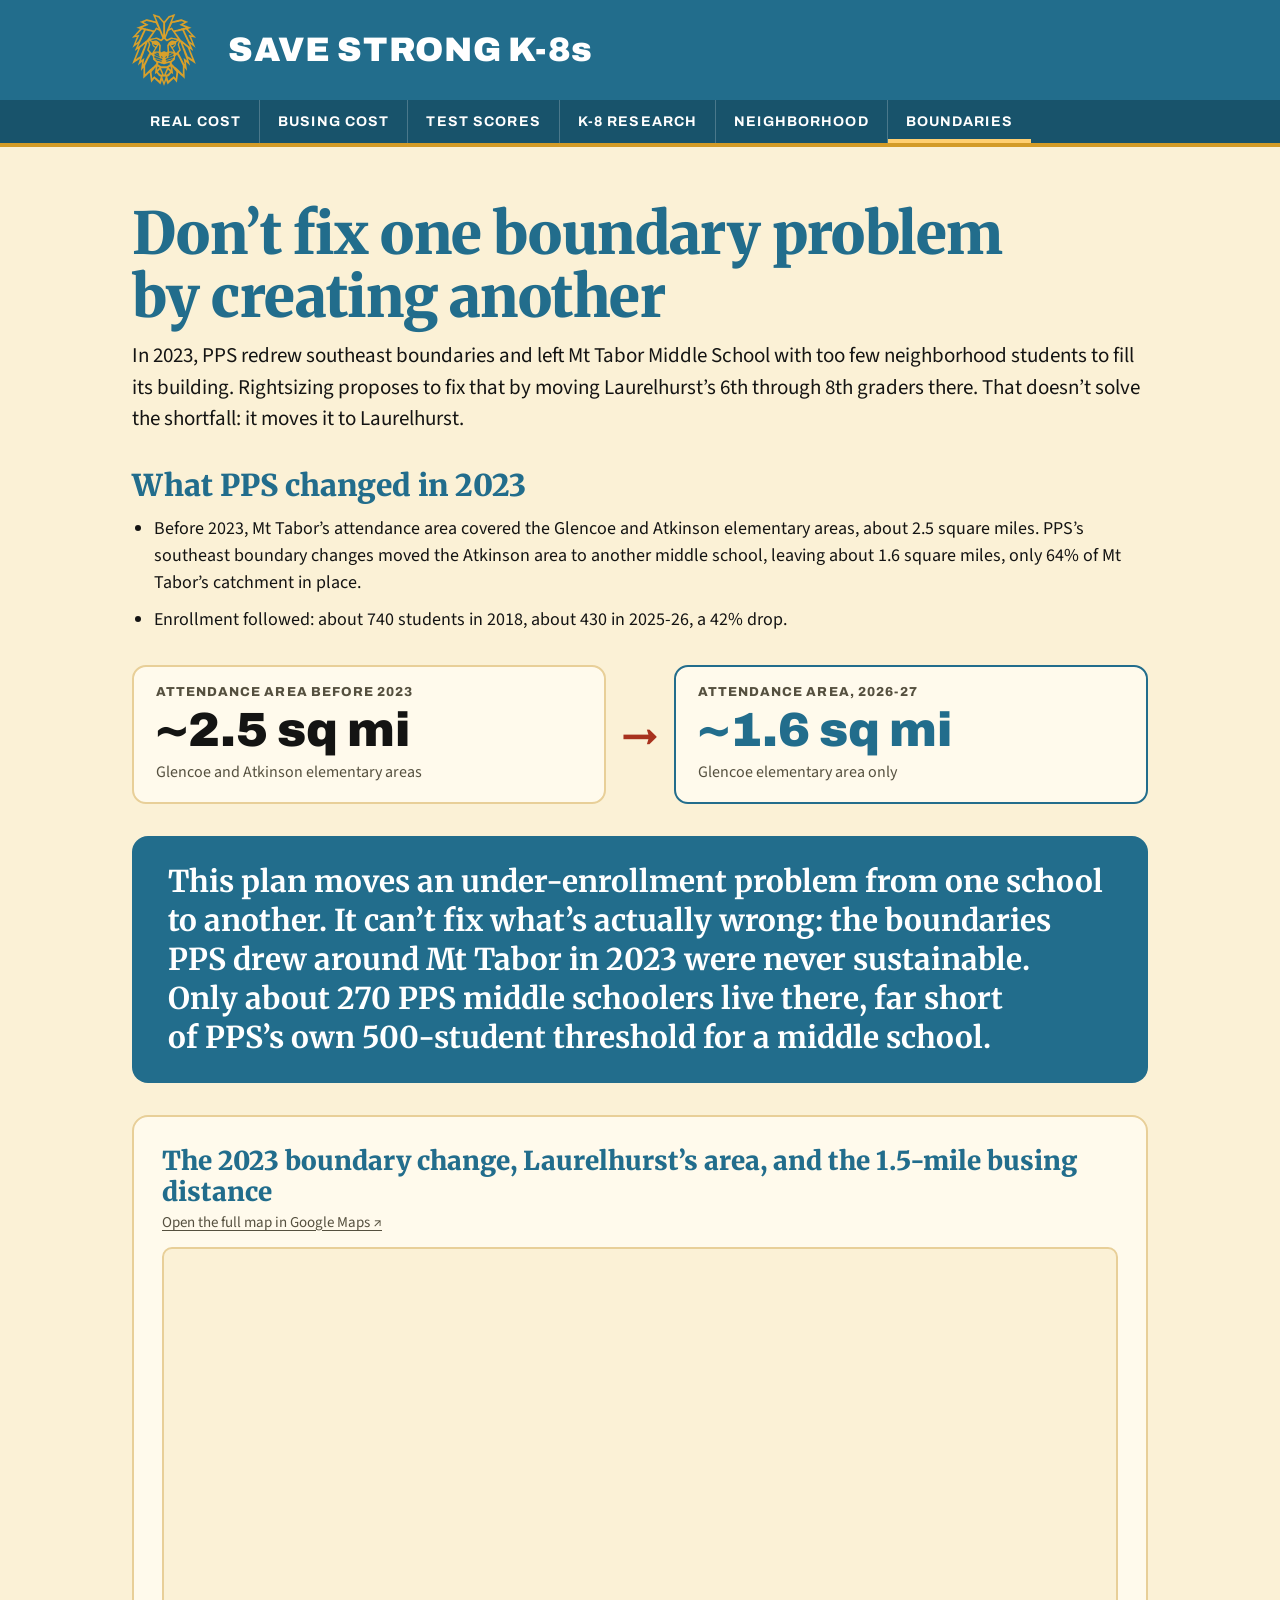
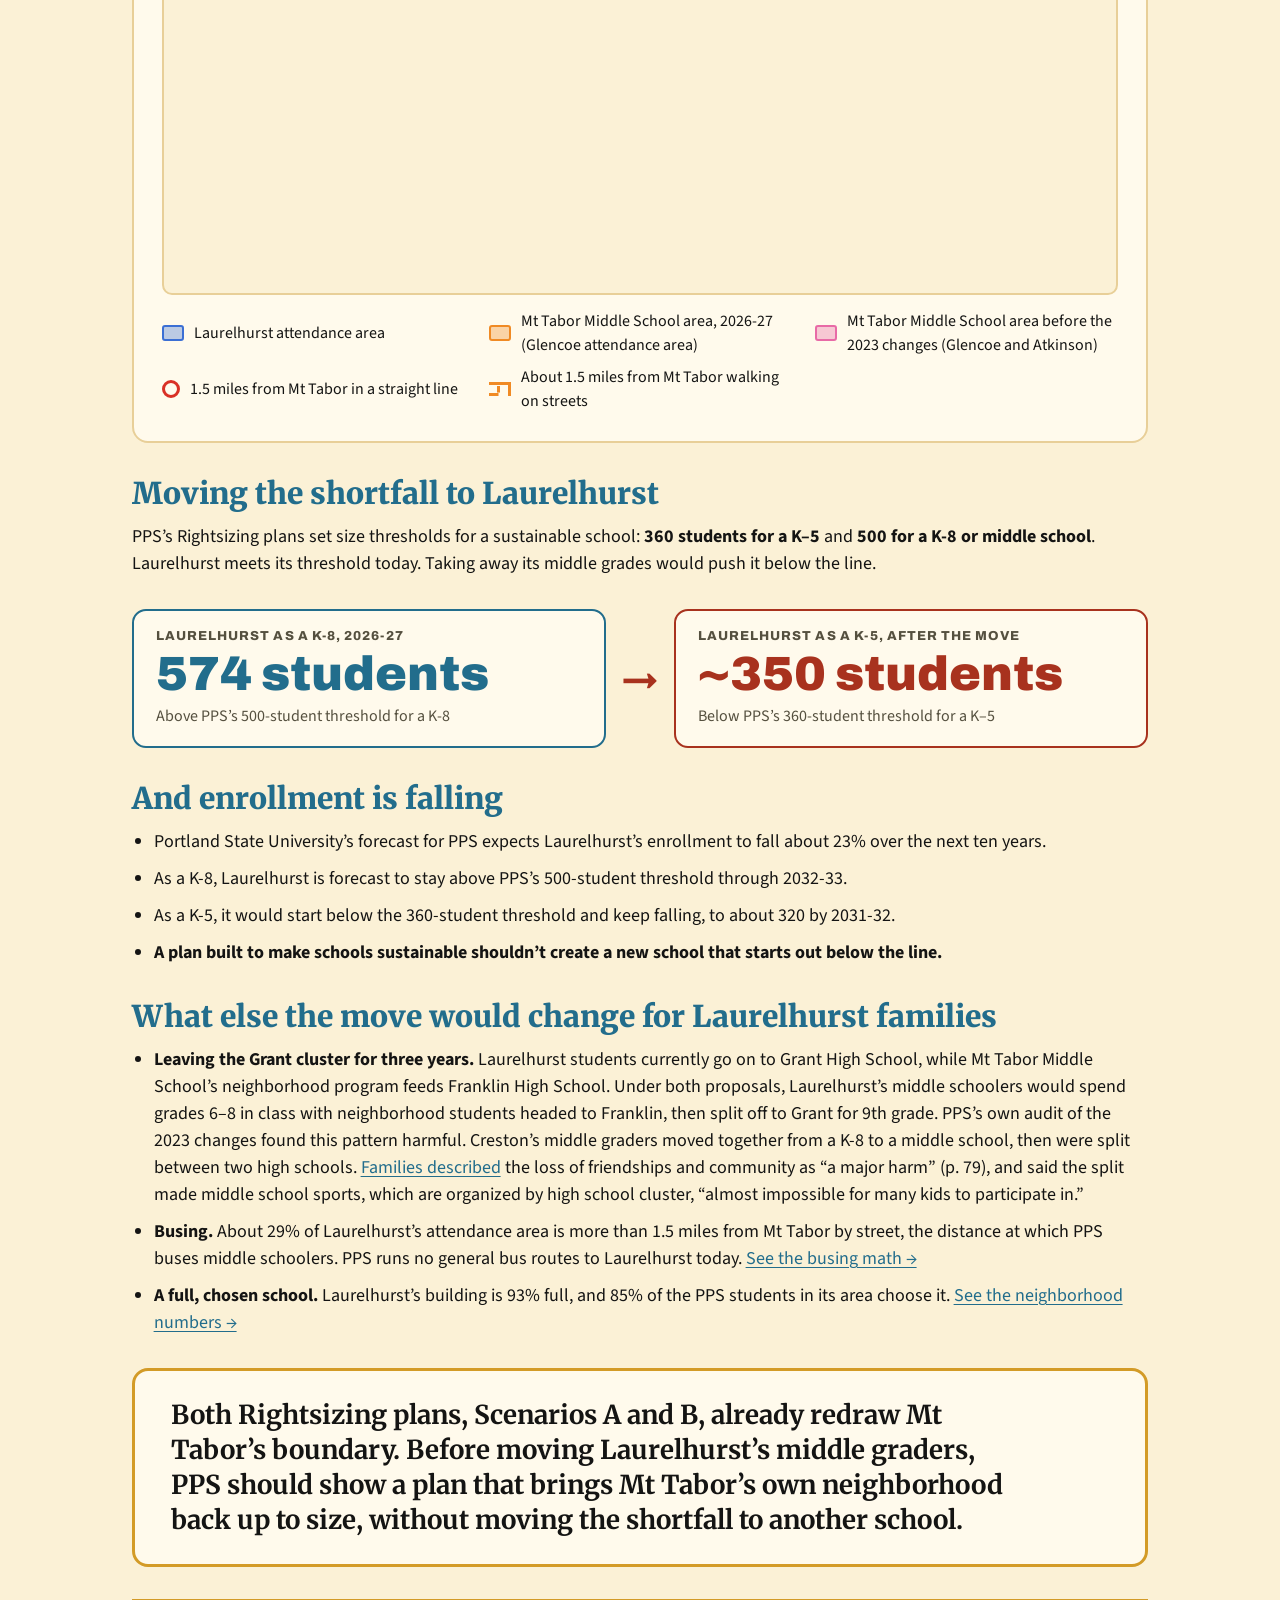
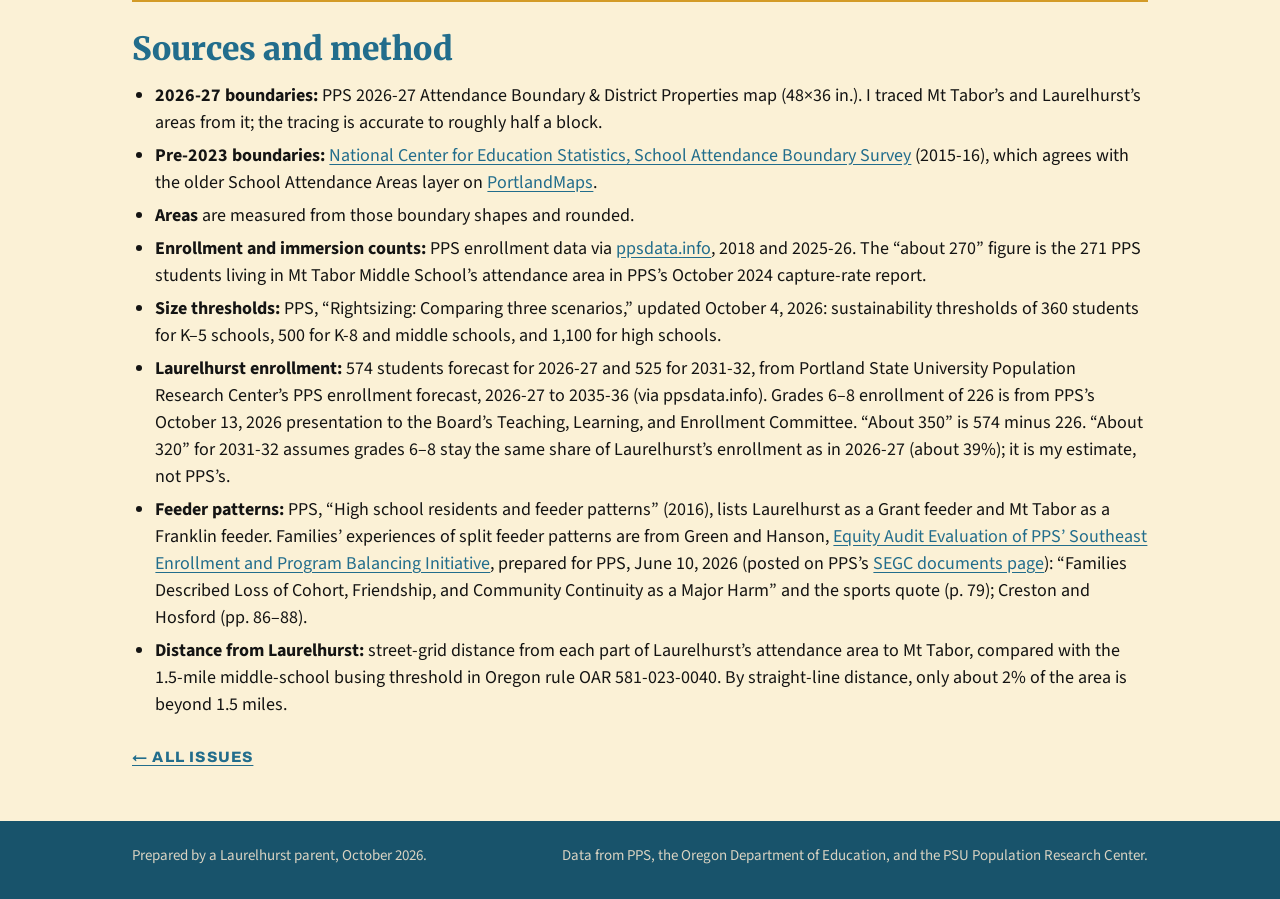
==== boundary.html @ bd966c31 "Reorderd nav/cards, fixed bus styles, k8 focused Nav didn't match the card order, changed both to be" ====
<!doctype html>
<html lang="en">
<head>
<meta charset="utf-8">
<meta name="viewport" content="width=device-width, initial-scale=1, viewport-fit=cover">
<title>Boundaries | Save Strong K-8s</title>
<meta name="claude:viewport-fit-sides" content="cover">
<meta name="description" content="PPS’s 2023 boundary changes left one middle school too small. Moving Laurelhurst’s middle grades would push Laurelhurst below PPS’s own size threshold instead.">
<meta property="og:title" content="Don’t fix one boundary problem by creating another">
<meta property="og:description" content="As a K-8, Laurelhurst meets PPS’s size threshold. As a K-5, it would fall below it on day one.">
<meta property="og:type" content="article">
<meta name="theme-color" content="#226d8c">
<link rel="icon" href="assets/lion.svg" type="image/svg+xml">
<link rel="preconnect" href="https://fonts.googleapis.com">
<link rel="preconnect" href="https://fonts.gstatic.com" crossorigin>
<link rel="stylesheet" href="https://fonts.googleapis.com/css2?family=Merriweather:wght@700;900&family=Archivo:wght@700;800;900&family=Source+Sans+3:ital,wght@0,400;0,600;0,700;1,400&display=swap">
<link rel="stylesheet" href="style.css">
</head>
<body>

<header class="masthead compact">
  <div class="wrap">
    <a href="./"><img class="lion" src="assets/lion.svg" alt="Laurelhurst lion, back to the home page" width="256" height="286"></a>
    <div class="titles">
      <p class="site-name"><a href="./">Save Strong <span class="nw">K-8<span class="lc">s</span></span></a></p>
      <p class="tagline">Successful neighborhood K-8s are worth more than just their price per student.</p>
    </div>
  </div>
</header>

<nav class="nav" aria-label="Key issues">
  <div class="wrap">
    <button class="nav-toggle" type="button" aria-expanded="false" aria-controls="nav-links">
      <span class="bars" aria-hidden="true"><span></span><span></span><span></span></span>
      Key issues
    </button>
    <ul id="nav-links">
      <li><a href="cost.html">Real cost</a></li>
      <li><a href="busing.html">Busing cost</a></li>
      <li><a href="scores.html">Test scores</a></li>
      <li><a href="research.html">K-8 research</a></li>
      <li><a href="neighborhood.html">Neighborhood</a></li>
      <li><a href="boundary.html" aria-current="page">Boundaries</a></li>
      <li class="nav-extra nav-extra-first"><a href="./#programs">Programs</a></li>
      <li class="nav-extra"><a href="./#voices">In their own words</a></li>
      <li class="nav-extra"><a href="./#sign">Add your name</a></li>
    </ul>
  </div>
</nav>

<main class="wrap article">
  <div class="lede">
    <h1>Don’t fix one boundary problem by creating another</h1>
    <p>In 2023, PPS redrew southeast boundaries and left Mt Tabor Middle School with too few neighborhood students to fill its building. Rightsizing proposes to fix that by moving Laurelhurst’s 6th through 8th graders there. That doesn’t solve the shortfall: it moves it to Laurelhurst.</p>
  </div>

  <section class="points" aria-labelledby="y2023-h">
    <h2 id="y2023-h">What PPS changed in 2023</h2>
    <ul>
      <li>Before 2023, Mt Tabor’s attendance area covered the Glencoe and Atkinson elementary areas, about 2.5 square miles. PPS’s southeast boundary changes moved the Atkinson area to another middle school, leaving about 1.6 square miles, only 64% of Mt Tabor’s catchment in place.</li>
      <li>Enrollment followed: about 740 students in 2018, about 430 in 2025-26, a 42% drop.</li>
    </ul>
  </section>

  <section class="compare-strip" aria-label="Mt Tabor Middle School’s attendance area before and after the 2023 boundary change">
    <div class="cs-item">
      <span class="cs-label">Attendance area before 2023</span>
      <span class="cs-num">~2.5 sq mi</span>
      <span class="cs-note">Glencoe and Atkinson elementary areas</span>
    </div>
    <div class="cs-arrow" aria-hidden="true">→</div>
    <div class="cs-item now">
      <span class="cs-label">Attendance area, 2026-27</span>
      <span class="cs-num">~1.6 sq mi</span>
      <span class="cs-note">Glencoe elementary area only</span>
    </div>
  </section>

  <section class="callout">
    <p>This plan moves an under-enrollment problem from one school to another. It can’t fix what’s actually wrong: the boundaries PPS drew around Mt Tabor in 2023 were never sustainable. Only about 270 PPS middle schoolers live there, far short of PPS’s own 500-student threshold for a middle school.</p>
  </section>

  <figure class="chart map-figure">
    <figcaption>
      <span class="chart-title">The 2023 boundary change, Laurelhurst’s area, and the 1.5-mile busing distance</span>
      <a class="src" href="https://www.google.com/maps/d/viewer?mid=1nFESiGaha_3EtF3at_b5tqLNyVWnlS8&ll=45.51488490633247%2C-122.61780241483198&z=14">Open the full map in Google Maps ↗</a>
    </figcaption>
    <div class="map-frame" style="height:clamp(420px, 72vh, 760px)">
      <iframe src="https://www.google.com/maps/d/embed?mid=1nFESiGaha_3EtF3at_b5tqLNyVWnlS8&ll=45.51488490633247%2C-122.61780241483198&z=14" width="100%" height="100%" style="border:0;width:100%;height:100%" title="Map of Mt Tabor Middle School’s attendance area before and after 2023, and Laurelhurst’s attendance area" loading="lazy" referrerpolicy="no-referrer-when-downgrade" allowfullscreen></iframe>
    </div>
    <ul class="map-key">
      <li><span class="mk area" style="--c:#3b6fd4"></span>Laurelhurst attendance area</li>
      <li><span class="mk area" style="--c:#f08a24"></span>Mt Tabor Middle School area, 2026-27 (Glencoe attendance area)</li>
      <li><span class="mk area" style="--c:#e86aa6"></span>Mt Tabor Middle School area before the 2023 changes (Glencoe and Atkinson)</li>
      <li><span class="mk ring" style="--c:#d93025"></span>1.5 miles from Mt Tabor in a straight line</li>
      <li><span class="mk steps" style="--c:#f08a24"></span>About 1.5 miles from Mt Tabor walking on streets</li>
    </ul>
  </figure>

  <section class="points" aria-labelledby="pass-h">
    <h2 id="pass-h">Moving the shortfall to Laurelhurst</h2>
    <p class="points-lede">PPS’s Rightsizing plans set size thresholds for a sustainable school: <strong>360 students for a K–5</strong> and <strong>500 for a K-8 or middle school</strong>. Laurelhurst meets its threshold today. Taking away its middle grades would push it below the line.</p>
  </section>

  <section class="compare-strip" aria-label="Laurelhurst’s enrollment against PPS’s size thresholds, as a K-8 and as a K-5">
    <div class="cs-item now">
      <span class="cs-label">Laurelhurst as a K-8, 2026-27</span>
      <span class="cs-num">574 students</span>
      <span class="cs-note">Above PPS’s 500-student threshold for a K-8</span>
    </div>
    <div class="cs-arrow" aria-hidden="true">→</div>
    <div class="cs-item below">
      <span class="cs-label">Laurelhurst as a K-5, after the move</span>
      <span class="cs-num">~350 students</span>
      <span class="cs-note">Below PPS’s 360-student threshold for a K–5</span>
    </div>
  </section>

  <section class="points" aria-labelledby="ahead-h">
    <h2 id="ahead-h">And enrollment is falling</h2>
    <ul>
      <li>Portland State University’s forecast for PPS expects Laurelhurst’s enrollment to fall about 23% over the next ten years.</li>
      <li>As a K-8, Laurelhurst is forecast to stay above PPS’s 500-student threshold through 2032-33.</li>
      <li>As a K-5, it would start below the 360-student threshold and keep falling, to about 320 by 2031-32.</li>
      <li><strong>A plan built to make schools sustainable shouldn’t create a new school that starts out below the line.</strong></li>
    </ul>
  </section>

  <section class="points" aria-labelledby="lh-h">
    <h2 id="lh-h">What else the move would change for Laurelhurst families</h2>
    <ul>
      <li><strong>Leaving the Grant cluster for three years.</strong> Laurelhurst students currently go on to Grant High School, while Mt Tabor Middle School’s neighborhood program feeds Franklin High School. Under both proposals, Laurelhurst’s middle schoolers would spend grades 6–8 in class with neighborhood students headed to Franklin, then split off to Grant for 9th grade. PPS’s own audit of the 2023 changes found this pattern harmful. Creston’s middle graders moved together from a K-8 to a middle school, then were split between two high schools. <a href="https://drive.google.com/file/d/1gcq_2z1sc6yj90PJCsUc9yqrLfAVWxSz/view">Families described</a> the loss of friendships and community as “a major harm” (p. 79), and said the split made middle school sports, which are organized by high school cluster, “almost impossible for many kids to participate in.”</li>
      <li><strong>Busing.</strong> About 29% of Laurelhurst’s attendance area is more than 1.5 miles from Mt Tabor by street, the distance at which PPS buses middle schoolers. PPS runs no general bus routes to Laurelhurst today. <a href="busing.html">See the busing math →</a></li>
      <li><strong>A full, chosen school.</strong> Laurelhurst’s building is 93% full, and 85% of the PPS students in its area choose it. <a href="neighborhood.html">See the neighborhood numbers →</a></li>
    </ul>
  </section>

  <section class="ask" aria-label="What I’m asking">
    <p>Both Rightsizing plans, Scenarios A and B, already redraw Mt Tabor’s boundary. Before moving Laurelhurst’s middle graders, PPS should show a plan that brings Mt Tabor’s own neighborhood back up to size, without moving the shortfall to another school.</p>
  </section>

  <section class="methods" aria-labelledby="methods">
    <h2 id="methods">Sources and method</h2>
    <ul>
      <li><strong>2026-27 boundaries:</strong> PPS 2026-27 Attendance Boundary &amp; District Properties map (48×36 in.). I traced Mt Tabor’s and Laurelhurst’s areas from it; the tracing is accurate to roughly half a block.</li>
      <li><strong>Pre-2023 boundaries:</strong> <a href="https://nces.ed.gov/programs/edge/SABS">National Center for Education Statistics, School Attendance Boundary Survey</a> (2015-16), which agrees with the older School Attendance Areas layer on <a href="https://www.portlandmaps.com">PortlandMaps</a>.</li>
      <li><strong>Areas</strong> are measured from those boundary shapes and rounded.</li>
      <li><strong>Enrollment and immersion counts:</strong> PPS enrollment data via <a href="https://ppsdata.info">ppsdata.info</a>, 2018 and 2025-26. The “about 270” figure is the 271 PPS students living in Mt Tabor Middle School’s attendance area in PPS’s October 2024 capture-rate report.</li>
      <li><strong>Size thresholds:</strong> PPS, “Rightsizing: Comparing three scenarios,” updated October 4, 2026: sustainability thresholds of 360 students for K–5 schools, 500 for K-8 and middle schools, and 1,100 for high schools.</li>
      <li><strong>Laurelhurst enrollment:</strong> 574 students forecast for 2026-27 and 525 for 2031-32, from Portland State University Population Research Center’s PPS enrollment forecast, 2026-27 to 2035-36 (via ppsdata.info). Grades 6–8 enrollment of 226 is from PPS’s October 13, 2026 presentation to the Board’s Teaching, Learning, and Enrollment Committee. “About 350” is 574 minus 226. “About 320” for 2031-32 assumes grades 6–8 stay the same share of Laurelhurst’s enrollment as in 2026-27 (about 39%); it is my estimate, not PPS’s.</li>
      <li><strong>Feeder patterns:</strong> PPS, “High school residents and feeder patterns” (2016), lists Laurelhurst as a Grant feeder and Mt Tabor as a Franklin feeder. Families’ experiences of split feeder patterns are from Green and Hanson, <a href="https://drive.google.com/file/d/1gcq_2z1sc6yj90PJCsUc9yqrLfAVWxSz/view">Equity Audit Evaluation of PPS’ Southeast Enrollment and Program Balancing Initiative</a>, prepared for PPS, June 10, 2026 (posted on PPS’s <a href="https://www.pps.net/about/portland-public-schools-information/rightsize/segc-documents">SEGC documents page</a>): “Families Described Loss of Cohort, Friendship, and Community Continuity as a Major Harm” and the sports quote (p. 79); Creston and Hosford (pp. 86–88).</li>
      <li><strong>Distance from Laurelhurst:</strong> street-grid distance from each part of Laurelhurst’s attendance area to Mt Tabor, compared with the 1.5-mile middle-school busing threshold in Oregon rule OAR 581-023-0040. By straight-line distance, only about 2% of the area is beyond 1.5 miles.</li>
    </ul>
  </section>

  <a class="back" href="./">← All issues</a>
</main>

<footer class="site-footer">
  <div class="wrap">
    <span>Prepared by a Laurelhurst parent, October 2026.</span>
    <span>Data from PPS, the Oregon Department of Education, and the PSU Population Research Center.</span>
  </div>
</footer>

<script src="site.js"></script>
</body>
</html>
---- style.css ----
/* Save Laurelhurst K-8
   Layout: blue masthead band + sticky nav strip, then content on a washed-marigold page.
   One deliberate light look (campaign colors), so no dark variant. */
:root {
  --page: #fbf1d6;        /* washed-out marigold background */
  --paper: #fffaec;       /* lifted surface for cards and boxes */
  --blue: #226d8c;        /* masthead, headlines */
  --blue-deep: #18536b;   /* nav strip */
  --blue-soft: #d3e6ee;   /* Laurelhurst highlight in tables */
  --gold: #d39b27;        /* rules, borders, lion */
  --gold-soft: #e8cf98;   /* hairlines */
  --gold-bright: #ffcf70; /* numbers on dark */
  --red: #a8321e;         /* math operators, calls to action */
  --ink: #141413;
  --ring: #8b8370;        /* expected-score circles */
  --muted: #55503f;
  --on-dark: #ffffff;
  --on-dark-muted: #d9d3c2;

  --display: "Merriweather", Georgia, "Times New Roman", serif;
  --label: "Archivo", "Arial Narrow", Arial, sans-serif;
  --body: "Source Sans 3", "Segoe UI", Helvetica, Arial, sans-serif;

  --max: 1080px;
  --gutter-l: max(16px, env(safe-area-inset-left, 0px));
  --gutter-r: max(16px, env(safe-area-inset-right, 0px));
  color-scheme: light;
}

* { box-sizing: border-box; }
html { -webkit-text-size-adjust: 100%; }
body {
  margin: 0;
  background: var(--page);
  color: var(--ink);
  font-family: var(--body);
  font-size: 18px;
  line-height: 1.5;
}
img { max-width: 100%; }
[hidden] { display: none !important; }
a { color: var(--blue); text-underline-offset: 3px; }
a:hover { color: var(--red); }
:focus-visible { outline: 3px solid var(--gold); outline-offset: 2px; }

.wrap {
  max-width: var(--max);
  margin: 0 auto;
  padding-left: var(--gutter-l);
  padding-right: var(--gutter-r);
}
@media (min-width: 720px) {
  .wrap { padding-left: max(32px, env(safe-area-inset-left, 0px)); padding-right: max(32px, env(safe-area-inset-right, 0px)); }
}

/* ---------- Masthead ---------- */
.masthead { background: var(--blue); color: var(--on-dark); }
.masthead .wrap {
  display: flex;
  align-items: center;
  gap: clamp(16px, 3vw, 32px);
  padding-block: clamp(18px, 3.5vw, 36px);
}
.masthead .lion { flex: 0 0 auto; width: clamp(64px, 11vw, 120px); height: auto; display: block; }
.masthead .titles { min-width: 0; display: flex; flex-direction: column; gap: 6px; }
.site-name {
  margin: 0;
  font-family: var(--label);
  font-weight: 900;
  font-size: clamp(26px, 5.4vw, 52px);
  line-height: 1;
  letter-spacing: 0.02em;
  text-transform: uppercase;
}
.site-name a { color: inherit; text-decoration: none; }
.tagline {
  margin: 0;
  font-family: var(--display);
  font-weight: 700;
  font-size: clamp(16px, 2.3vw, 24px);
  line-height: 1.3;
  max-width: 34em;
  text-wrap: balance;
}
.masthead.compact .wrap { padding-block: 14px; }
.masthead.compact .lion { width: clamp(44px, 6vw, 64px); }
.masthead.compact .site-name { font-size: clamp(22px, 3.6vw, 34px); }
.masthead.compact .tagline { display: none; }

/* ---------- Nav strip ---------- */
.nav {
  position: sticky;
  top: env(safe-area-inset-top, 0px);
  z-index: 10;
  background: var(--blue-deep);
  border-bottom: 4px solid var(--gold);
}
.nav .wrap { display: flex; align-items: stretch; }
.nav-toggle {
  display: none;
  align-items: center;
  gap: 10px;
  background: none;
  border: 0;
  color: var(--on-dark);
  font: 700 15px/1 var(--label);
  letter-spacing: 0.1em;
  text-transform: uppercase;
  padding: 14px 0;
  cursor: pointer;
}
.nav-toggle .bars { display: inline-flex; flex-direction: column; gap: 4px; }
.nav-toggle .bars span { display: block; width: 22px; height: 2px; background: currentColor; border-radius: 1px; }
.nav ul { list-style: none; margin: 0; padding: 0; display: flex; flex-wrap: wrap; width: 100%; }
.nav li { display: flex; }
.nav li + li { border-left: 1px solid rgba(255, 255, 255, 0.22); }
.nav a {
  display: flex;
  align-items: center;
  padding: 14px clamp(10px, 1.6vw, 18px);
  color: var(--on-dark);
  text-decoration: none;
  font: 700 14px/1.1 var(--label);
  letter-spacing: 0.08em;
  text-transform: uppercase;
  transition: background-color 0.15s ease, color 0.15s ease;
}
.nav a:hover, .nav a:focus-visible { background: var(--gold); color: var(--ink); }
.nav a[aria-current="page"] { box-shadow: inset 0 -4px 0 var(--gold-bright); }
.nav a[aria-current="page"]:hover { box-shadow: none; }

.nav li.nav-extra { display: none; }
@media (max-width: 860px) {
  .nav .wrap { flex-direction: column; }
  .nav-toggle { display: inline-flex; }
  .nav ul { display: none; flex-direction: column; padding-bottom: 8px; }
  .nav.open ul { display: flex; }
  .nav li + li { border-left: 0; border-top: 1px solid rgba(255, 255, 255, 0.18); }
  .nav a { width: 100%; padding: 14px 8px; font-size: 15px; }
}
@media (prefers-reduced-motion: reduce) { .nav a { transition: none; } }

/* ---------- Front page ---------- */
.intro { padding-block: clamp(28px, 5vw, 48px) 8px; }
.intro p { margin: 0; max-width: 40em; font-size: clamp(18px, 2vw, 21px); }
.intro p + p { margin-top: 12px; }

.cards {
  display: grid;
  grid-template-columns: repeat(3, minmax(0, 1fr));
  gap: 20px;
  padding-block: 24px clamp(40px, 6vw, 72px);
  margin: 0 auto;
  list-style: none;
}
@media (max-width: 960px) { .cards { grid-template-columns: repeat(2, minmax(0, 1fr)); } }
@media (max-width: 600px) { .cards { grid-template-columns: minmax(0, 1fr); } }

.card {
  position: relative;
  display: flex;
  flex-direction: column;
  gap: 10px;
  background: var(--paper);
  border: 2px solid var(--gold-soft);
  border-top: 6px solid var(--gold);
  border-radius: 10px;
  padding: 20px 22px 22px;
  min-width: 0;
  transition: transform 0.15s ease, border-color 0.15s ease, box-shadow 0.15s ease;
}
.card.live:hover { transform: translateY(-3px); border-color: var(--gold); box-shadow: 0 10px 24px rgba(90, 64, 10, 0.14); }
@media (prefers-reduced-motion: reduce) { .card { transition: none; } .card.live:hover { transform: none; } }
.card h2 {
  margin: 0;
  font-family: var(--display);
  font-weight: 900;
  font-size: 21px;
  line-height: 1.25;
  color: var(--blue);
  text-wrap: balance;
}
.card h2 a { color: inherit; text-decoration: none; }
.card h2 a::after { content: ""; position: absolute; inset: 0; border-radius: 10px; } /* whole card clickable */
.card .stat {
  font-family: var(--label);
  font-weight: 900;
  font-size: clamp(34px, 4vw, 42px);
  line-height: 1;
  letter-spacing: -0.01em;
  font-variant-numeric: tabular-nums;
}
.card p { margin: 0; font-size: 17px; line-height: 1.45; color: var(--muted); }
.card .more {
  margin-top: auto;
  padding-top: 6px;
  font: 800 14px/1 var(--label);
  letter-spacing: 0.08em;
  text-transform: uppercase;
  color: var(--red);
}
.card.soon { border-top-color: var(--gold-soft); }
.card.soon .more { color: var(--muted); }

/* ---------- Article pages ---------- */
.article { padding-block: clamp(28px, 5vw, 56px); display: flex; flex-direction: column; gap: clamp(24px, 3vw, 32px); }
.article h1 {
  margin: 0;
  font-family: var(--display);
  font-weight: 900;
  font-size: clamp(30px, 5.6vw, 58px);
  line-height: 1.08;
  letter-spacing: -0.01em;
  color: var(--blue);
  text-wrap: wrap;
  max-width: 90%;
}
.src { font-size: 15px; line-height: 1.4; color: var(--muted); }
a.src:hover { color: var(--red); }

/* the math, step by step */
.steps { list-style: none; margin: 0; padding: 0; border-top: 3px solid var(--gold); }
.steps li {
  display: grid;
  grid-template-columns: 48px minmax(0, 300px) minmax(0, 1fr);
  align-items: center;
  column-gap: 20px;
  padding: 16px 0;
  border-bottom: 2px solid var(--gold-soft);
}
.steps .op { font: 800 36px/1 var(--label); color: var(--red); text-align: center; }
.steps .num {
  font: 900 clamp(34px, 4.6vw, 52px)/1 var(--label);
  letter-spacing: -0.01em;
  color: var(--ink);
  font-variant-numeric: tabular-nums;
  text-decoration: underline;
  text-decoration-color: var(--gold);
  text-decoration-thickness: 3px;
  text-underline-offset: 8px;
}
a.num:hover { color: var(--red); }
.steps .what { display: flex; flex-direction: column; gap: 4px; min-width: 0; }
.steps .label { font-size: 20px; line-height: 1.3; font-weight: 600; }
@media (max-width: 700px) {
  .steps li { grid-template-columns: 36px minmax(0, 1fr); row-gap: 8px; }
  .steps .op { font-size: 30px; }
  .steps .what { grid-column: 2; }
  .steps .label { font-size: 19px; }
}

.answer {
  background: var(--ink);
  color: var(--on-dark);
  border-radius: 16px;
  padding: clamp(20px, 3vw, 30px) clamp(18px, 3vw, 36px);
  display: flex;
  flex-direction: column;
  gap: 10px;
}
.answer p { margin: 0; font-size: 20px; line-height: 1.4; }
.answer .big {
  font: 900 clamp(34px, 6vw, 62px)/1.05 var(--label);
  color: var(--gold-bright);
  text-decoration: none;
  font-variant-numeric: tabular-nums;
}
.answer .big:hover { color: var(--on-dark); }
.answer strong { font-size: 21px; }
.answer .src, .answer a.src { color: var(--on-dark-muted); }
.answer a.src:hover { color: var(--gold-bright); }

.factcheck {
  background: var(--paper);
  border: 4px solid var(--gold);
  border-radius: 16px;
  padding: clamp(18px, 3vw, 26px) clamp(16px, 3vw, 36px);
  display: flex;
  flex-direction: column;
  gap: 12px;
}
.eyebrow { font: 800 16px/1 var(--label); letter-spacing: 0.12em; text-transform: uppercase; color: var(--blue); }
.factcheck .claim { margin: 0; font-size: clamp(21px, 2.8vw, 28px); line-height: 1.32; font-weight: 700; }
.factcheck .claim a { color: var(--blue); }
.factcheck .claim + .claim { padding-top: 4px; }
.factcheck .hl { color: var(--blue); }
.factcheck .kicker { font: 900 clamp(24px, 3.4vw, 32px)/1.2 var(--label); color: var(--red); }

/* cost range strip, drawn to one scale: $9,113 (left edge) to $13,290 (right edge) */
.range { display: flex; flex-direction: column; gap: 10px; padding-top: 4px; }
.legend { list-style: none; margin: 0; padding: 0; display: flex; flex-wrap: wrap; gap: 8px 24px; font-size: 17px; }
.legend li { display: flex; align-items: center; gap: 10px; }
.legend .tick { display: inline-block; width: 6px; height: 22px; border-radius: 3px; flex: 0 0 auto; }
.legend .lh { color: var(--blue); font-weight: 700; }
.legend .avg { font-weight: 700; }
.legend .mt { color: var(--muted); font-style: italic; }
.range-labels { position: relative; height: 44px; margin: 0 3px -8px; }
.rl { position: absolute; bottom: 0; font: 700 15px/1.2 var(--body); white-space: nowrap; font-variant-numeric: tabular-nums; }
.rl.lh { color: var(--blue); text-align: right; padding-right: 8px; border-right: 2px solid var(--blue); }
.rl.avg { color: var(--ink); padding-left: 8px; border-left: 2px solid var(--ink); }
@media (max-width: 480px) {
  .range-labels { height: 58px; }
  .rl { font-size: 13px; }
  .rl.lh { right: auto !important; left: calc(21.8% - 1px); text-align: left; padding: 0 0 36px 8px; border-right: 0; border-left: 2px solid var(--blue); }
  .rl.lh br { display: none; }
}
.track { position: relative; height: 44px; margin: 0 3px; }
.track .bar { position: absolute; left: 0; right: 0; top: 15px; height: 14px; border-radius: 7px; background: #f1dca6; }
.track .mark { position: absolute; top: 4px; width: 6px; height: 36px; margin-left: -3px; border-radius: 3px; }
.track .mark.mt { top: 10px; height: 24px; }
.c-lh { background: var(--blue); }
.c-avg { background: var(--ink); }
.c-mt { background: var(--muted); }
.ends { display: flex; justify-content: space-between; gap: 16px; font-size: 15px; line-height: 1.25; color: var(--muted); }
.ends span:last-child { text-align: right; }

.question { background: var(--ink); border-radius: 16px; padding: clamp(22px, 3.4vw, 32px) clamp(18px, 3vw, 36px); }
.question p {
  margin: 0;
  font: 900 clamp(24px, 3.6vw, 38px)/1.28 var(--display);
  color: var(--gold-bright);
  text-wrap: balance;
}
.question a { color: var(--on-dark); text-decoration-color: var(--gold); }
.question a:hover { color: var(--gold-bright); }
.question sup { font-size: 0.5em; }
.footnote a { color: inherit; }

.closer { display: flex; flex-direction: column; align-items: center; gap: 18px; text-align: center; padding-block: 8px; }
.closer .line { font: 900 clamp(32px, 5.6vw, 58px)/1.05 var(--display); letter-spacing: -0.015em; text-wrap: balance; }
.badge {
  display: inline-flex;
  flex-wrap: wrap;
  justify-content: center;
  gap: 0 0.35em;
  background: var(--red);
  color: var(--on-dark);
  font: 900 clamp(24px, 4vw, 38px)/1.05 var(--label);
  letter-spacing: 0.04em;
  text-transform: uppercase;
  padding: 14px 28px;
  border-radius: 12px;
}

.footnote { border-top: 1px solid var(--gold-soft); padding-top: 12px; font-size: 15px; line-height: 1.45; color: var(--muted); margin: 0; }

/* methods */
.methods { border-top: 3px solid var(--gold); padding-top: clamp(20px, 3vw, 28px); display: flex; flex-direction: column; gap: 14px; }
.methods h2 { margin: 0; font: 900 clamp(24px, 3.2vw, 32px)/1.2 var(--display); color: var(--blue); }
.methods h3 { margin: 12px 0 0; font: 800 15px/1.2 var(--label); letter-spacing: 0.1em; text-transform: uppercase; color: var(--ink); }
.methods p, .methods li { max-width: 42em; font-size: 18px; }
.methods p { margin: 0; }
.methods ul, .methods ol { margin: 0; padding-left: 1.3em; display: flex; flex-direction: column; gap: 6px; }
.methods ol.sources li { font-size: 16px; }

.back { font: 800 15px/1 var(--label); letter-spacing: 0.08em; text-transform: uppercase; }

/* ---------- Cost page ---------- */
:root { --t1: #a8321e; --t2: #226d8c; --t3: #3d7a3f; --ms: #c9bd9b; }
.lede { display: flex; flex-direction: column; gap: 12px; }
.subhead { margin: 0; font: 800 clamp(17px, 2vw, 20px)/1.3 var(--label); letter-spacing: 0.06em; text-transform: uppercase; color: var(--red); }
.lede p:not(.subhead) { margin: 0; max-width: 40em; font-size: clamp(18px, 2vw, 21px); }

.chart { margin: 0; background: var(--paper); border: 2px solid var(--gold-soft); border-radius: 16px; padding: clamp(16px, 3vw, 28px); display: flex; flex-direction: column; gap: 14px; min-width: 0; }
.chart figcaption { display: flex; flex-direction: column; gap: 4px; }
.chart-title { font: 900 clamp(20px, 2.6vw, 26px)/1.2 var(--display); color: var(--blue); }
.chart-key { list-style: none; margin: 0; padding: 0; display: flex; flex-wrap: wrap; gap: 6px 18px; font-size: 15px; }
.chart-key li { display: flex; align-items: center; gap: 8px; }
.sw { width: 14px; height: 14px; border-radius: 3px; flex: 0 0 auto; }
.sw.lh { background: var(--gold); } .sw.msch { background: var(--t3); } .sw.pk8 { background: var(--t2); } .sw.hi { background: var(--t3); } .sw.mid { background: var(--t2); } .sw.lo { background: var(--t1); } .sw.t1 { background: var(--t1); } .sw.t2 { background: var(--t2); } .sw.t3 { background: var(--t3); } .sw.ms { background: var(--ms); }
.sw.avg { width: 0; height: 16px; border-radius: 0; border-left: 3px dashed var(--ink); }
.bars-scroll { overflow-x: auto; }
.bar-list { list-style: none; margin: 0; padding: 0; min-width: 300px; }
.bar-row { display: grid; grid-template-columns: minmax(96px, 190px) minmax(0, 1fr); align-items: center; column-gap: 12px; }
.bar-name { font-size: 15px; line-height: 1.1; text-align: right; color: var(--ink); }
.bar-row.ms .bar-name { color: var(--muted); }
.bar-row.lh .bar-name { font-weight: 800; font-size: 17px; }
.bar-area { position: relative; display: block; width: calc(100% - 4.4em); padding-block: 3px; }
.bar-area::before { content: ""; position: absolute; top: 0; bottom: 0; left: var(--avg, 79.55%); border-left: 2px dashed var(--ink); z-index: 1; } /* $8,750 on a $0–$11,000 scale */
.bar-fill { position: relative; display: block; height: 18px; border-radius: 0 3px 3px 0; }
.bar-row.t1 .bar-fill { background: var(--t1); } .bar-row.t2 .bar-fill { background: var(--t2); }
.bar-row.t3 .bar-fill { background: var(--t3); } .bar-row.ms .bar-fill { background: var(--ms); }
.bar-row.k8 .bar-fill { background: var(--t2); }
.bar-row.hi .bar-fill { background: var(--t3); } .bar-row.mid .bar-fill { background: var(--t2); } .bar-row.lo .bar-fill { background: var(--t1); }
.bar-list.no-avg .bar-area::before { display: none; }
.bar-row.lh .bar-fill { background: var(--gold); }

.bar-val { position: absolute; left: 100%; top: 50%; transform: translateY(-50%); margin-left: 4px; padding: 0 3px; z-index: 2; background: var(--paper); font-size: 14px; white-space: nowrap; color: var(--muted); font-variant-numeric: tabular-nums; }
.bar-row.lh .bar-val { font-weight: 800; color: var(--ink); }
@media (max-width: 520px) { .bar-name .suffix { display: none; } .bar-row { grid-template-columns: 104px minmax(0, 1fr); column-gap: 8px; } .bar-name { font-size: 13px; } .bar-row.lh .bar-name { font-size: 14px; } .bar-val { font-size: 12px; } }

.callout { background: var(--blue); color: var(--on-dark); border-radius: 16px; padding: clamp(18px, 3vw, 26px) clamp(18px, 3vw, 36px); }
.callout p { margin: 0; font: 700 clamp(22px, 3vw, 30px)/1.3 var(--display); text-wrap: balance; }
.callout strong { color: var(--gold-bright); font-family: var(--label); font-weight: 900; }

.tiers { display: flex; flex-direction: column; gap: 16px; }
.tiers h2 { margin: 0; font: 900 clamp(22px, 3vw, 30px)/1.2 var(--display); color: var(--blue); text-wrap: balance; }
.tier-list { list-style: none; margin: 0; padding: 0; display: flex; flex-direction: column; gap: 14px; }
.tier { background: var(--paper); border: 2px solid var(--gold-soft); border-left: 10px solid var(--ms); border-radius: 12px; padding: 16px clamp(16px, 2.6vw, 24px); display: flex; flex-direction: column; gap: 10px; min-width: 0; }
.tier.t1 { border-left-color: var(--t1); } .tier.t2 { border-left-color: var(--t2); } .tier.t3 { border-left-color: var(--t3); }
.tier.ref { background: transparent; }
.tier-head { display: flex; flex-wrap: wrap; justify-content: space-between; align-items: baseline; gap: 4px 16px; }
.tier-name { font: 900 20px/1.2 var(--label); }
.tier-avg { font: 900 clamp(26px, 3.4vw, 32px)/1 var(--label); font-variant-numeric: tabular-nums; display: inline-flex; align-items: baseline; gap: 8px; }
.tier-avg small { font: 600 14px/1 var(--body); color: var(--muted); }
.tier-schools { margin: 0; font-size: 17px; line-height: 1.45; }
.tier-facts { margin: 0; display: flex; flex-wrap: wrap; gap: 6px 32px; }
.tier-facts div { display: flex; flex-direction: column; gap: 2px; }
.tier-facts dt { font: 700 13px/1.2 var(--label); letter-spacing: 0.08em; text-transform: uppercase; color: var(--muted); }
.tier-facts dd { margin: 0; font-size: 18px; font-variant-numeric: tabular-nums; }
.tier-plan { margin: 0; padding-top: 10px; border-top: 1px solid var(--gold-soft); font-size: 17px; line-height: 1.45; }
.tier-plan span { font: 800 14px/1 var(--label); letter-spacing: 0.08em; text-transform: uppercase; color: var(--red); margin-right: 4px; }

.tiers-lede { margin: 0; max-width: 42em; font-size: 18px; }

/* tabs */
.sr-only { position: absolute; width: 1px; height: 1px; overflow: hidden; clip: rect(0 0 0 0); white-space: nowrap; }
.tabs { display: flex; flex-direction: column; min-width: 0; }
.tab-bar { display: flex; gap: 4px; overflow-x: auto; border-bottom: 4px solid var(--gold); scrollbar-width: none; }
.tab-bar button {
  flex: 0 0 auto;
  border: 2px solid var(--gold-soft);
  border-bottom: 0;
  border-radius: 10px 10px 0 0;
  background: transparent;
  color: var(--blue-deep);
  font: 800 15px/1.1 var(--label);
  letter-spacing: 0.06em;
  text-transform: uppercase;
  padding: 13px clamp(12px, 2vw, 20px);
  cursor: pointer;
  transition: background-color 0.15s ease, color 0.15s ease;
}
.tab-bar button:hover { background: var(--gold-soft); color: var(--ink); }
.tab-bar button[aria-selected="true"] { background: var(--gold); border-color: var(--gold); color: var(--ink); }
@media (prefers-reduced-motion: reduce) { .tab-bar button { transition: none; } }
.tab-panel { padding-top: clamp(18px, 3vw, 26px); display: flex; flex-direction: column; gap: 16px; min-width: 0; }
.panel-lede { margin: 0; max-width: 40em; font: 700 clamp(20px, 2.6vw, 26px)/1.35 var(--display); color: var(--ink); text-wrap: pretty; }
.panel-lede strong { color: var(--blue); font-family: var(--label); font-weight: 900; }
.panel-notes { margin: 0; padding-left: 1.2em; display: flex; flex-direction: column; gap: 6px; max-width: 46em; font-size: 16px; color: var(--muted); }
.panel-notes strong { color: var(--ink); }
@media (max-width: 520px) { .tab-bar button { font-size: 13px; letter-spacing: 0.04em; padding: 11px 10px; } }

/* comparison table */
.table-scroll { overflow-x: auto; }
.compare { width: 100%; min-width: 520px; border-collapse: collapse; background: var(--paper); border: 2px solid var(--gold-soft); border-radius: 12px; font-variant-numeric: tabular-nums; }
.compare th, .compare td { padding: 12px 16px; text-align: right; border-bottom: 1px solid var(--gold-soft); }
.compare thead th { font: 800 14px/1.2 var(--label); letter-spacing: 0.06em; text-transform: uppercase; color: var(--blue-deep); vertical-align: bottom; }
.compare thead small { display: block; margin-top: 3px; font: 600 13px/1.2 var(--body); letter-spacing: 0; text-transform: none; color: var(--muted); }
.compare tbody th, .compare tfoot th { text-align: left; font-weight: 600; font-size: 17px; }
.compare td { font: 800 20px/1.1 var(--label); }
.compare tr.lh th, .compare tr.lh td { background: var(--blue-soft); color: var(--ink); }
.compare tr.lh th { font-weight: 800; }
.compare tfoot th, .compare tfoot td { border-bottom: 0; border-top: 3px solid var(--ink); color: var(--red); }
.compare tfoot td { font-size: 22px; font-weight: 900; }

/* paired bars (Laurelhurst vs. a comparison) */
.pair-list { list-style: none; margin: 0; padding: 0; display: flex; flex-direction: column; gap: 14px; }
.pair { display: grid; grid-template-columns: minmax(150px, 230px) minmax(0, 1fr); column-gap: 16px; align-items: center; padding-bottom: 14px; border-bottom: 1px solid var(--gold-soft); }
.pair:last-child { border-bottom: 0; padding-bottom: 0; }
.pair-name { font-weight: 700; font-size: 17px; line-height: 1.25; display: flex; flex-direction: column; gap: 2px; }
.pair-name small { font-weight: 400; font-size: 14px; color: var(--muted); }
.pair-bars { display: flex; flex-direction: column; gap: 4px; min-width: 0; }
.pair-row { display: grid; grid-template-columns: 112px minmax(0, 1fr); align-items: center; column-gap: 18px; }
.pair-who { font: 700 13px/1 var(--label); letter-spacing: 0.04em; text-transform: uppercase; color: var(--muted); }
.pair-row .bar-area::before { display: none; }
.pair-row.lh .bar-fill { background: var(--gold); height: 22px; }
.pair-row.pps .bar-fill { background: var(--t2); }
.pair-row.msch .bar-fill { background: var(--t3); }
.pair-row.lh .bar-val { font-weight: 800; color: var(--ink); font-size: 16px; }
@media (max-width: 600px) { .pair { grid-template-columns: minmax(0, 1fr); row-gap: 8px; } .pair-row { grid-template-columns: 100px minmax(0, 1fr); } }

/* slope chart */
.slope-wrap { max-width: 520px; }
.slope { width: 100%; height: auto; display: block; overflow: visible; }
.slope-axis { stroke: var(--gold-soft); stroke-width: 2; }
.slope-head { fill: var(--muted); font: 700 15px var(--label); letter-spacing: 0.06em; text-transform: uppercase; }
.slope-line { stroke-width: 5; stroke-linecap: round; }
.slope-line.pps { stroke: var(--t3); }
.slope-line.lh { stroke: var(--gold); stroke-width: 7; }
.slope-dot.pps { fill: var(--t3); }
.slope-dot.lh { fill: var(--gold); }
.slope-val { fill: var(--muted); font: 800 20px var(--label); }
.slope-val.lhv { fill: var(--ink); font-size: 24px; }
.slope-lab { fill: var(--muted); font: 600 15px var(--body); }
.slope-lab.lhl { fill: var(--ink); font-weight: 800; }

/* boundary page */
.compare-strip { display: flex; align-items: stretch; gap: 16px; flex-wrap: wrap; }
.cs-item { flex: 1 1 220px; background: var(--paper); border: 2px solid var(--gold-soft); border-radius: 14px; padding: 18px 22px; display: flex; flex-direction: column; gap: 6px; }
.cs-item.now { border-color: var(--blue); }
.cs-label { font: 800 13px/1.2 var(--label); letter-spacing: 0.08em; text-transform: uppercase; color: var(--muted); }
.cs-num { font: 900 clamp(34px, 5vw, 48px)/1 var(--label); font-variant-numeric: tabular-nums; }
.cs-item.now .cs-num { color: var(--blue); }
.cs-item.below { border-color: var(--red); }
.cs-item.below .cs-num { color: var(--red); }
.points-lede { margin: 0; max-width: 44em; font-size: 18px; }
.cs-note { font-size: 16px; color: var(--muted); }
.cs-arrow { align-self: center; font: 900 36px/1 var(--label); color: var(--red); }
@media (max-width: 560px) { .cs-arrow { transform: rotate(90deg); margin: -4px auto; } }
.map-frame { position: relative; width: 100%; max-width: 100%; height: clamp(420px, 72vh, 760px); border-radius: 10px; overflow: hidden; border: 2px solid var(--gold-soft); background: var(--page); }
.map-frame iframe { position: absolute; inset: 0; width: 100%; height: 100%; border: 0; }
@media (max-width: 600px) { .map-frame { height: 70vh; min-height: 420px; } }
.points { display: flex; flex-direction: column; gap: 12px; }
.points h2 { margin: 0; font: 900 clamp(22px, 3vw, 30px)/1.2 var(--display); color: var(--blue); }
.points ul { margin: 0; padding-left: 1.2em; display: flex; flex-direction: column; gap: 10px; max-width: 44em; }
.points li { font-size: 18px; }

.map-key { list-style: none; margin: 0; padding: 0; display: grid; grid-template-columns: repeat(auto-fit, minmax(260px, 1fr)); gap: 8px 24px; font-size: 16px; }
.map-key li { display: flex; align-items: center; gap: 10px; min-width: 0; }
.mk { flex: 0 0 auto; width: 22px; height: 16px; }
.mk.area { background: color-mix(in srgb, var(--c) 35%, transparent); border: 2px solid var(--c); border-radius: 3px; }
.mk.ring { border: 3px solid var(--c); border-radius: 50%; width: 18px; height: 18px; }
.mk.steps { height: 14px; border-top: 3px solid var(--c); border-right: 3px solid var(--c); background: linear-gradient(var(--c), var(--c)) 0 100% / 50% 3px no-repeat, linear-gradient(var(--c), var(--c)) 50% 40% / 3px 60% no-repeat; }

/* test scores */
.tp-list { list-style: none; margin: 0; padding: 0; display: flex; flex-direction: column; gap: 14px; }
.tp { display: grid; grid-template-columns: minmax(150px, 210px) minmax(0, 1fr); column-gap: 16px; align-items: center; padding-bottom: 14px; border-bottom: 1px solid var(--gold-soft); }
.tp:last-child { border-bottom: 0; padding-bottom: 0; }
.tp:first-child { border-bottom-width: 2px; }
.tp-cols { display: grid; grid-template-columns: repeat(2, minmax(0, 1fr)); gap: 16px; min-width: 0; }
.tp-col { display: flex; flex-direction: column; gap: 4px; min-width: 0; }
.tp-subj { font: 800 14px/1.2 var(--label); letter-spacing: 0.08em; text-transform: uppercase; color: var(--blue-deep); }
.tp-head { display: grid; grid-template-columns: minmax(150px, 210px) minmax(0, 1fr); column-gap: 16px; padding-bottom: 8px; border-bottom: 2px solid var(--gold); }
.tp-head .tp-cols .tp-subj { padding-left: 118px; }
.tp-inline { display: none; }
@media (max-width: 760px) { .tp-head { grid-template-columns: minmax(0, 1fr); } .tp-head > span:first-child { display: none; } }
@media (max-width: 520px) { .tp-head { display: none; } .tp-inline { display: block; } }
.tp .pair-row { grid-template-columns: 100px minmax(0, 1fr); column-gap: 18px; }
.tp .pair-row.lh .bar-fill { height: 18px; }
@media (max-width: 760px) { .tp { grid-template-columns: minmax(0, 1fr); row-gap: 8px; } }
@media (max-width: 520px) { .tp-cols { grid-template-columns: minmax(0, 1fr); } }
.bar-row.msr .bar-fill { background: var(--t3); }
.exp-chart .bar-area { overflow: visible; }
.exp-tick { position: absolute; top: 0; bottom: 0; width: 3px; margin-left: -1.5px; background: var(--ink); border-radius: 1px; z-index: 3; }
.sw.tick { width: 3px; height: 18px; border-radius: 1px; background: var(--ink); }
.dv { font-style: normal; font-weight: 800; margin-left: 4px; }
.dv.pos { color: var(--t3); }
.dv.neg { color: var(--t1); }
.exp-chart .bar-row.lh .bar-fill { background: var(--gold); }
.bar-val.free { left: auto; transform: translateY(-50%); margin-left: 0; padding-left: 4px; }
.exp-chart .bar-row.lh .bar-val { font-weight: 800; color: var(--ink); }

/* scatter */
.sc-wrap { max-width: 720px; }
.scatter { width: 100%; height: auto; display: block; overflow: visible; }
.sc-grid { stroke: var(--gold-soft); stroke-width: 1; }
.sc-axis { stroke: var(--muted); stroke-width: 1.5; }
.sc-tick { fill: var(--muted); font: 600 11px var(--body); }
.sc-axislab { fill: var(--muted); font: 700 12px var(--body); }
.sc-ylab { margin: 0; font-size: 14px; color: var(--muted); }
.sc-fit { stroke: var(--ink); stroke-width: 2; stroke-dasharray: 6 5; }
.sc-fitlab { fill: var(--ink); font: 700 12px var(--body); }
.sc-dot { stroke: var(--paper); stroke-width: 1.5; }
.sc-dot.k8 { fill: var(--t2); } .sc-dot.ms { fill: var(--t3); } .sc-dot.lh { fill: var(--gold); stroke: var(--ink); stroke-width: 2; }
.sc-gap { stroke: var(--gold); stroke-width: 3; }
.sc-lhlab { fill: var(--ink); font: 800 14px var(--label); }
.sc-lhsub { fill: var(--muted); font: 600 11px var(--body); }
.sw.dot { border-radius: 50%; }
.sw.fitline { width: 22px; height: 0; border-top: 2px dashed var(--ink); border-radius: 0; }

/* research page */
.studies { display: grid; grid-template-columns: repeat(2, minmax(0, 1fr)); gap: 18px; }
@media (max-width: 820px) { .studies { grid-template-columns: minmax(0, 1fr); } }
.study.short { border-top-color: var(--gold); }
.study { background: var(--paper); border: 2px solid var(--gold-soft); border-top: 6px solid var(--blue); border-radius: 12px; padding: 18px 22px 20px; display: flex; flex-direction: column; gap: 10px; min-width: 0; }
.study-org { font: 900 14px/1.2 var(--label); letter-spacing: 0.1em; text-transform: uppercase; color: var(--red); }
.study h3 { margin: 0; font: 900 20px/1.3 var(--display); color: var(--blue); text-wrap: balance; }
.study-cite { margin: 0; font-size: 14px; line-height: 1.4; color: var(--muted); }
.study ul { margin: 0; padding-left: 1.1em; display: flex; flex-direction: column; gap: 8px; font-size: 17px; line-height: 1.45; }
.study .src { margin-top: auto; padding-top: 6px; }

/* "why Laurelhurst works" band */
.why { background: var(--blue-deep); color: var(--on-dark); border-top: 4px solid var(--gold); }
.why .wrap { padding-block: clamp(32px, 5vw, 56px); display: flex; flex-direction: column; gap: 20px; }
.why h2 { margin: 0; font: 900 clamp(26px, 3.6vw, 38px)/1.15 var(--display); color: var(--on-dark); text-wrap: balance; }
.why .why-cards { padding: 0; padding-left: 0; padding-right: 0; }
.why-card { background: var(--blue); border: 2px solid rgba(255, 255, 255, 0.18); border-top: 6px solid var(--gold); color: var(--on-dark); }
.why-card .why-label { font: 900 13px/1 var(--label); letter-spacing: 0.12em; text-transform: uppercase; color: var(--gold-bright); }
.why-card h3 { margin: 0; font: 900 21px/1.25 var(--display); color: var(--on-dark); text-wrap: balance; }
.why-card .stat { color: var(--gold-bright); }
.why-card p { color: var(--on-dark-muted); }
.why-card .more { color: var(--gold-bright); }

/* positives in the phone menu */
@media (max-width: 860px) {
  .nav.open li.nav-extra { display: flex; }
  .nav li.nav-extra-first { border-top: 5px solid var(--gold); margin-top: 8px; }
  .nav-extra a { color: var(--gold-bright); }
  .nav li.nav-extra + li.nav-extra { border-top-color: rgba(255, 255, 255, 0.14); }
}

.ask { background: var(--paper); border: 3px solid var(--gold); border-radius: 16px; padding: clamp(18px, 3vw, 26px) clamp(18px, 3vw, 36px); }
.ask p { margin: 0; font: 700 clamp(20px, 2.6vw, 26px)/1.35 var(--display); color: var(--ink); text-wrap: balance; }

/* dumbbell chart (grades 6–8 reading vs. expected) */
.db-wrap { overflow-x: auto; }
.db-wrap svg { display: block; }
.db-row:hover .bgr { fill: #f6ead0 !important; }
.db-row.me:hover .bgr { fill: var(--blue-soft) !important; }
.db-key svg { flex: 0 0 auto; }

/* ---------- Footer ---------- */
.site-footer { background: var(--blue-deep); color: var(--on-dark-muted); }
.site-footer .wrap { padding-block: 24px 32px; display: flex; flex-wrap: wrap; justify-content: space-between; gap: 8px 24px; font-size: 15px; }
.site-footer a { color: var(--on-dark); }
.site-footer a:hover { color: var(--gold-bright); }

@media print {
  .nav, .site-footer { display: none; }
  body { background: #fff; }
  .card, .factcheck { break-inside: avoid; }
}

/* K-8 plan table (home page) */
.k8-plan { margin-top: 8px; margin-bottom: 40px; }
.k8-plan h2 { font: 900 clamp(24px, 3.2vw, 32px)/1.2 var(--display); color: var(--blue-deep); margin: 0 0 10px; }
.k8-table { min-width: 0; }
.k8-table th.plan { text-align: left; }
.k8-table td.plan { text-align: left; font: 600 17px/1.3 var(--body); }
.k8-table tr.meets td:nth-child(3) { color: var(--blue-deep); }
.k8-table tr.kept th, .k8-table tr.kept td { color: var(--muted); }
.k8-table tr.kept td.plan { font-weight: 700; color: var(--ink); }
.k8-table tbody tr:nth-child(3) th, .k8-table tbody tr:nth-child(3) td { border-bottom: 3px solid var(--ink); }
.k8-plan .footnote { margin-top: 12px; }
@media (max-width: 480px) {
  .k8-table th, .k8-table td { padding: 9px 7px; }
  .k8-table thead th { font-size: 12px; letter-spacing: 0.03em; }
  .k8-table thead small { font-size: 11px; }
  .k8-table tbody th, .k8-table td.plan { font-size: 14px; }
  .k8-table td { font-size: 17px; }
}
.k8-plan .table-scroll { margin-top: 16px; }
.nw { white-space: nowrap; }
.lc { text-transform: lowercase; }
.k8-table td.k5.below { color: var(--red); }
.k8-table td.k5.na { color: var(--muted); font-weight: 600; }
.k8-table td sup { font-size: 0.6em; margin-left: 1px; }
.k8-table th sup { font-size: 0.65em; margin-left: 2px; }
.k8-plan .footnote + .footnote { border-top: 0; margin-top: 8px; padding-top: 0; }
.footnote sup { font-size: 0.75em; }
/* page notes at the bottom of the home page */
.page-notes { padding-top: 28px; padding-bottom: 8px; }
.page-notes .footnote { border-top: 0; padding-top: 0; margin: 0 0 8px; }
.page-notes .footnote:first-child { border-top: 1px solid var(--gold-soft); padding-top: 12px; }
.intro sup { font-size: 0.7em; }
/* footnote links */
.fn-ref a { text-decoration: none; color: var(--blue); font-weight: 700; padding: 0 1px; }
.fn-ref a:hover { text-decoration: underline; }
.page-notes .fn-back { display: inline-block; min-width: 1.4em; font-weight: 800; color: var(--blue); text-decoration: none; }
.page-notes .fn-back:hover, .page-notes .fn-up:hover { text-decoration: underline; }
.page-notes .fn-up { color: var(--blue); text-decoration: none; font-weight: 700; }
.page-notes .footnote:target { background: var(--gold-soft); border-radius: 4px; }
[id^="fn"], [id^="ref"] { scroll-margin-top: 80px; }
/* body text spans the full content width, matching the charts, tables, and cards */
.intro p, .lede p:not(.subhead), .panel-lede, .panel-notes, .tiers-lede, .points-lede, .points ul, .methods p, .methods li { max-width: none; }
.article h1.h1-wide { text-wrap: wrap; }
/* home page: Laurelhurst-specific cards get a blue frame */
.card.card-lh { border-color: var(--blue-soft); border-top-color: var(--blue); }
.card.card-lh.live:hover { border-color: var(--blue); }
/* test scores by group: other converted K-8s */
:root { --bc: #3d7a3f; --ss: #7b5ea7; --vn: #b0457d; }
.sw.bc { background: var(--bc); } .sw.ss { background: var(--ss); } .sw.vn { background: var(--vn); }
.pair-row.bc .bar-fill { background: var(--bc); }
.pair-row.ss .bar-fill { background: var(--ss); }
.pair-row.vn .bar-fill { background: var(--vn); }
.tp .pair-row { grid-template-columns: 124px minmax(0, 1fr); column-gap: 12px; }
.tp-head .tp-cols .tp-subj { padding-left: 136px; }
.pair-row.supp .bar-note { font-size: 13px; font-style: italic; color: var(--muted); }
.tp-col { gap: 3px; }
.pair-row.supp .bar-area { display: flex; align-items: center; min-height: 0; height: 24px; }
.pair-row.supp .bar-note { line-height: 1; }
/* test scores by group: bold the highest score in each column, whichever school it is */
.tp .pair-row.lh .bar-val { font-weight: 400; font-size: 14px; color: var(--muted); }
.tp .pair-row.top .bar-val { font-weight: 800; font-size: 16px; color: var(--ink); }
.tp .pair-row.top .pair-who { color: var(--ink); font-weight: 800; }
/* poverty charts: the four converted K-8s from the student group tab */
.sc-dot.bc { fill: var(--bc); } .sc-dot.ss { fill: var(--ss); } .sc-dot.vn { fill: var(--vn); }
.sc-dot.vn[r="8"] { stroke: var(--ink); stroke-width: 2; }
.sc-gap.vn { stroke: var(--vn); }
/* cost bars: bold the other converted K-8s */
.bar-row.hl .bar-name { font-weight: 800; }
/* thicker, easier-to-see average line on the bar charts */
.bar-area::before { border-left-width: 3px; margin-left: -1px; }
/* cost table: average rows as quieter reference lines */
.compare tr.avg th, .compare tr.avg td { color: var(--muted); }
/* busing page: dark boxes match the blue used elsewhere */
.answer, .question { background: var(--blue); }
/* busing page: plain step numbers, blue operators, 3px fact-check border, busing mark on the range */
.steps .num { text-decoration: none; }
.steps .op { color: var(--blue); }
.factcheck { border-width: 3px; }
.answer .big:hover { color: var(--gold-bright); }
.c-bus { background: var(--paper); border: 2px solid var(--blue); box-sizing: border-box; }
.range-below { position: relative; height: 40px; margin: -4px 3px 0; }
.rl.bus { top: 0; bottom: auto; color: var(--blue); padding-left: 8px; border-left: 2px dashed var(--blue); }
.bigq { padding-block: 16px 20px; }
.closer .line { color: var(--blue); }
.steps li:first-child { padding-top: calc(clamp(18px, 3vw, 26px) - 2px); }
@media (max-width: 700px) { .steps li:first-child { padding-top: 18px; } }
/* busing fact check: same box as the research study cards */
.factcheck { border: 2px solid var(--gold-soft); border-top: 6px solid var(--blue); border-radius: 12px; padding: 18px 22px 20px; }
.factcheck .eyebrow { font: 900 14px/1.2 var(--label); letter-spacing: 0.1em; color: var(--red); }
.factcheck .claim { font: 900 20px/1.3 var(--display); color: var(--ink); text-wrap: pretty; }
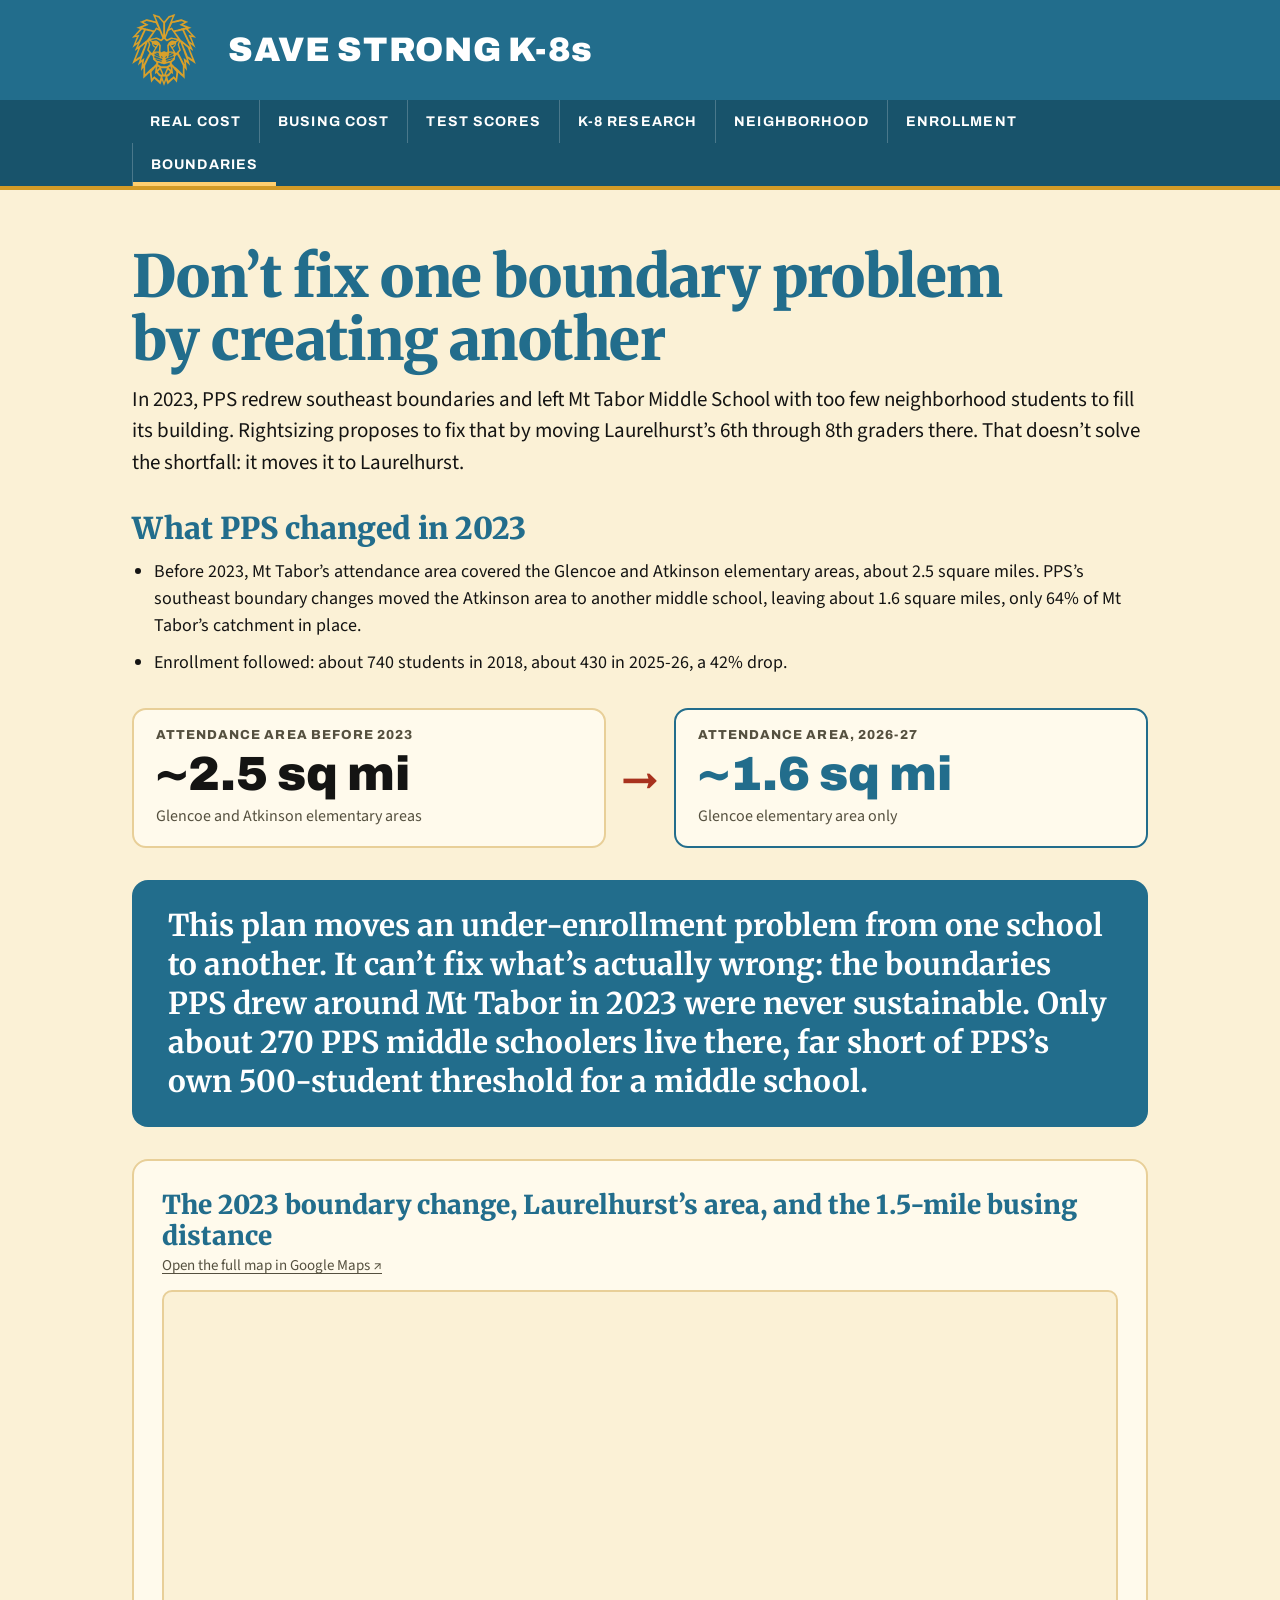
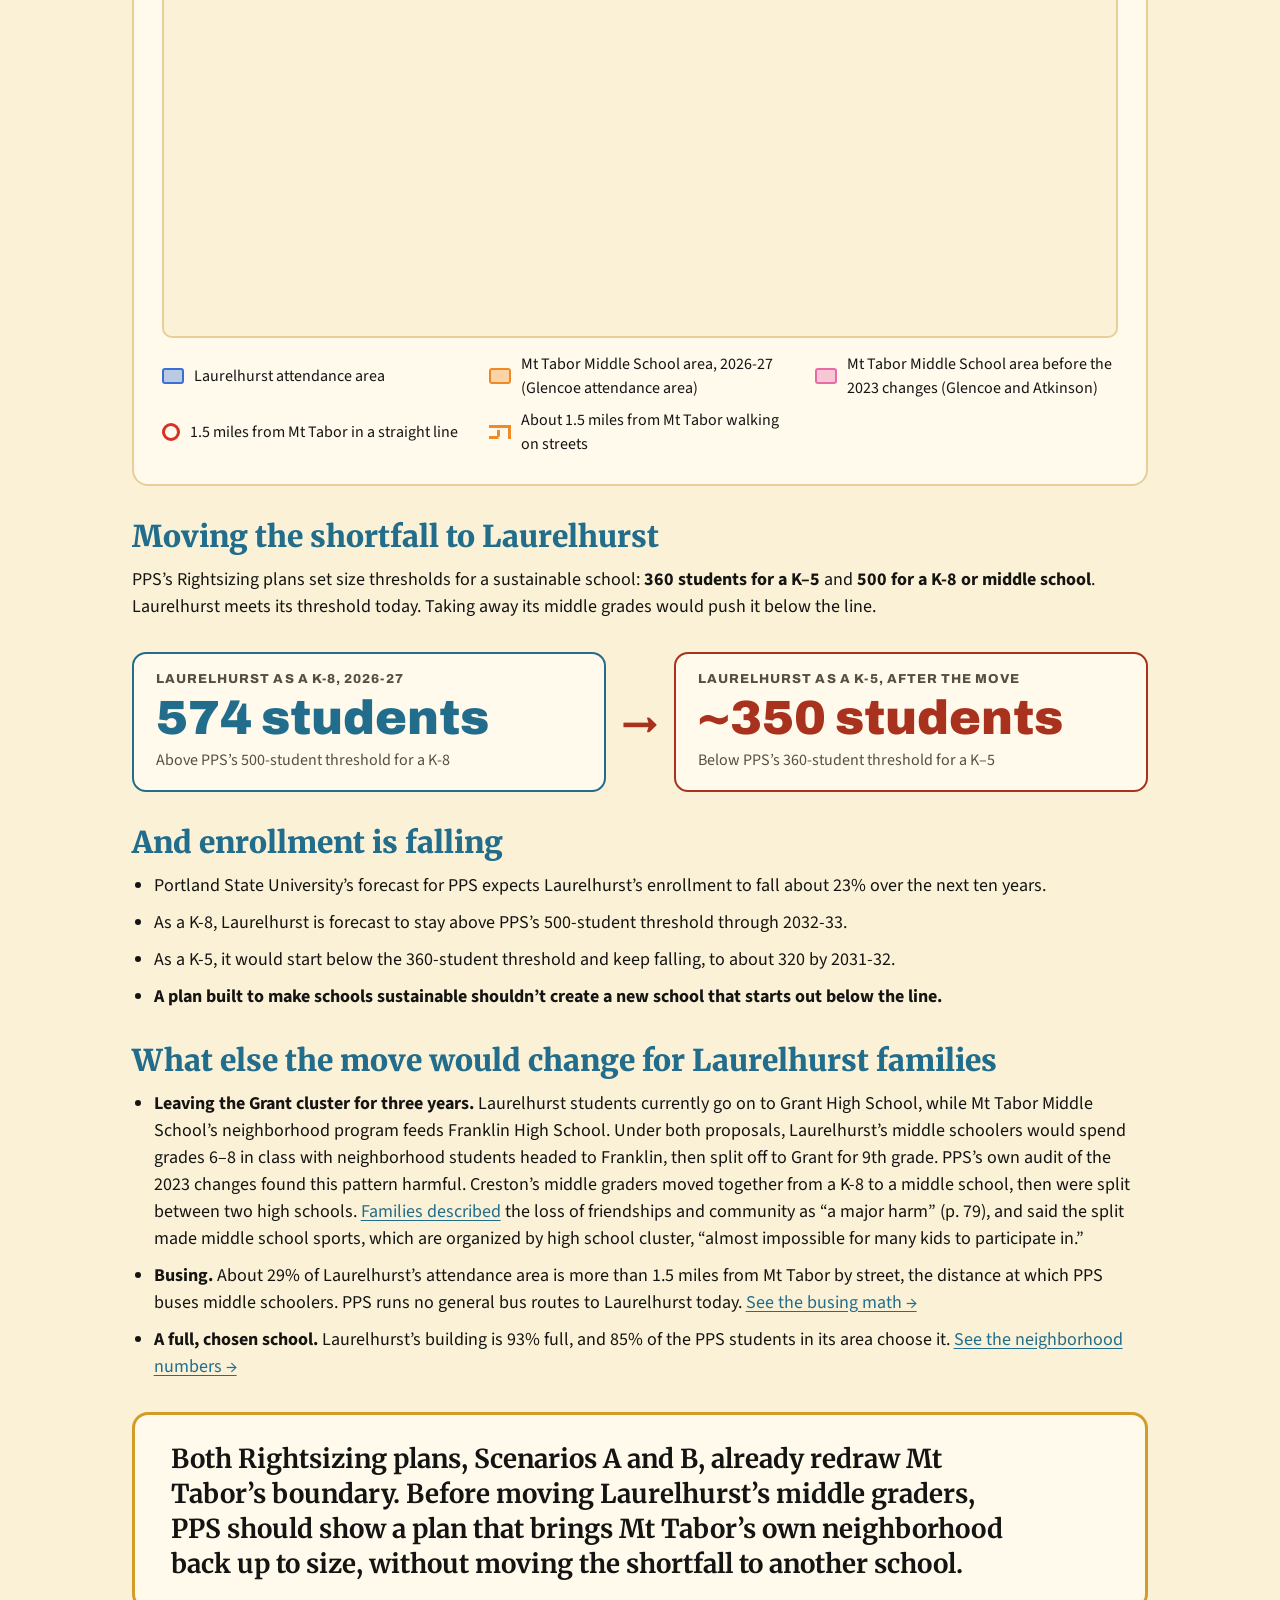
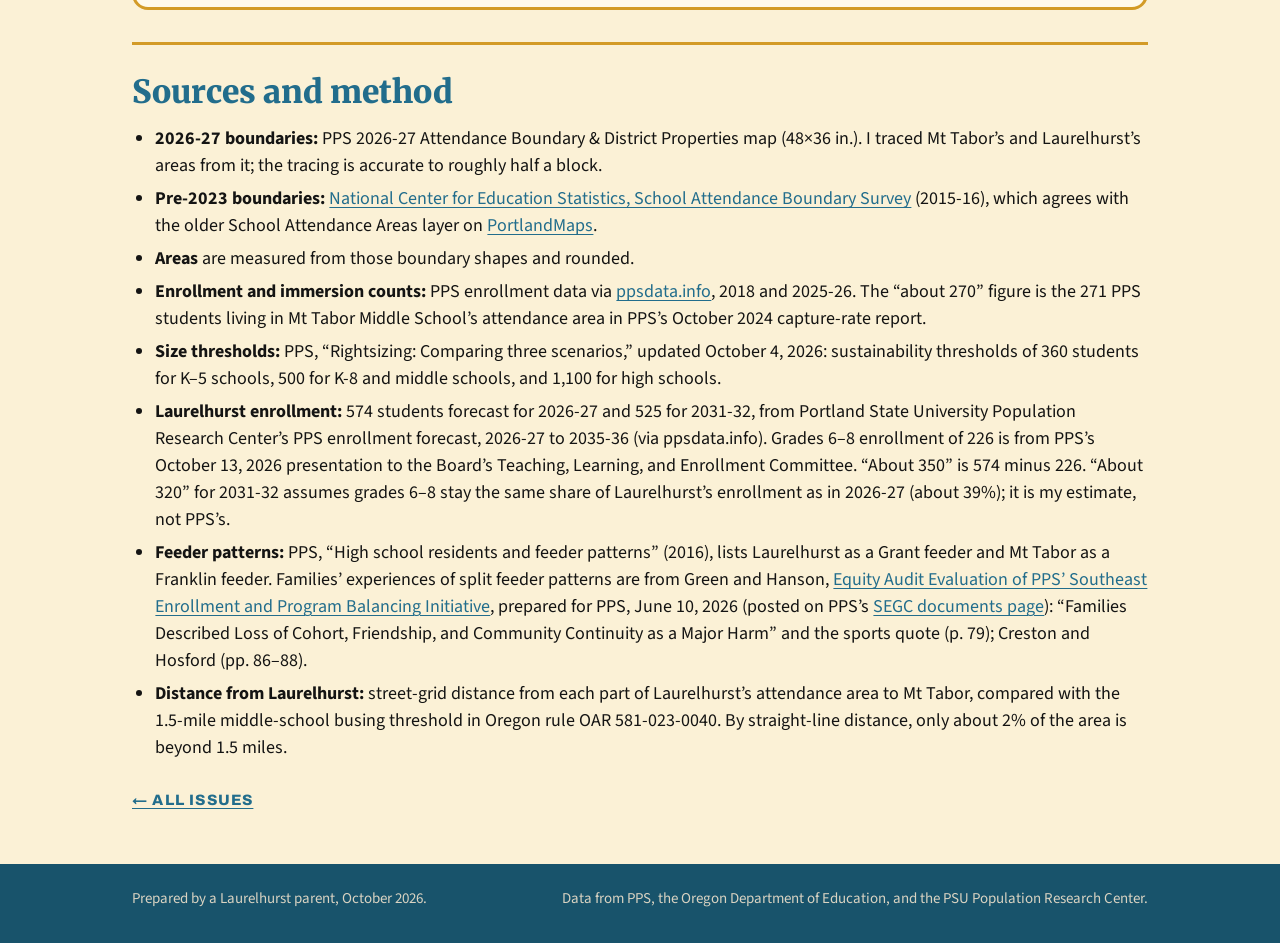
==== commit 5a96041f: "Adds a new card for Enrollment, using pop data Looks at how the Laurelhurst population demographics " ====
--- a/boundary.html
+++ b/boundary.html
@@ -40,6 +40,7 @@
       <li><a href="scores.html">Test scores</a></li>
       <li><a href="research.html">K-8 research</a></li>
       <li><a href="neighborhood.html">Neighborhood</a></li>
+      <li><a href="population.html">Enrollment</a></li>
       <li><a href="boundary.html" aria-current="page">Boundaries</a></li>
       <li class="nav-extra nav-extra-first"><a href="./#programs">Programs</a></li>
       <li class="nav-extra"><a href="./#voices">In their own words</a></li>
--- a/style.css
+++ b/style.css
@@ -437,7 +437,7 @@
 .tab-panel { padding-top: clamp(18px, 3vw, 26px); display: flex; flex-direction: column; gap: 16px; min-width: 0; }
 .panel-lede { margin: 0; max-width: 40em; font: 700 clamp(20px, 2.6vw, 26px)/1.35 var(--display); color: var(--ink); text-wrap: pretty; }
 .panel-lede strong { color: var(--blue); font-family: var(--label); font-weight: 900; }
-.panel-notes { margin: 0; padding-left: 1.2em; display: flex; flex-direction: column; gap: 6px; max-width: 46em; font-size: 16px; color: var(--muted); }
+.panel-notes { margin: 0; padding-left: 1.2em; display: flex; flex-direction: column; gap: 6px; max-width: 46em; font-size: 17px; color: var(--muted); }
 .panel-notes strong { color: var(--ink); }
 @media (max-width: 520px) { .tab-bar button { font-size: 13px; letter-spacing: 0.04em; padding: 11px 10px; } }
 
@@ -617,6 +617,7 @@
 .k8-plan h2 { font: 900 clamp(24px, 3.2vw, 32px)/1.2 var(--display); color: var(--blue-deep); margin: 0 0 10px; }
 .k8-table { min-width: 0; }
 .k8-table th.plan { text-align: left; }
+.k8-table tr.table-title th { text-align: left; font: 900 clamp(18px, 2.2vw, 22px)/1.2 var(--display); letter-spacing: 0; text-transform: none; color: var(--blue); padding-top: 16px; padding-bottom: 12px; border-bottom: 4px solid var(--gold); }
 .k8-table td.plan { text-align: left; font: 600 17px/1.3 var(--body); }
 .k8-table tr.meets td:nth-child(3) { color: var(--blue-deep); }
 .k8-table tr.kept th, .k8-table tr.kept td { color: var(--muted); }
@@ -627,6 +628,7 @@
   .k8-table th, .k8-table td { padding: 9px 7px; }
   .k8-table thead th { font-size: 12px; letter-spacing: 0.03em; }
   .k8-table thead small { font-size: 11px; }
+  .k8-table tr.table-title th { font-size: 17px; letter-spacing: 0; }
   .k8-table tbody th, .k8-table td.plan { font-size: 14px; }
   .k8-table td { font-size: 17px; }
 }
@@ -702,3 +704,34 @@
 .factcheck { border: 2px solid var(--gold-soft); border-top: 6px solid var(--blue); border-radius: 12px; padding: 18px 22px 20px; }
 .factcheck .eyebrow { font: 900 14px/1.2 var(--label); letter-spacing: 0.1em; color: var(--red); }
 .factcheck .claim { font: 900 20px/1.3 var(--display); color: var(--ink); text-wrap: pretty; }
+
+/* rounded corners on the comparison tables, to match the charts and cards */
+.compare { border-collapse: separate; border-spacing: 0; border-radius: 16px; overflow: hidden; }
+.compare > :last-child > tr:last-child > th, .compare > :last-child > tr:last-child > td { border-bottom: 0; }
+.compare tbody:has(+ tfoot) > tr:last-child > th, .compare tbody:has(+ tfoot) > tr:last-child > td { border-bottom: 0; }
+/* breathing room above the column titles when they sit at the top of the box */
+.compare:not(.k8-table) thead th { padding-top: 20px; }
+/* population page: census line chart (uses the scatter chart styles) */
+.sc-wrap.sc-wide { max-width: none; }
+.scatter .ln { fill: none; stroke-width: 3; stroke-linejoin: round; stroke-linecap: round; }
+.scatter .ln.lh { stroke: var(--gold); }
+.scatter .ln.pdx { stroke: var(--t2); stroke-width: 2; }
+.scatter .sc-fn { font-size: 9px; font-weight: 800; fill: var(--blue); }
+.scatter .sc-end { font-size: 13px; }
+/* population page: enrollment forecast chart */
+.scatter .fc-zone { fill: var(--gold-soft); opacity: 0.25; }
+.scatter .ln.fc { stroke-dasharray: 7 6; opacity: 0.5; }
+.scatter .sc-dot.fc { stroke: var(--paper); opacity: 0.55; }
+.sw.fc { opacity: 0.55; }
+.scatter .fc-range { stroke: var(--gold); stroke-width: 6; stroke-linecap: round; opacity: 0.35; }
+/* callouts: fill the full width of the box instead of balancing lines */
+.callout p { text-wrap: wrap; max-width: none; }
+/* tabs laid out like an article page (Boundaries): same spacing between blocks */
+.tab-panel.tab-article { gap: clamp(24px, 3vw, 32px); }
+.scatter .ln.sr { stroke: var(--t3); stroke-width: 2; }
+.scatter .ln.old { stroke-dasharray: 7 5; }
+.scatter rect.sc-dot.sq.lh { fill: var(--gold); stroke: var(--ink); stroke-width: 2; }
+.scatter rect.sc-dot.sq.k8 { fill: var(--t2); stroke: var(--paper); stroke-width: 1.5; }
+.cs-num .cs-unit { font-size: 0.6em; }
+/* three-box strips stack before they can wrap unevenly */
+@media (max-width: 820px) { .compare-strip.cs-three { flex-direction: column; } .cs-three .cs-item { flex-basis: auto; } .cs-three .cs-arrow { transform: rotate(90deg); margin: -4px auto; } }
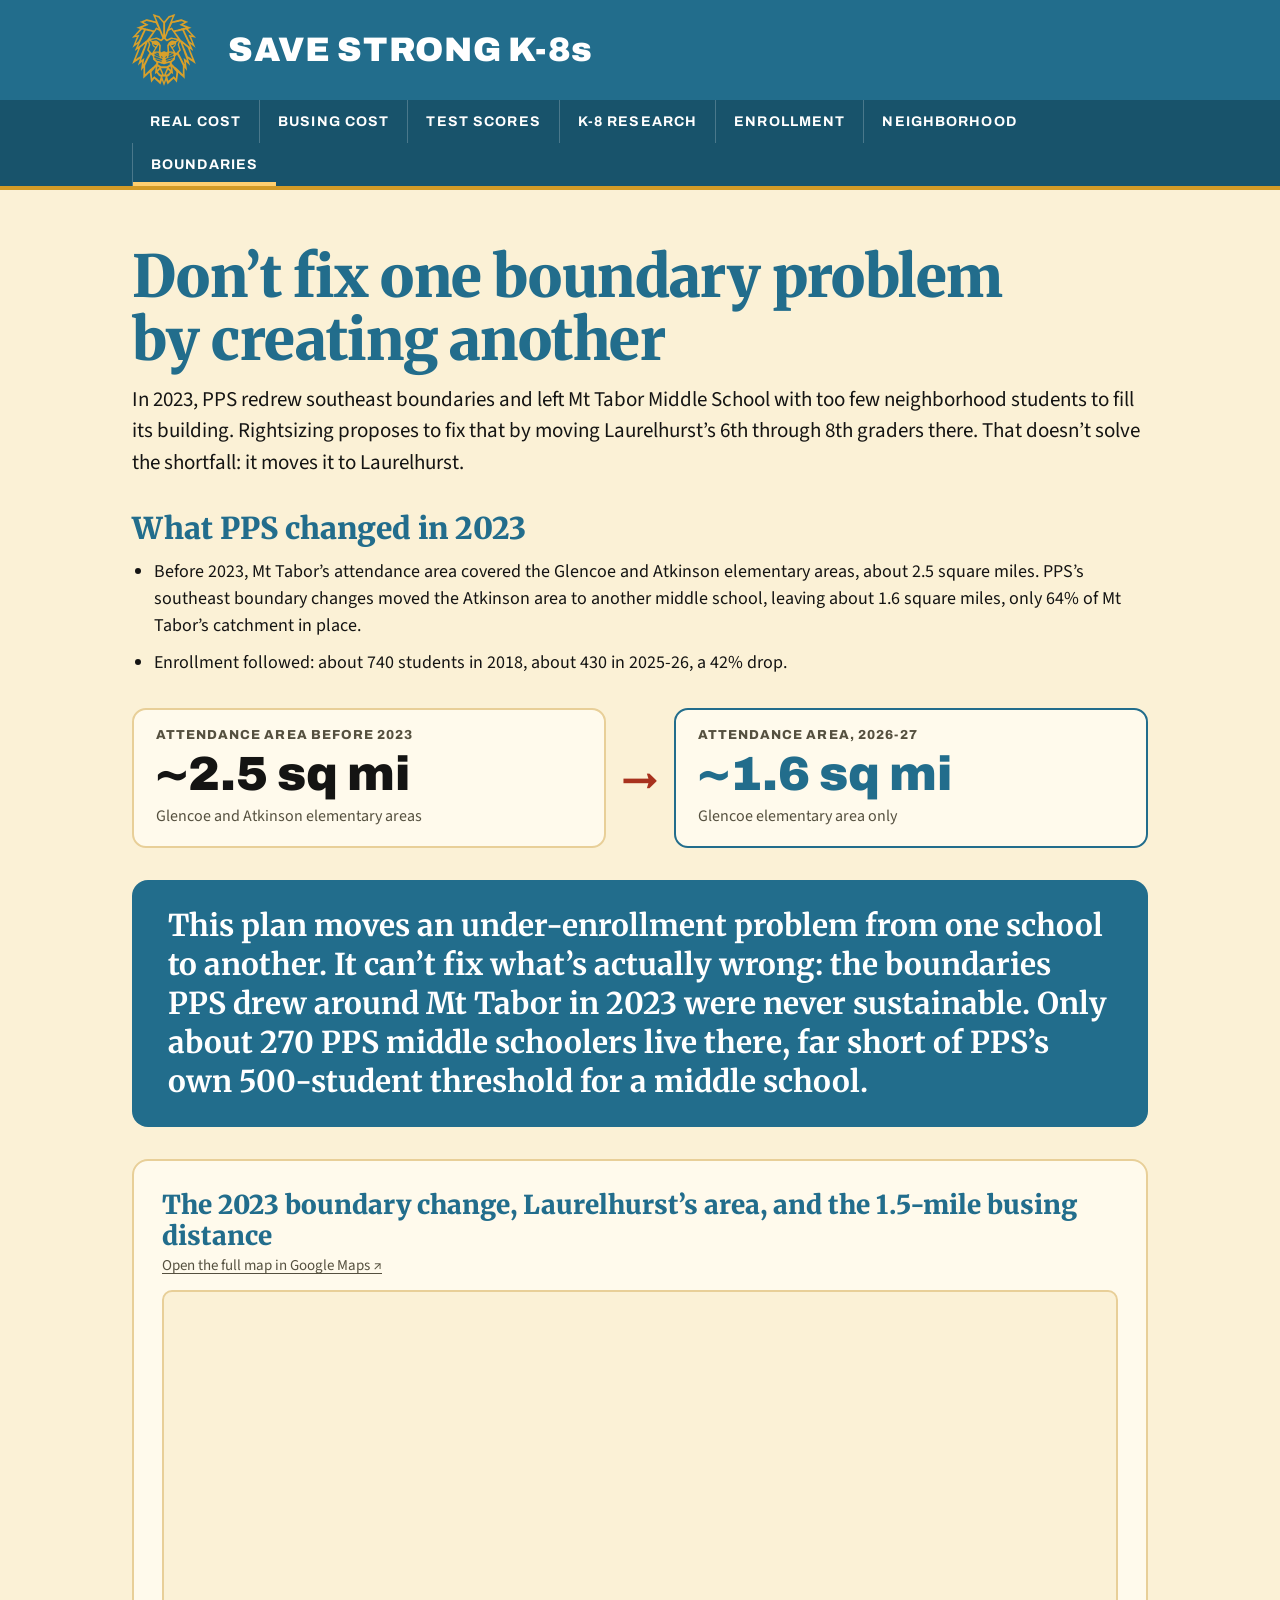
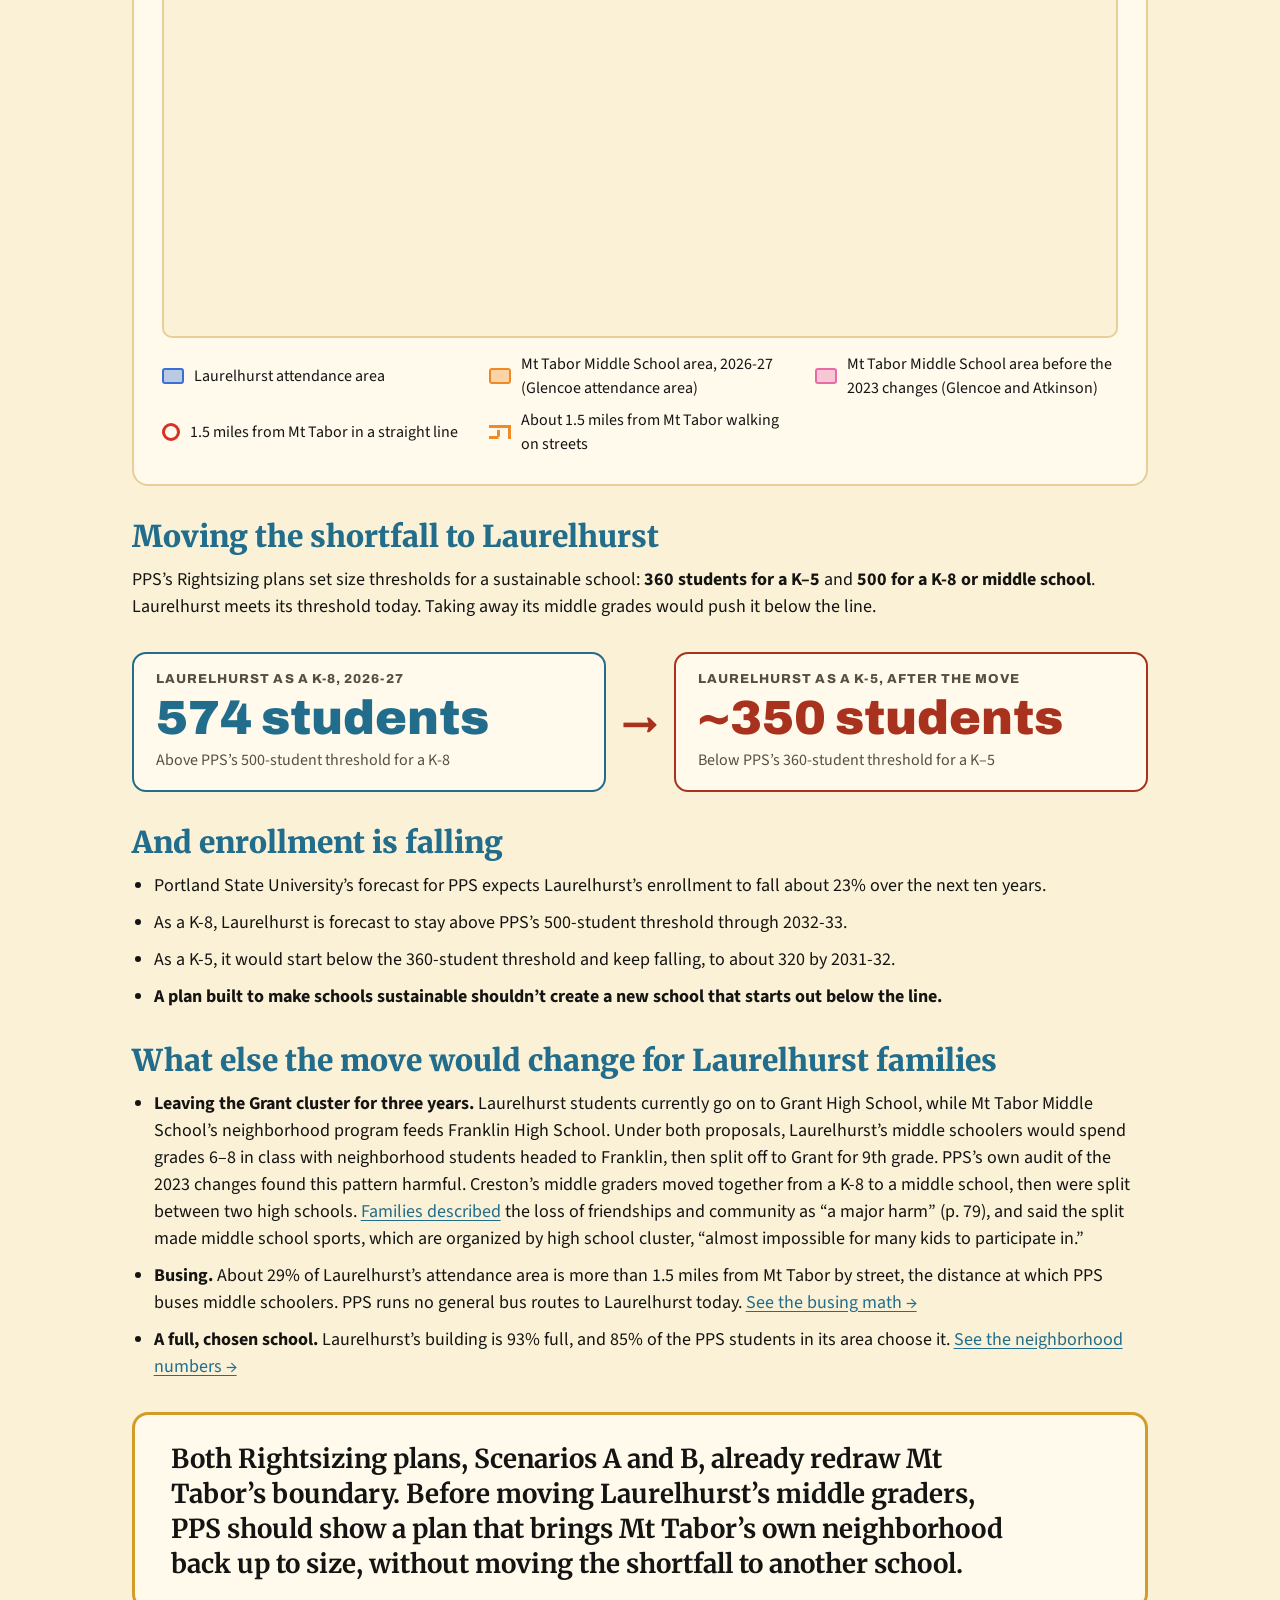
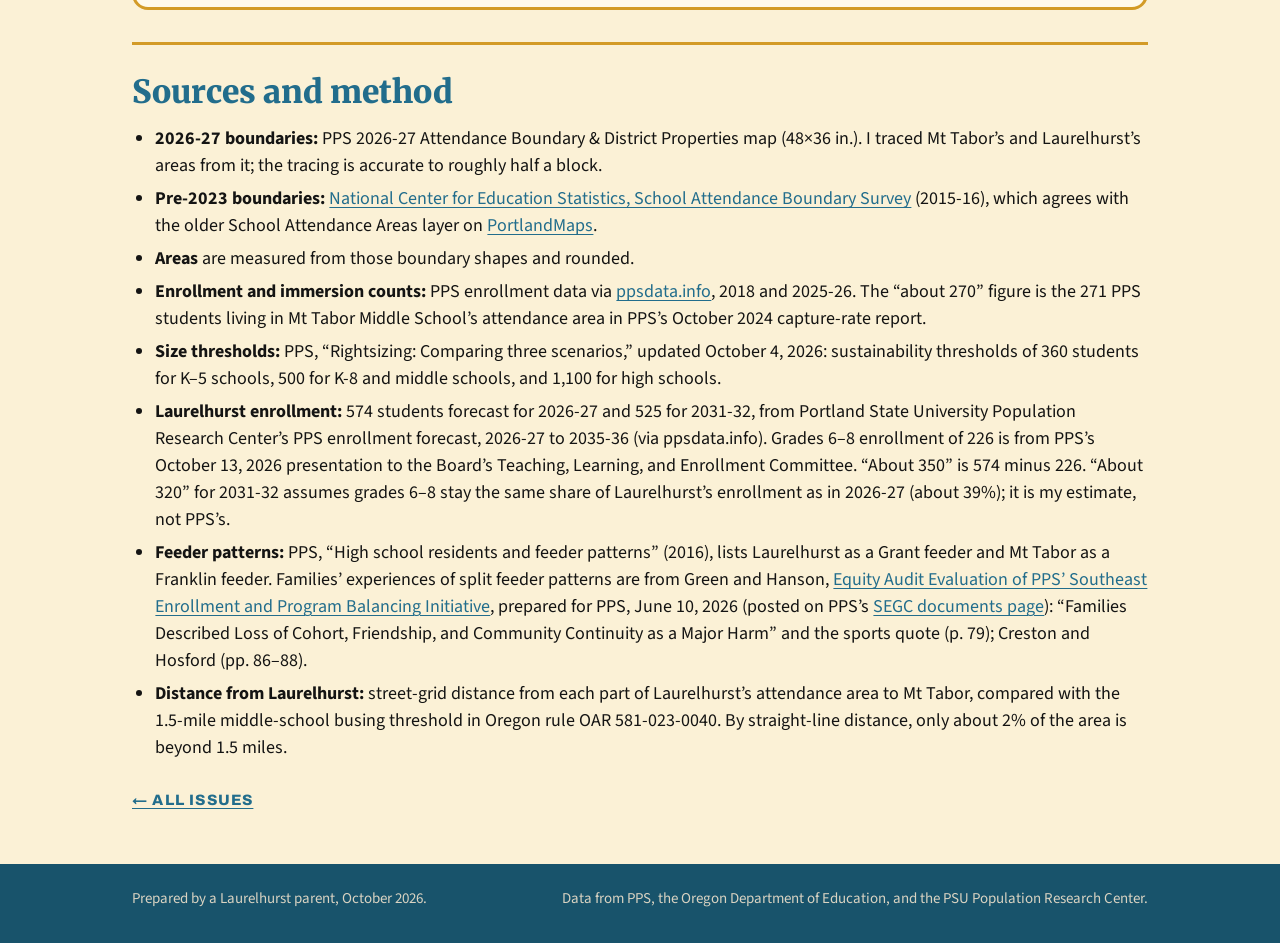
==== commit e4d5375e: "Updated Enrollment page, re-ordered cars/nav Continue working on the wording on the Enrollment, but " ====
--- a/boundary.html
+++ b/boundary.html
@@ -39,8 +39,8 @@
       <li><a href="busing.html">Busing cost</a></li>
       <li><a href="scores.html">Test scores</a></li>
       <li><a href="research.html">K-8 research</a></li>
+      <li><a href="population.html">Enrollment</a></li>
       <li><a href="neighborhood.html">Neighborhood</a></li>
-      <li><a href="population.html">Enrollment</a></li>
       <li><a href="boundary.html" aria-current="page">Boundaries</a></li>
       <li class="nav-extra nav-extra-first"><a href="./#programs">Programs</a></li>
       <li class="nav-extra"><a href="./#voices">In their own words</a></li>
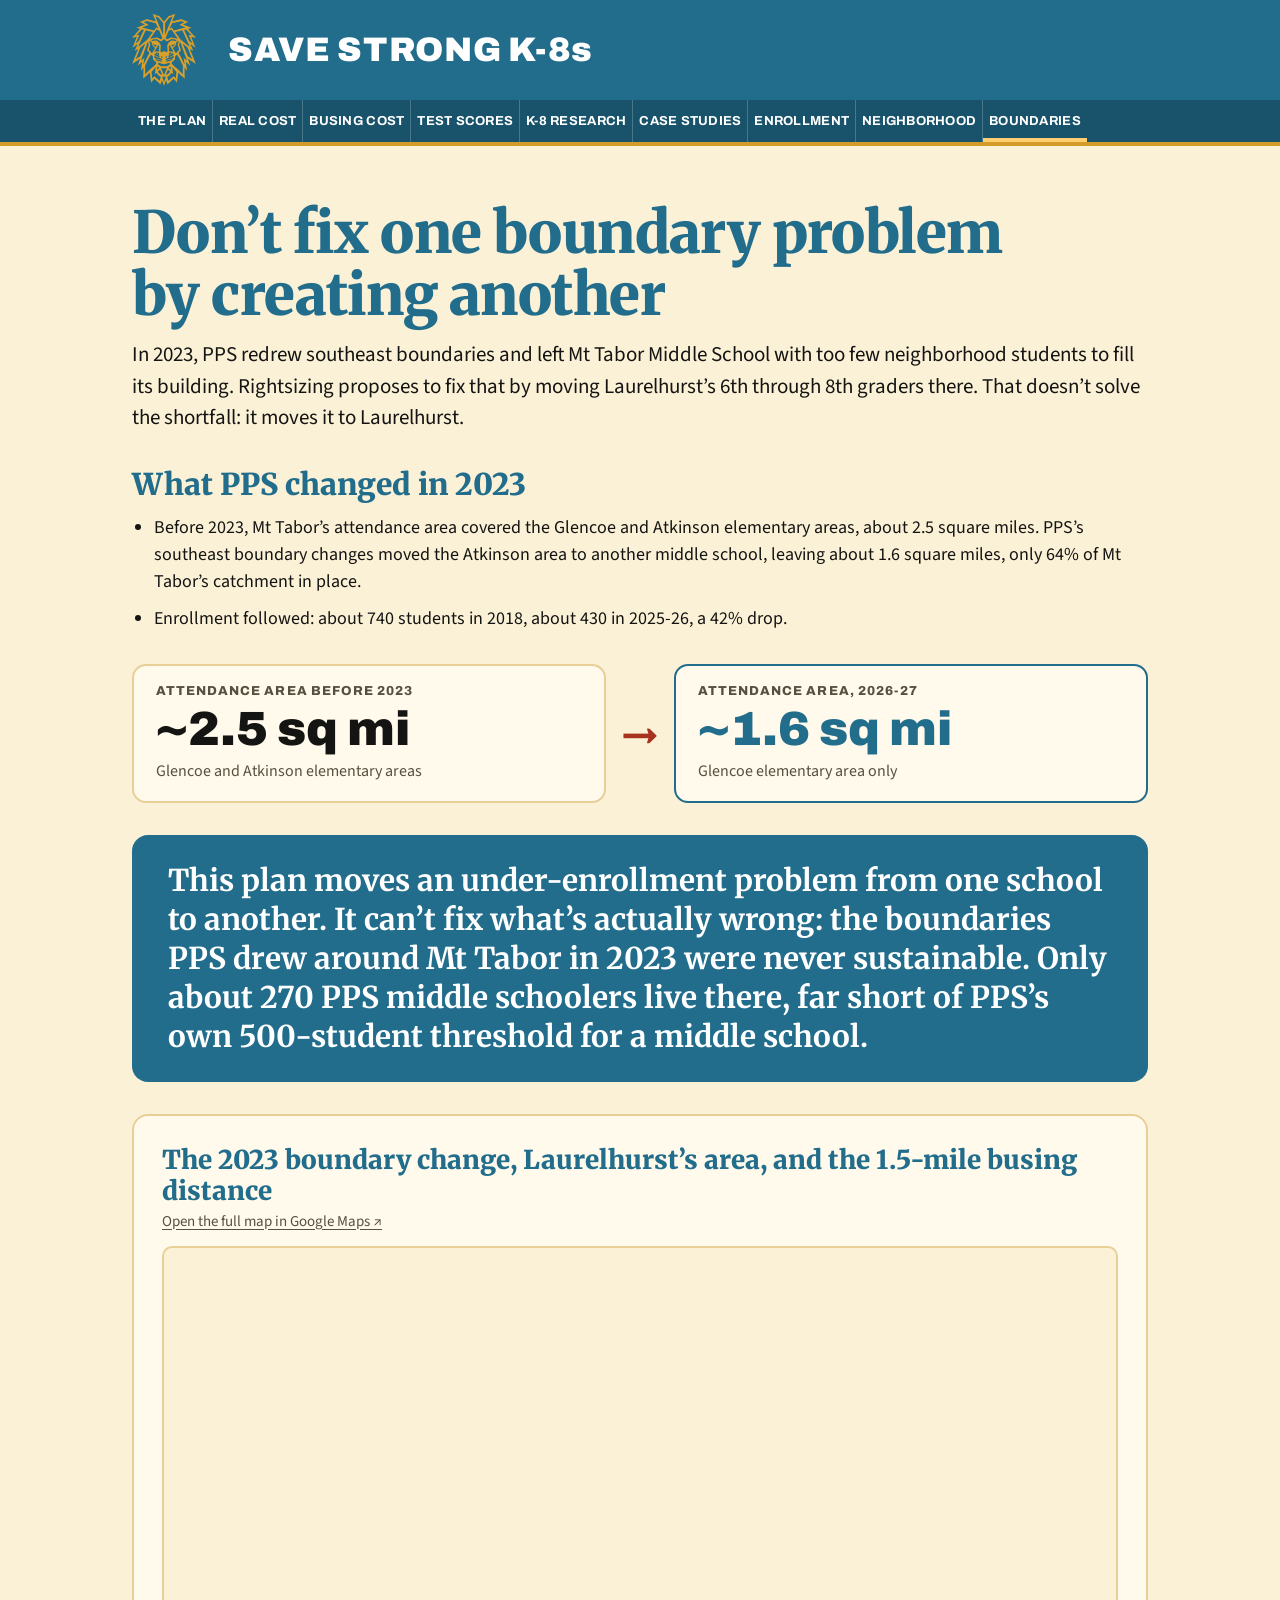
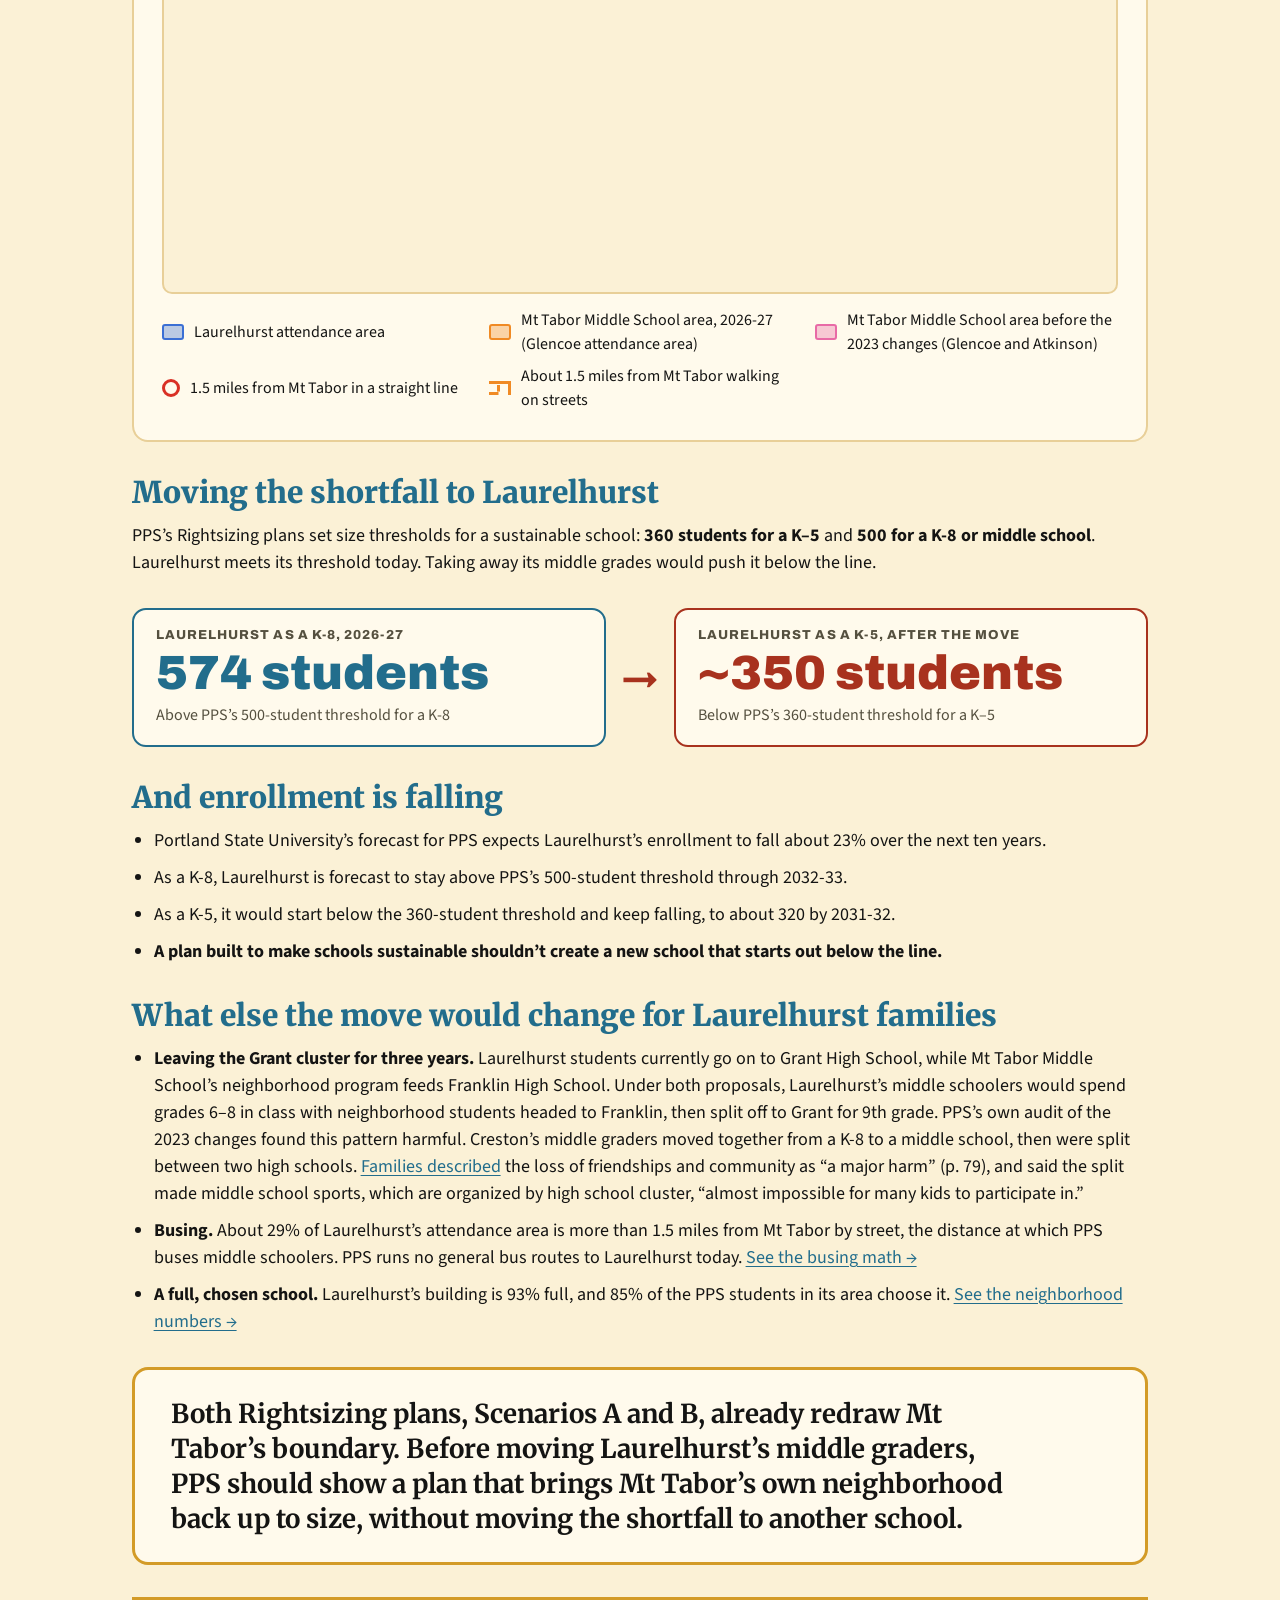
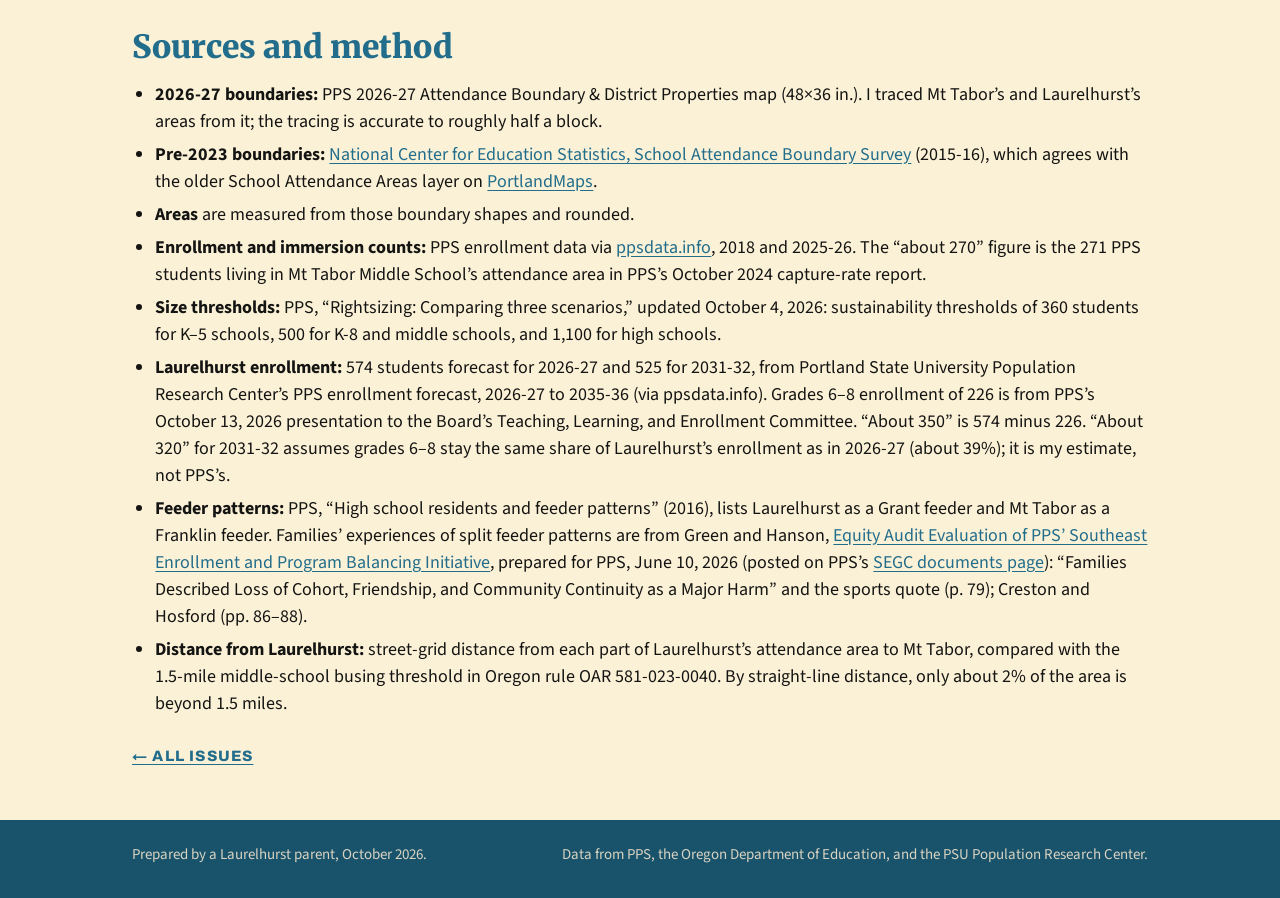
==== commit ea8bfbef: "Massive changes - new front page, 2 new pages Front page got too cluttered, moved the plan overview " ====
--- a/boundary.html
+++ b/boundary.html
@@ -35,11 +35,13 @@
       Key issues
     </button>
     <ul id="nav-links">
+      <li><a href="plan.html">The plan</a></li>
       <li><a href="cost.html">Real cost</a></li>
       <li><a href="busing.html">Busing cost</a></li>
       <li><a href="scores.html">Test scores</a></li>
       <li><a href="research.html">K-8 research</a></li>
-      <li><a href="population.html">Enrollment</a></li>
+      <li><a href="case_studies.html">Case studies</a></li>
+      <li><a href="enrollment.html">Enrollment</a></li>
       <li><a href="neighborhood.html">Neighborhood</a></li>
       <li><a href="boundary.html" aria-current="page">Boundaries</a></li>
       <li class="nav-extra nav-extra-first"><a href="./#programs">Programs</a></li>
--- a/style.css
+++ b/style.css
@@ -117,11 +117,11 @@
 .nav a {
   display: flex;
   align-items: center;
-  padding: 14px clamp(10px, 1.6vw, 18px);
+  padding: 14px 6px;
   color: var(--on-dark);
   text-decoration: none;
-  font: 700 14px/1.1 var(--label);
-  letter-spacing: 0.08em;
+  font: 700 13px/1.1 var(--label);
+  letter-spacing: 0.02em;
   text-transform: uppercase;
   transition: background-color 0.15s ease, color 0.15s ease;
 }
@@ -130,7 +130,7 @@
 .nav a[aria-current="page"]:hover { box-shadow: none; }
 
 .nav li.nav-extra { display: none; }
-@media (max-width: 860px) {
+@media (max-width: 899px) {
   .nav .wrap { flex-direction: column; }
   .nav-toggle { display: inline-flex; }
   .nav ul { display: none; flex-direction: column; padding-bottom: 8px; }
@@ -139,6 +139,8 @@
   .nav a { width: 100%; padding: 14px 8px; font-size: 15px; }
 }
 @media (prefers-reduced-motion: reduce) { .nav a { transition: none; } }
+/* ten nav items: tighten between the hamburger breakpoint and full width */
+@media (min-width: 900px) and (max-width: 1079px) { .nav a { font-size: 11.5px; padding: 14px 3px; letter-spacing: 0; } }
 
 /* ---------- Front page ---------- */
 .intro { padding-block: clamp(28px, 5vw, 48px) 8px; }
@@ -419,6 +421,7 @@
 .tab-bar { display: flex; gap: 4px; overflow-x: auto; border-bottom: 4px solid var(--gold); scrollbar-width: none; }
 .tab-bar button {
   flex: 0 0 auto;
+  white-space: nowrap;
   border: 2px solid var(--gold-soft);
   border-bottom: 0;
   border-radius: 10px 10px 0 0;
@@ -427,7 +430,7 @@
   font: 800 15px/1.1 var(--label);
   letter-spacing: 0.06em;
   text-transform: uppercase;
-  padding: 13px clamp(12px, 2vw, 20px);
+  padding: 13px clamp(12px, 1.4vw, 20px);
   cursor: pointer;
   transition: background-color 0.15s ease, color 0.15s ease;
 }
@@ -451,7 +454,7 @@
 .compare td { font: 800 20px/1.1 var(--label); }
 .compare tr.lh th, .compare tr.lh td { background: var(--blue-soft); color: var(--ink); }
 .compare tr.lh th { font-weight: 800; }
-.compare tfoot th, .compare tfoot td { border-bottom: 0; border-top: 3px solid var(--ink); color: var(--red); }
+.compare tfoot th, .compare tfoot td { border-bottom: 0; border-top: 3px solid var(--gold); color: var(--red); }
 .compare tfoot td { font-size: 22px; font-weight: 900; }
 
 /* paired bars (Laurelhurst vs. a comparison) */
@@ -552,7 +555,7 @@
 .sc-fit { stroke: var(--ink); stroke-width: 2; stroke-dasharray: 6 5; }
 .sc-fitlab { fill: var(--ink); font: 700 12px var(--body); }
 .sc-dot { stroke: var(--paper); stroke-width: 1.5; }
-.sc-dot.k8 { fill: var(--t2); } .sc-dot.ms { fill: var(--t3); } .sc-dot.lh { fill: var(--gold); stroke: var(--ink); stroke-width: 2; }
+.sc-dot.k8 { fill: var(--t2); } .sc-dot.ms { fill: var(--t3); } .sc-dot.lhs { fill: var(--gold); } .sc-dot.lh { fill: var(--gold); stroke: var(--ink); stroke-width: 2; }
 .sc-gap { stroke: var(--gold); stroke-width: 3; }
 .sc-lhlab { fill: var(--ink); font: 800 14px var(--label); }
 .sc-lhsub { fill: var(--muted); font: 600 11px var(--body); }
@@ -583,7 +586,7 @@
 .why-card .more { color: var(--gold-bright); }
 
 /* positives in the phone menu */
-@media (max-width: 860px) {
+@media (max-width: 899px) {
   .nav.open li.nav-extra { display: flex; }
   .nav li.nav-extra-first { border-top: 5px solid var(--gold); margin-top: 8px; }
   .nav-extra a { color: var(--gold-bright); }
@@ -622,7 +625,9 @@
 .k8-table tr.meets td:nth-child(3) { color: var(--blue-deep); }
 .k8-table tr.kept th, .k8-table tr.kept td { color: var(--muted); }
 .k8-table tr.kept td.plan { font-weight: 700; color: var(--ink); }
-.k8-table tbody tr:nth-child(3) th, .k8-table tbody tr:nth-child(3) td { border-bottom: 3px solid var(--ink); }
+.k8-table tbody tr:nth-child(3) th, .k8-table tbody tr:nth-child(3) td,
+.k8-table tbody tr:nth-child(7) th, .k8-table tbody tr:nth-child(7) td { border-bottom: 3px solid var(--gold); }
+.k8-table tr.kept td:nth-child(3) { color: var(--red); }
 .k8-plan .footnote { margin-top: 12px; }
 @media (max-width: 480px) {
   .k8-table th, .k8-table td { padding: 9px 7px; }
@@ -711,14 +716,14 @@
 .compare tbody:has(+ tfoot) > tr:last-child > th, .compare tbody:has(+ tfoot) > tr:last-child > td { border-bottom: 0; }
 /* breathing room above the column titles when they sit at the top of the box */
 .compare:not(.k8-table) thead th { padding-top: 20px; }
-/* population page: census line chart (uses the scatter chart styles) */
+/* enrollment page: census line chart (uses the scatter chart styles) */
 .sc-wrap.sc-wide { max-width: none; }
 .scatter .ln { fill: none; stroke-width: 3; stroke-linejoin: round; stroke-linecap: round; }
 .scatter .ln.lh { stroke: var(--gold); }
 .scatter .ln.pdx { stroke: var(--t2); stroke-width: 2; }
 .scatter .sc-fn { font-size: 9px; font-weight: 800; fill: var(--blue); }
 .scatter .sc-end { font-size: 13px; }
-/* population page: enrollment forecast chart */
+/* enrollment page: enrollment forecast chart */
 .scatter .fc-zone { fill: var(--gold-soft); opacity: 0.25; }
 .scatter .ln.fc { stroke-dasharray: 7 6; opacity: 0.5; }
 .scatter .sc-dot.fc { stroke: var(--paper); opacity: 0.55; }
@@ -735,3 +740,190 @@
 .cs-num .cs-unit { font-size: 0.6em; }
 /* three-box strips stack before they can wrap unevenly */
 @media (max-width: 820px) { .compare-strip.cs-three { flex-direction: column; } .cs-three .cs-item { flex-basis: auto; } .cs-three .cs-arrow { transform: rotate(90deg); margin: -4px auto; } }
+/* Keeping families: private share by grade */
+.sw.kf19 { background: var(--ms); } .sw.kf24 { background: var(--t2); }
+.pair-row.y19 .bar-fill { background: var(--ms); }
+.pair-row.y24 .bar-fill { background: var(--t2); }
+.pair.hl .pair-name { color: var(--blue); }
+.pair.hl .pair-row.y24 .bar-val { font-weight: 800; color: var(--ink); }
+
+/* Real cost, projected savings tab: side-by-side scenario math */
+.scenarios .cs-item { gap: 10px; border: 2px solid var(--gold-soft); border-top: 6px solid var(--blue); border-radius: 12px; padding: 18px 22px 20px; min-width: 0; }
+.scenarios .cs-label { font: 900 14px/1.2 var(--label); letter-spacing: 0.1em; color: var(--red); }
+.mini-math { border-collapse: collapse; width: 100%; font-variant-numeric: tabular-nums; }
+.mini-math td { padding: 8px 0; vertical-align: baseline; border-bottom: 1px solid var(--gold-soft); }
+.mini-math tr:last-child td { border-bottom: none; }
+.mini-math .op { width: 1.3em; font: 800 22px/1 var(--label); color: var(--blue); text-align: center; }
+.mini-math .v { font: 800 22px/1.15 var(--label); text-align: right; padding-right: 14px; white-space: nowrap; }
+.mini-math .l { font-size: 16px; line-height: 1.3; color: var(--muted); }
+.mini-math tr.total td { border-top: 3px solid var(--gold); padding-top: 12px; vertical-align: top; }
+.mini-math tr.total .v { font-size: 34px; color: var(--blue); }
+.mini-math tr.total .l { color: var(--ink); font-size: 20px; font-weight: 600; padding-top: 14px; }
+
+/* tl;dr page */
+.tldr { display: flex; flex-direction: column; gap: clamp(22px, 3vw, 30px); }
+.tldr section { display: flex; flex-direction: column; gap: 10px; padding-top: 18px; border-top: 2px solid var(--gold-soft); }
+.tldr .eyebrow { text-decoration: none; font-size: 14px; }
+.tldr a.eyebrow:hover { color: var(--red); }
+.tldr p { margin: 0; max-width: 42em; font-size: clamp(18px, 2vw, 20px); line-height: 1.55; }
+
+/* case studies: history box */
+.study.history { max-width: 52em; }
+.study.history p { margin: 0; font-size: 18px; line-height: 1.55; }
+
+/* case studies: timeline (built on the busing range line) */
+.timeline { display: flex; flex-direction: column; gap: 4px; padding-top: 4px; }
+.tl-above, .tl-below { position: relative; height: 92px; margin: 0 3px; }
+.tl-ev { position: absolute; font: 700 15px/1.2 var(--body); white-space: nowrap; padding-left: 8px; border-left: 2px solid currentColor; }
+.tl-above .tl-ev { bottom: 0; padding-bottom: calc(var(--row) * 22px - 18px); }
+.tl-below .tl-ev { top: 0; padding-top: calc(var(--row) * 22px - 18px); }
+.tl-ev.right { padding-left: 0; padding-right: 8px; border-left: 0; border-right: 2px dashed currentColor; transform: translateX(calc(-100% + 2px)); }
+.tl-ev.k8 { color: var(--blue); }
+.tl-ev.k5, .tl-ev.prop { color: var(--red); }
+.c-k8 { background: var(--blue); }
+.c-k5 { background: var(--red); }
+.c-prop { background: var(--paper); border: 2px dashed var(--red); box-sizing: border-box; }
+.sw.tl-k8 { background: var(--blue); }
+.sw.tl-k5 { background: var(--red); }
+.sw.tl-prop { background: var(--paper); border: 2px dashed var(--red); box-sizing: border-box; }
+@media (max-width: 700px) {
+  .tl-above, .tl-below { height: auto; display: flex; flex-direction: column; gap: 6px; }
+  .tl-ev { position: static; transform: none !important; padding: 0 0 0 8px !important; border-right: 0 !important; border-left: 2px solid currentColor !important; white-space: normal; font-size: 14px; }
+}
+
+.eras { display: flex; flex-direction: column; gap: 16px; }
+.eras .study.history { max-width: none; }
+
+/* draft: claims still being verified */
+.verify { background: color-mix(in srgb, var(--gold) 22%, transparent); border-bottom: 2px dashed var(--gold); }
+.verify-note { font-style: italic; }
+
+/* case studies: up/down bar chart of K-8 changes */
+.dbar { display: flex; flex-direction: column; gap: 8px; }
+.dbar-plot, .dbar-labels { display: grid; grid-template-columns: repeat(7, minmax(0, 1fr)); gap: 8px; }
+.dbar-up, .dbar-down { height: 158px; display: flex; flex-direction: column; align-items: center; }
+.dbar-up { justify-content: flex-end; }
+.dbar-down { justify-content: flex-start; }
+.dbar-plot { position: relative; }
+.dbar-plot::after { content: ""; position: absolute; left: 0; right: 0; top: 158px; border-top: 2px solid var(--ink); }
+.dbar-b { width: 70%; max-width: 64px; border-radius: 4px 4px 0 0; }
+.dbar-down .dbar-b { border-radius: 0 0 4px 4px; }
+.dbar-b.k8 { background: var(--blue); }
+.dbar-b.k5 { background: var(--red); }
+.dbar-b.prop { background: repeating-linear-gradient(45deg, color-mix(in srgb, var(--red) 35%, transparent) 0 5px, transparent 5px 10px); border: 2px dashed var(--red); border-top: 0; box-sizing: border-box; }
+.dbar-v { font: 800 18px/1.3 var(--label); font-variant-numeric: tabular-nums; }
+.dbar-v.k8 { color: var(--blue); }
+.dbar-v.k5, .dbar-v.prop { color: var(--red); }
+.dbar-labels > div { text-align: center; font-size: 15px; line-height: 1.25; }
+.dbar-labels strong { display: block; font-family: var(--label); }
+.dbar-labels span { display: block; color: var(--muted); font-size: 13px; }
+.sw.tl-prop { background: repeating-linear-gradient(45deg, color-mix(in srgb, var(--red) 35%, transparent) 0 3px, transparent 3px 6px); }
+@media (max-width: 560px) {
+  .dbar-plot, .dbar-labels { gap: 4px; }
+  .dbar-v { font-size: 15px; }
+  .dbar-labels > div { font-size: 13px; }
+  .dbar-labels span { font-size: 11px; }
+}
+
+/* case studies: school lifelines */
+.lifelines { display: flex; flex-direction: column; gap: 10px; }
+.ll-row { display: grid; grid-template-columns: 11em minmax(0, 1fr); align-items: center; gap: 12px; }
+.ll-name { font: 800 15px/1.2 var(--label); text-align: right; }
+.ll-track { position: relative; height: 34px; }
+.ll-seg { position: absolute; top: 0; bottom: 0; display: flex; align-items: center; justify-content: center; overflow: hidden; border-left: 2px solid var(--paper); box-sizing: border-box; }
+.ll-seg span { font: 700 13px/1.1 var(--label); color: #fff; white-space: nowrap; padding: 0 6px; overflow: hidden; text-overflow: ellipsis; }
+.ll-seg.k8 { background: var(--blue); }
+.ll-seg.k5 { background: var(--red); }
+.ll-seg.ms { background: var(--gold); }
+.ll-seg.ms span { color: var(--ink); }
+.ll-seg.prop { background: repeating-linear-gradient(45deg, var(--red) 0 4px, color-mix(in srgb, var(--red) 25%, var(--paper)) 4px 8px); }
+.ll-seg.close { background: repeating-linear-gradient(45deg, #6f6f6f 0 4px, #d8d8d8 4px 8px); }
+.ll-axis .ll-track { height: 20px; border-top: 2px solid var(--ink); }
+.ll-axis .ll-track span { position: absolute; top: 4px; transform: translateX(-50%); font-size: 13px; color: var(--muted); }
+.sw.ll-k8 { background: var(--blue); }
+.sw.ll-k5 { background: var(--red); }
+.sw.ll-ms { background: var(--gold); }
+.sw.ll-prop { background: repeating-linear-gradient(45deg, var(--red) 0 3px, color-mix(in srgb, var(--red) 25%, var(--paper)) 3px 6px); }
+.sw.ll-close { background: repeating-linear-gradient(45deg, #6f6f6f 0 3px, #d8d8d8 3px 6px); }
+@media (max-width: 640px) {
+  .ll-row { grid-template-columns: minmax(0, 1fr); gap: 4px; }
+  .ll-name { text-align: left; font-size: 14px; }
+  .ll-axis .ll-name { display: none; }
+  .ll-track { height: 26px; }
+  .ll-seg span { font-size: 11px; padding: 0 3px; }
+  .ll-axis .ll-track span { font-size: 11px; }
+}
+
+/* case studies: school-vs-school comparison table */
+.sv-table { min-width: 0; margin: 4px 0 8px; }
+.sv-table thead th small { margin-top: 4px; }
+.sv-table td small { display: block; margin-top: 4px; font: 600 14px/1.2 var(--body); color: var(--muted); }
+.sv-table td.up { color: var(--blue); }
+.sv-table td.down { color: var(--red); }
+@media (max-width: 560px) {
+  .sv-table th, .sv-table td { padding: 9px 8px; }
+  .sv-table thead th { font-size: 12px; letter-spacing: 0.03em; }
+  .sv-table tbody th { font-size: 14px; }
+  .sv-table td { font-size: 17px; }
+}
+.sv-table thead th:first-child, .sv-table tbody th { width: 34%; }
+.sv-table th:last-child, .sv-table td:last-child { padding-right: 28px; }
+@media (max-width: 560px) { .sv-table th:last-child, .sv-table td:last-child { padding-right: 14px; } }
+
+/* case studies: Sabin vs. Vernon enrollment lines (orange and green from the Enrollment long-term chart) */
+:root { --sab: #D85A30; --vng: #5DCAA5; --vng-text: #2A8466; }
+.encl-thr { stroke: var(--ink); stroke-width: 1.5; stroke-dasharray: 8 5; opacity: 0.7; }
+.encl-thlab { fill: var(--ink); font: 700 14px var(--label); letter-spacing: 0.04em; text-transform: uppercase; opacity: 0.8; }
+.encl-mlab tspan.sab { fill: var(--sab); } .encl-mlab tspan.vn { fill: var(--vng-text); }
+.encl-wrap { margin-top: 4px; }
+.encl { width: 100%; height: auto; display: block; overflow: visible; }
+.encl-grid { stroke: var(--gold-soft); stroke-width: 1; }
+/* axis labels match the Enrollment charts (.sc-tick at a 600-wide viewBox; these are 680 wide) */
+.encl-ax { fill: var(--muted); font: 600 12.5px var(--body); font-variant-numeric: tabular-nums; }
+.encl-axis { stroke: var(--muted); stroke-width: 1.5; }
+.encl-mark { stroke: var(--ink); stroke-width: 1.5; stroke-dasharray: 3 4; opacity: 0.5; }
+.encl-mlab { fill: var(--muted); font: 700 13px var(--label); letter-spacing: 0.04em; text-transform: uppercase; }
+.encl-line { fill: none; stroke-width: 4; stroke-linecap: round; stroke-linejoin: round; }
+.encl-line.sab { stroke: var(--sab); }
+.encl-line.vn { stroke: var(--vng); }
+.encl-line.proj { stroke-dasharray: 9 7; }
+.encl-line.ghost { opacity: 0.4; }
+.encl-pt.sab { fill: var(--sab); } .encl-pt.vn { fill: var(--vng); }
+.encl-pt.ghost { opacity: 0.45; }
+.encl-val { font: 900 20px var(--label); font-variant-numeric: tabular-nums; }
+.encl-val.sab { fill: var(--sab); } .encl-val.vn { fill: var(--vng-text); }
+.encl-val.ghost { opacity: 0.6; }
+.encl-brk { stroke: var(--sab); stroke-width: 1.5; }
+.encl-call { fill: var(--sab); font: 900 26px var(--label); }
+.encl-callsub { fill: var(--ink); font: 600 15px var(--body); }
+.sw.ln { width: 26px; height: 0; border-radius: 0; border-top: 4px solid; background: none; }
+.sw.ln.sab { border-top-color: var(--sab); } .sw.ln.vn { border-top-color: var(--vng); }
+.sw.ln.proj { border-top-style: dashed; }
+.sw.ln.ghost { opacity: 0.4; }
+@media (max-width: 600px) { .encl-wrap { overflow-x: auto; } .encl { min-width: 580px; } }
+.callout a { color: var(--on-dark); text-decoration-color: var(--gold-bright); text-decoration-thickness: 2px; }
+.callout a:hover { color: var(--gold-bright); }
+.map-img { display: block; }
+.map-img img { display: block; width: 100%; height: auto; border-radius: 8px; }
+/* case studies: K-8s vs. middle schools line chart */
+.encl-line.types-k8 { stroke: var(--blue); }
+.encl-line.types-ms { stroke: var(--sab); }
+.encl-pt.types-k8 { fill: var(--blue); } .encl-pt.types-ms { fill: var(--sab); }
+.encl-pt.hollow { fill: var(--paper); stroke: var(--blue); stroke-width: 3; }
+.encl-val.types-k8 { fill: var(--blue); } .encl-val.types-ms { fill: var(--sab); }
+.types-era { fill: var(--gold-soft); opacity: 0.35; }
+.sw.ln.types-k8 { border-top-color: var(--blue); } .sw.ln.types-ms { border-top-color: var(--sab); }
+.encl-mlab tspan.lc { text-transform: none; }
+
+/* Overview line chart: line weight and dots match the Enrollment charts (scaled from a 600-wide to a 680-wide viewBox) */
+.encl-line.types-k8, .encl-line.types-ms { stroke-width: 2.2; }
+.types-dot { stroke: var(--paper); stroke-width: 1.5; }
+.types-dot.types-k8 { fill: var(--blue); } .types-dot.types-ms { fill: var(--sab); }
+.types-dot.hollow { fill: var(--paper); stroke-width: 2; }
+.types-dot.ghost { opacity: 0.5; }
+.types-dot.types-k8.hollow { stroke: var(--blue); } .types-dot.types-ms.hollow { stroke: var(--sab); }
+.sw.ln.types-k8, .sw.ln.types-ms { border-top-width: 2.5px; }
+
+/* Overview line chart: label weights match the Enrollment charts (.sc-lhlab 800 14px label, .sc-fitlab 700 12px body), scaled to a 680-wide viewBox */
+.types .encl-val { font: 800 16px var(--label); }
+.types .encl-mlab { fill: var(--ink); font: 700 13.6px var(--body); letter-spacing: 0; text-transform: none; }
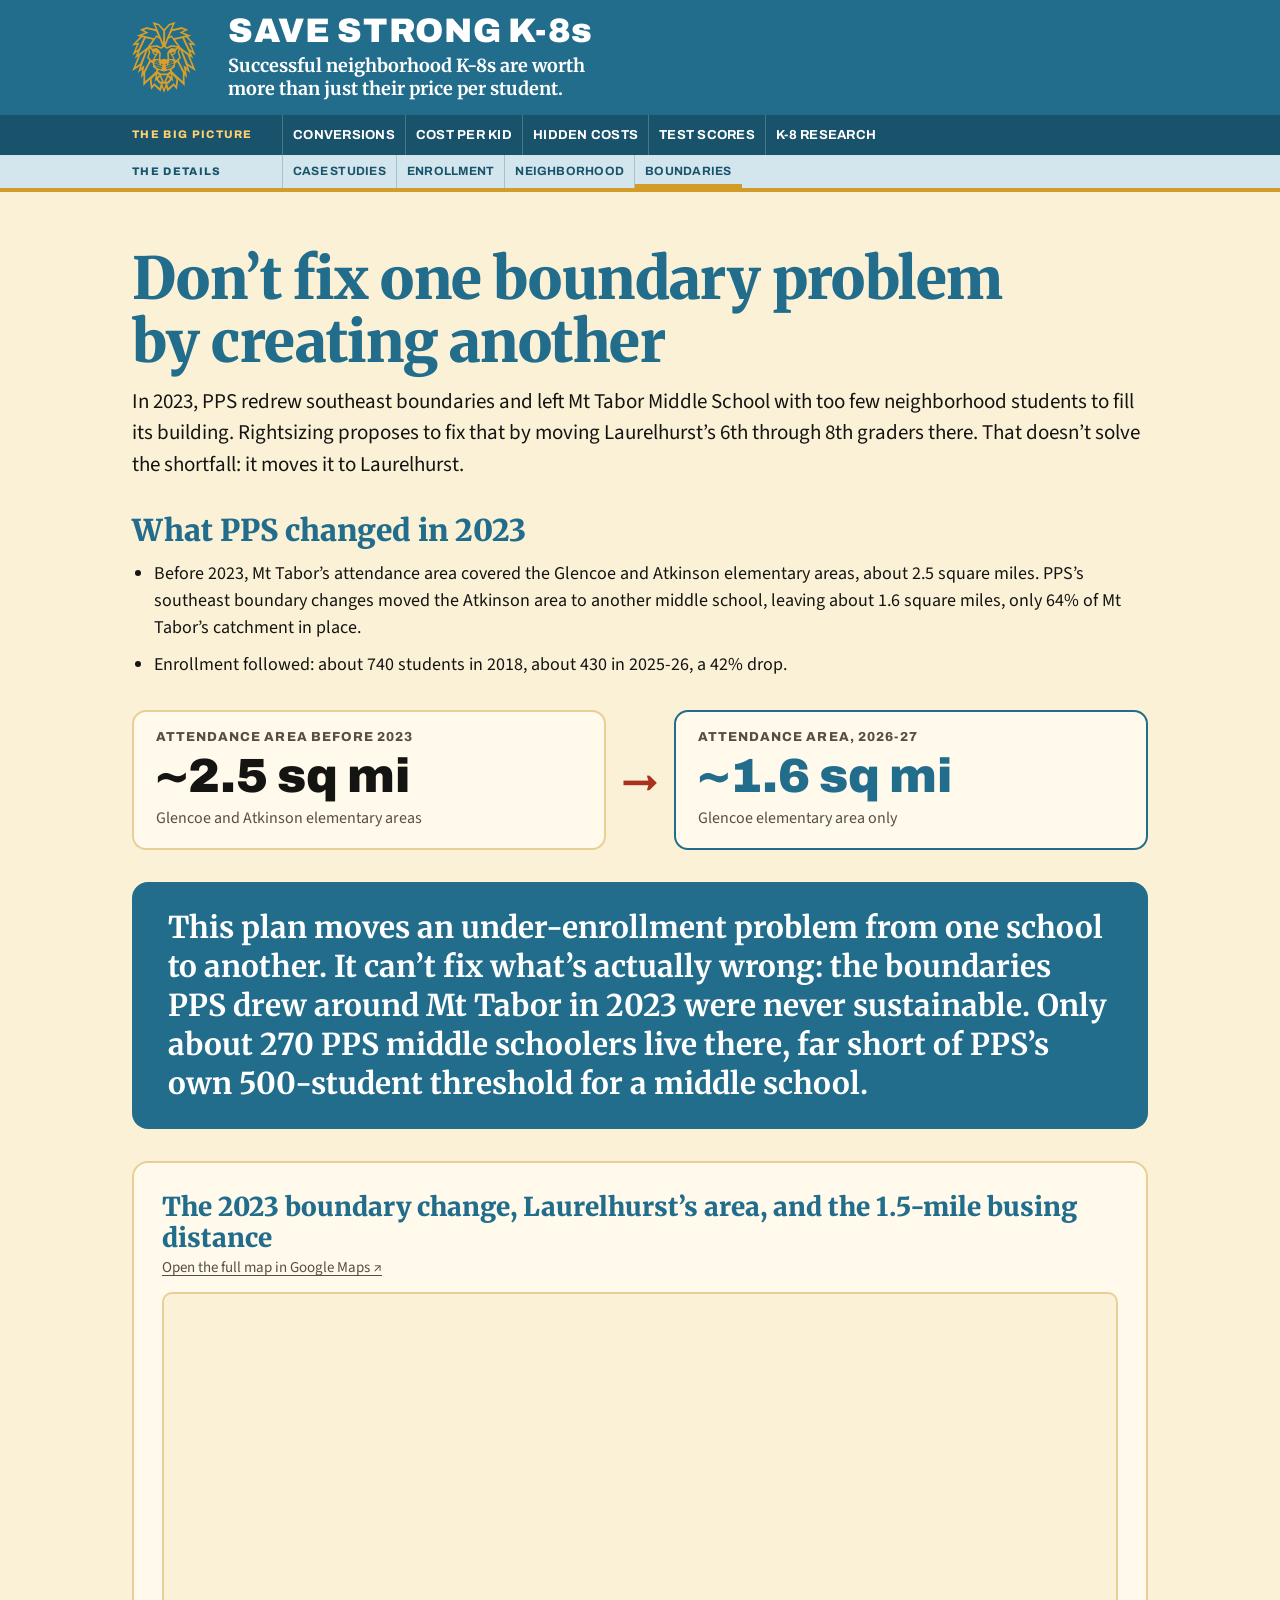
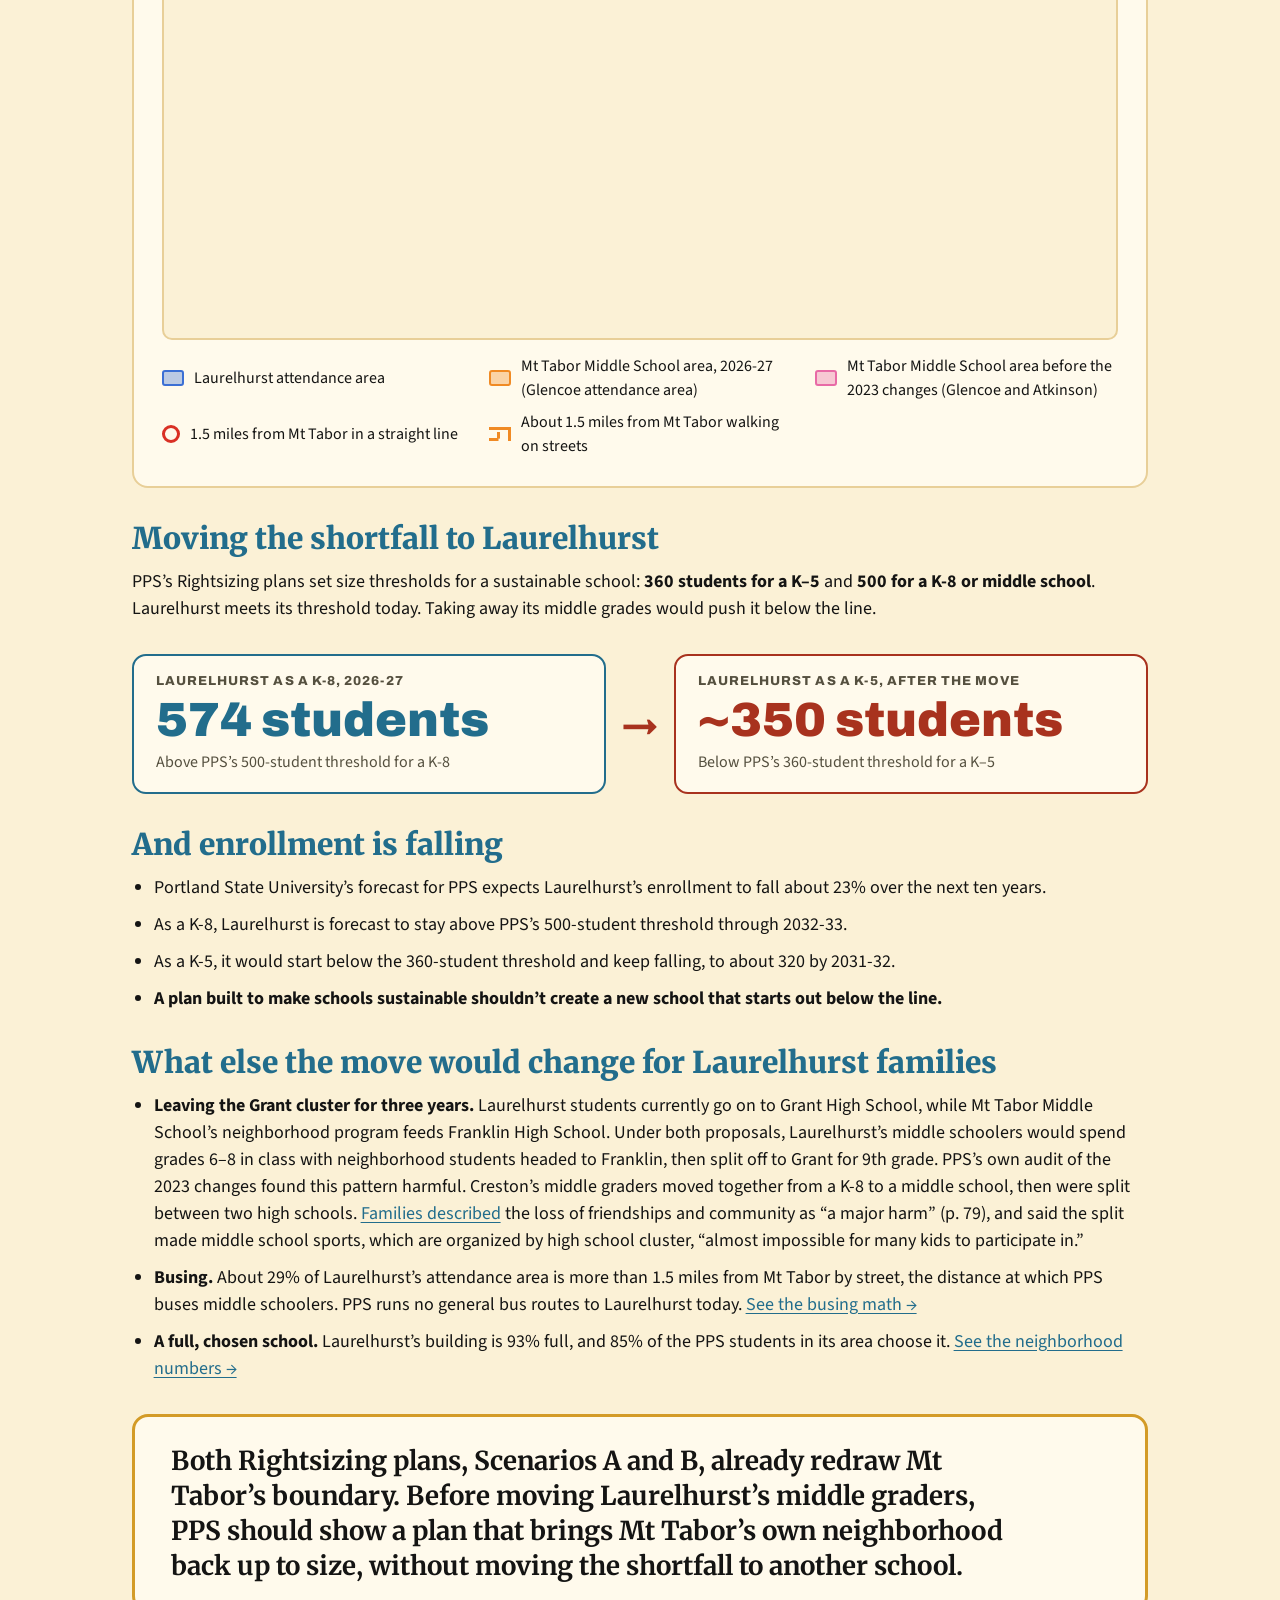
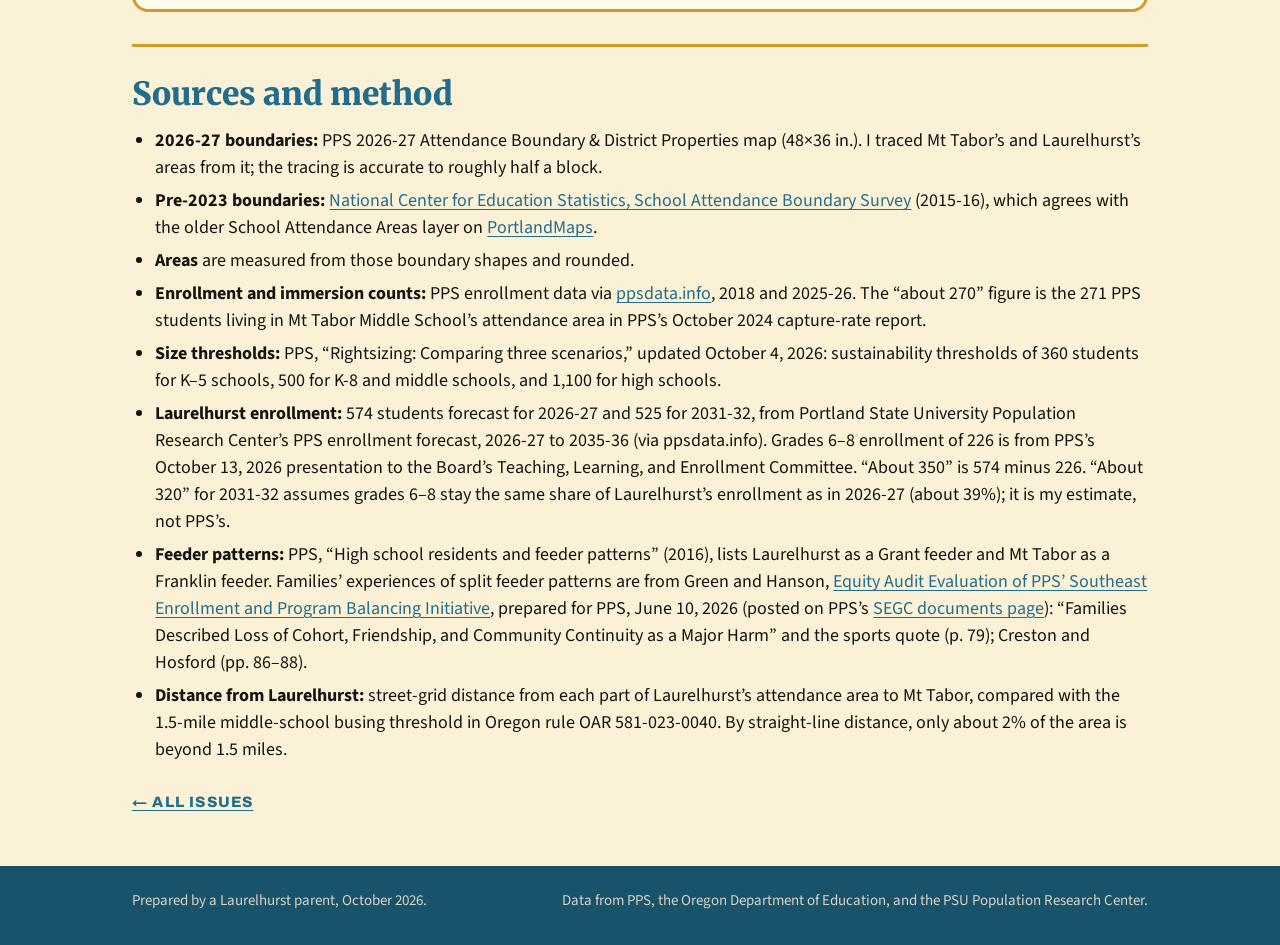
==== commit ba848c85: "bifurcates nav bar, updates main page card styles sets up changes to add new costs to the busing pag" ====
--- a/boundary.html
+++ b/boundary.html
@@ -29,25 +29,45 @@
 </header>
 
 <nav class="nav" aria-label="Key issues">
-  <div class="wrap">
+  <div class="nav-bar wrap">
     <button class="nav-toggle" type="button" aria-expanded="false" aria-controls="nav-links">
       <span class="bars" aria-hidden="true"><span></span><span></span><span></span></span>
       Key issues
     </button>
-    <ul id="nav-links">
-      <li><a href="plan.html">The plan</a></li>
-      <li><a href="cost.html">Real cost</a></li>
-      <li><a href="busing.html">Busing cost</a></li>
-      <li><a href="scores.html">Test scores</a></li>
-      <li><a href="research.html">K-8 research</a></li>
-      <li><a href="case_studies.html">Case studies</a></li>
-      <li><a href="enrollment.html">Enrollment</a></li>
-      <li><a href="neighborhood.html">Neighborhood</a></li>
-      <li><a href="boundary.html" aria-current="page">Boundaries</a></li>
-      <li class="nav-extra nav-extra-first"><a href="./#programs">Programs</a></li>
-      <li class="nav-extra"><a href="./#voices">In their own words</a></li>
-      <li class="nav-extra"><a href="./#sign">Add your name</a></li>
-    </ul>
+  </div>
+  <div class="nav-menu" id="nav-links">
+    <div class="nav-row nav-big">
+      <div class="wrap">
+        <span class="nav-label" id="nav-big-l">The big picture</span>
+        <ul aria-labelledby="nav-big-l">
+          <li><a href="plan.html">Conversions</a></li>
+          <li><a href="cost.html">Cost per kid</a></li>
+          <li><a href="hidden.html">Hidden costs</a></li>
+          <li><a href="scores.html">Test scores</a></li>
+          <li><a href="research.html">K-8 research</a></li>
+        </ul>
+      </div>
+    </div>
+    <div class="nav-row nav-details">
+      <div class="wrap">
+        <span class="nav-label" id="nav-det-l">The details</span>
+        <ul aria-labelledby="nav-det-l">
+          <li><a href="case_studies.html">Case studies</a></li>
+          <li><a href="enrollment.html">Enrollment</a></li>
+          <li><a href="neighborhood.html">Neighborhood</a></li>
+          <li><a href="boundary.html" aria-current="page">Boundaries</a></li>
+        </ul>
+      </div>
+    </div>
+    <div class="nav-row nav-more">
+      <div class="wrap">
+        <ul>
+          <li class="nav-extra nav-extra-first"><a href="./#programs">Programs</a></li>
+          <li class="nav-extra"><a href="./#voices">In their own words</a></li>
+          <li class="nav-extra"><a href="./#sign">Add your name</a></li>
+        </ul>
+      </div>
+    </div>
   </div>
 </nav>
 
@@ -133,7 +153,7 @@
     <h2 id="lh-h">What else the move would change for Laurelhurst families</h2>
     <ul>
       <li><strong>Leaving the Grant cluster for three years.</strong> Laurelhurst students currently go on to Grant High School, while Mt Tabor Middle School’s neighborhood program feeds Franklin High School. Under both proposals, Laurelhurst’s middle schoolers would spend grades 6–8 in class with neighborhood students headed to Franklin, then split off to Grant for 9th grade. PPS’s own audit of the 2023 changes found this pattern harmful. Creston’s middle graders moved together from a K-8 to a middle school, then were split between two high schools. <a href="https://drive.google.com/file/d/1gcq_2z1sc6yj90PJCsUc9yqrLfAVWxSz/view">Families described</a> the loss of friendships and community as “a major harm” (p. 79), and said the split made middle school sports, which are organized by high school cluster, “almost impossible for many kids to participate in.”</li>
-      <li><strong>Busing.</strong> About 29% of Laurelhurst’s attendance area is more than 1.5 miles from Mt Tabor by street, the distance at which PPS buses middle schoolers. PPS runs no general bus routes to Laurelhurst today. <a href="busing.html">See the busing math →</a></li>
+      <li><strong>Busing.</strong> About 29% of Laurelhurst’s attendance area is more than 1.5 miles from Mt Tabor by street, the distance at which PPS buses middle schoolers. PPS runs no general bus routes to Laurelhurst today. <a href="hidden.html">See the busing math →</a></li>
       <li><strong>A full, chosen school.</strong> Laurelhurst’s building is 93% full, and 85% of the PPS students in its area choose it. <a href="neighborhood.html">See the neighborhood numbers →</a></li>
     </ul>
   </section>
--- a/style.css
+++ b/style.css
@@ -85,9 +85,9 @@
 .masthead.compact .wrap { padding-block: 14px; }
 .masthead.compact .lion { width: clamp(44px, 6vw, 64px); }
 .masthead.compact .site-name { font-size: clamp(22px, 3.6vw, 34px); }
-.masthead.compact .tagline { display: none; }
-
-/* ---------- Nav strip ---------- */
+.masthead.compact .tagline { font-size: clamp(14px, 1.8vw, 18px); }
+
+/* ---------- Nav: two rows, "The big picture" and "The details" ---------- */
 .nav {
   position: sticky;
   top: env(safe-area-inset-top, 0px);
@@ -95,7 +95,7 @@
   background: var(--blue-deep);
   border-bottom: 4px solid var(--gold);
 }
-.nav .wrap { display: flex; align-items: stretch; }
+.nav-bar { display: none; }
 .nav-toggle {
   display: none;
   align-items: center;
@@ -111,36 +111,65 @@
 }
 .nav-toggle .bars { display: inline-flex; flex-direction: column; gap: 4px; }
 .nav-toggle .bars span { display: block; width: 22px; height: 2px; background: currentColor; border-radius: 1px; }
-.nav ul { list-style: none; margin: 0; padding: 0; display: flex; flex-wrap: wrap; width: 100%; }
-.nav li { display: flex; }
-.nav li + li { border-left: 1px solid rgba(255, 255, 255, 0.22); }
+.nav-row .wrap { display: flex; align-items: stretch; }
+.nav-label {
+  flex: 0 0 auto;
+  display: flex;
+  align-items: center;
+  min-width: 150px;
+  padding-right: 14px;
+  font: 800 11px/1 var(--label);
+  letter-spacing: 0.12em;
+  text-transform: uppercase;
+  white-space: nowrap;
+}
+.nav ul { list-style: none; margin: 0; padding: 0; display: flex; flex-wrap: wrap; flex: 1 1 auto; }
+.nav li { display: flex; border-left: 1px solid rgba(255, 255, 255, 0.22); }
 .nav a {
   display: flex;
   align-items: center;
-  padding: 14px 6px;
   color: var(--on-dark);
   text-decoration: none;
   font: 700 13px/1.1 var(--label);
   letter-spacing: 0.02em;
   text-transform: uppercase;
+  white-space: nowrap;
   transition: background-color 0.15s ease, color 0.15s ease;
 }
 .nav a:hover, .nav a:focus-visible { background: var(--gold); color: var(--ink); }
-.nav a[aria-current="page"] { box-shadow: inset 0 -4px 0 var(--gold-bright); }
 .nav a[aria-current="page"]:hover { box-shadow: none; }
 
+.nav-big .nav-label { color: var(--gold-bright); }
+.nav-big a { padding: 13px 10px; }
+.nav-big a[aria-current="page"] { box-shadow: inset 0 -4px 0 var(--gold-bright); }
+.nav-big li.nav-tldr { margin-left: auto; border-right: 1px solid rgba(255, 255, 255, 0.22); }
+
+.nav-details { background: var(--blue-soft); }
+.nav-details .nav-label { color: var(--blue-deep); }
+.nav-details li { border-left-color: rgba(24, 83, 107, 0.25); }
+.nav-details a { color: var(--blue-deep); font-size: 12px; padding: 10px 10px; }
+.nav-details a[aria-current="page"] { box-shadow: inset 0 -4px 0 var(--gold); }
+
+.nav-more { display: none; }
 .nav li.nav-extra { display: none; }
+
 @media (max-width: 899px) {
-  .nav .wrap { flex-direction: column; }
+  .nav-bar { display: block; }
   .nav-toggle { display: inline-flex; }
-  .nav ul { display: none; flex-direction: column; padding-bottom: 8px; }
-  .nav.open ul { display: flex; }
-  .nav li + li { border-left: 0; border-top: 1px solid rgba(255, 255, 255, 0.18); }
-  .nav a { width: 100%; padding: 14px 8px; font-size: 15px; }
+  .nav-menu { display: none; padding-bottom: 8px; }
+  .nav.open .nav-menu { display: block; }
+  .nav-row .wrap { flex-direction: column; }
+  .nav-details { background: none; }
+  .nav-label { min-width: 0; padding: 12px 0 6px; }
+  .nav-details .nav-label { color: var(--gold-bright); padding-top: 16px; }
+  .nav ul { flex-direction: column; }
+  .nav li { border-left: 0; border-top: 1px solid rgba(255, 255, 255, 0.18); }
+  .nav-big li.nav-tldr { margin-left: 0; border-right: 0; }
+  .nav a, .nav-big a, .nav-details a { width: 100%; padding: 14px 8px; font-size: 15px; color: var(--on-dark); }
+  .nav-details a { color: var(--on-dark-muted); font-size: 14px; }
+  .nav-more { display: block; }
 }
 @media (prefers-reduced-motion: reduce) { .nav a { transition: none; } }
-/* ten nav items: tighten between the hamburger breakpoint and full width */
-@media (min-width: 900px) and (max-width: 1079px) { .nav a { font-size: 11.5px; padding: 14px 3px; letter-spacing: 0; } }
 
 /* ---------- Front page ---------- */
 .intro { padding-block: clamp(28px, 5vw, 48px) 8px; }
@@ -582,14 +611,14 @@
 .why-card .why-label { font: 900 13px/1 var(--label); letter-spacing: 0.12em; text-transform: uppercase; color: var(--gold-bright); }
 .why-card h3 { margin: 0; font: 900 21px/1.25 var(--display); color: var(--on-dark); text-wrap: balance; }
 .why-card .stat { color: var(--gold-bright); }
-.why-card p { color: var(--on-dark-muted); }
+.why-card p { color: #f1ece0; }
 .why-card .more { color: var(--gold-bright); }
 
 /* positives in the phone menu */
 @media (max-width: 899px) {
   .nav.open li.nav-extra { display: flex; }
   .nav li.nav-extra-first { border-top: 5px solid var(--gold); margin-top: 8px; }
-  .nav-extra a { color: var(--gold-bright); }
+  .nav .nav-extra a { color: var(--gold-bright); }
   .nav li.nav-extra + li.nav-extra { border-top-color: rgba(255, 255, 255, 0.14); }
 }
 
@@ -658,13 +687,28 @@
 .page-notes .fn-back:hover, .page-notes .fn-up:hover { text-decoration: underline; }
 .page-notes .fn-up { color: var(--blue); text-decoration: none; font-weight: 700; }
 .page-notes .footnote:target { background: var(--gold-soft); border-radius: 4px; }
-[id^="fn"], [id^="ref"] { scroll-margin-top: 80px; }
+[id^="fn"], [id^="ref"] { scroll-margin-top: 110px; }
+@media (max-width: 899px) { [id^="fn"], [id^="ref"] { scroll-margin-top: 80px; } }
 /* body text spans the full content width, matching the charts, tables, and cards */
 .intro p, .lede p:not(.subhead), .panel-lede, .panel-notes, .tiers-lede, .points-lede, .points ul, .methods p, .methods li { max-width: none; }
 .article h1.h1-wide { text-wrap: wrap; }
 /* home page: Laurelhurst-specific cards get a blue frame */
 .card.card-lh { border-color: var(--blue-soft); border-top-color: var(--blue); }
 .card.card-lh.live:hover { border-color: var(--blue); }
+/* home cards take the color of their nav group */
+.card.card-big { background: var(--blue-deep); border-color: rgba(255, 255, 255, 0.18); border-top-color: var(--gold); }
+.card.card-big h2 { color: var(--on-dark); }
+.card.card-big .stat { color: var(--gold-bright); }
+.card.card-big p { color: #f1ece0; }
+.card.card-big .more { color: var(--gold-bright); }
+.card.card-big.live:hover { border-color: var(--gold); border-top-color: var(--gold); }
+.card.card-detail { background: var(--blue-soft); border-color: rgba(24, 83, 107, 0.2); border-top-color: var(--gold); }
+.card.card-detail h2 { color: var(--blue-deep); }
+.card.card-detail .stat { color: var(--ink); }
+.card.card-detail p { color: #1c2a30; }
+.card.card-detail.card-lh { border-top-color: var(--blue-deep); }
+.card.card-detail.live:hover { border-color: var(--blue-deep); }
+.intro .intro-ask { margin-top: 24px; }
 /* test scores by group: other converted K-8s */
 :root { --bc: #3d7a3f; --ss: #7b5ea7; --vn: #b0457d; }
 .sw.bc { background: var(--bc); } .sw.ss { background: var(--ss); } .sw.vn { background: var(--vn); }
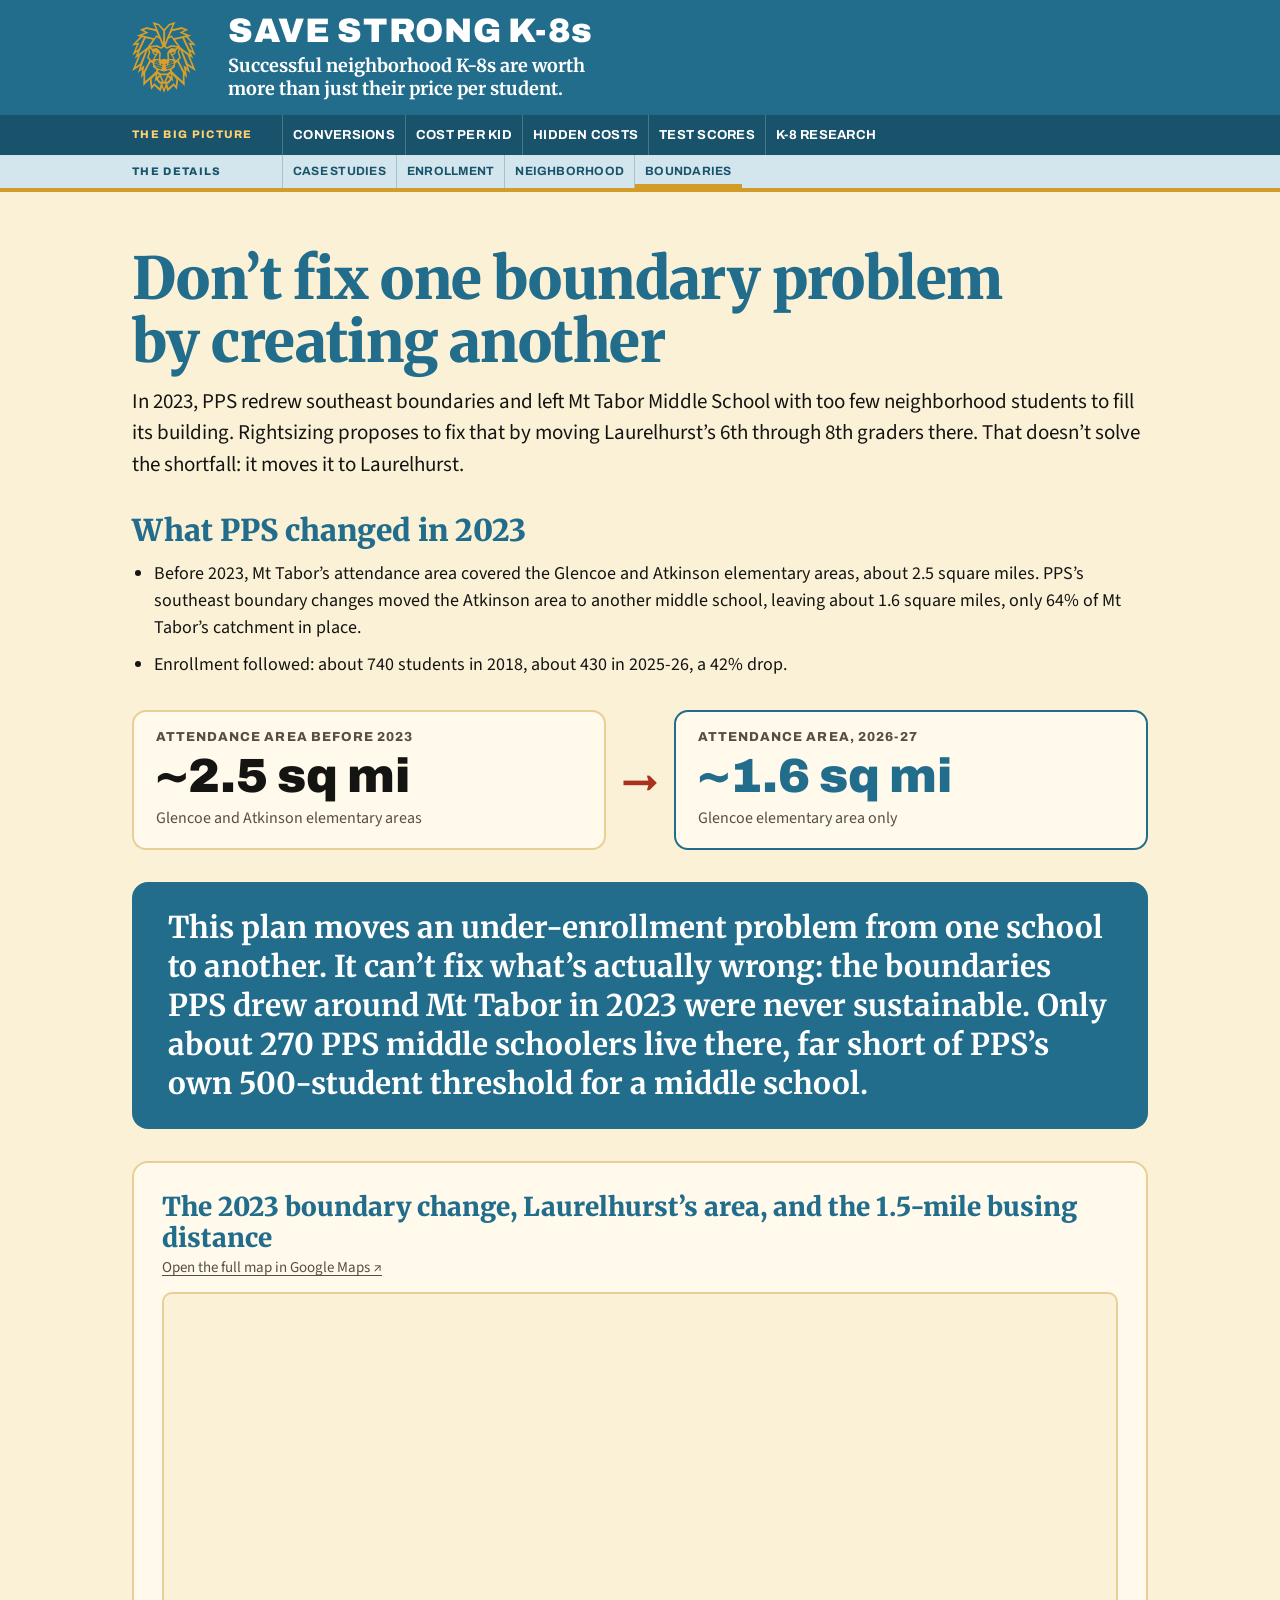
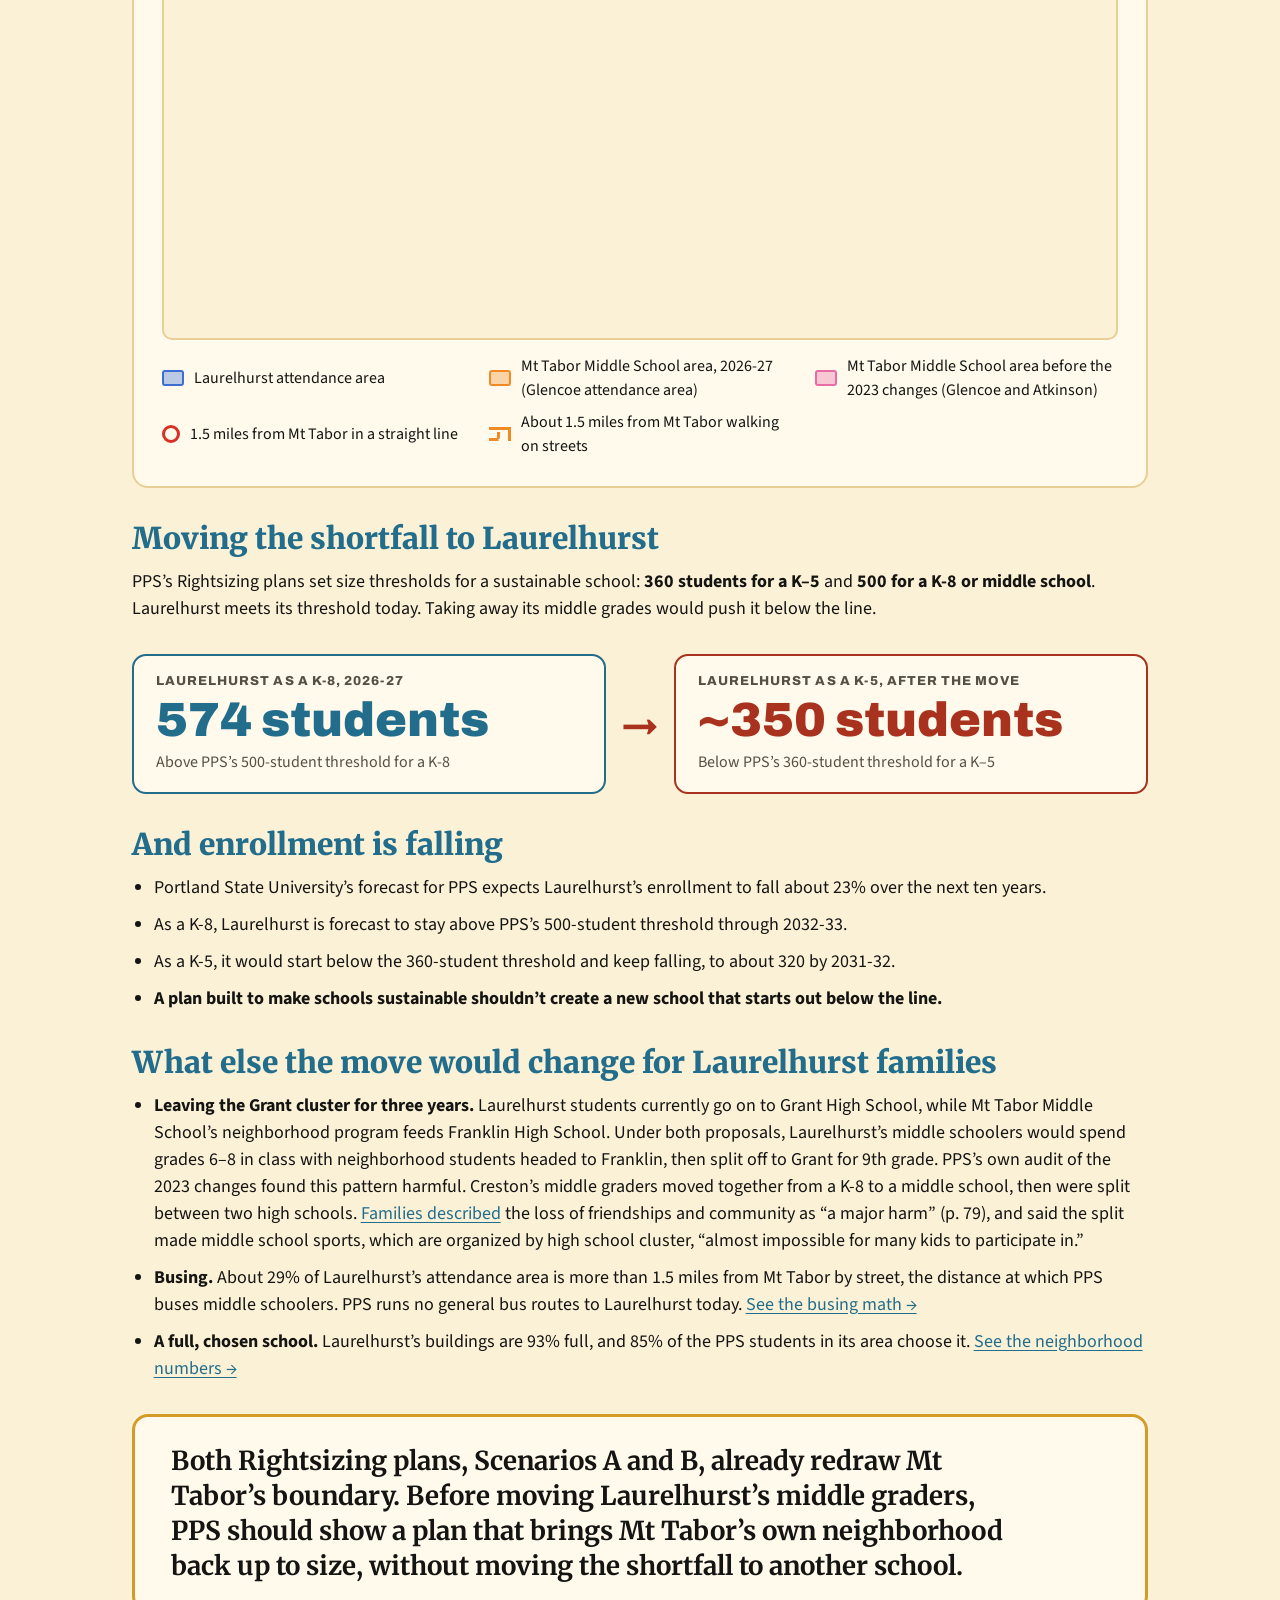
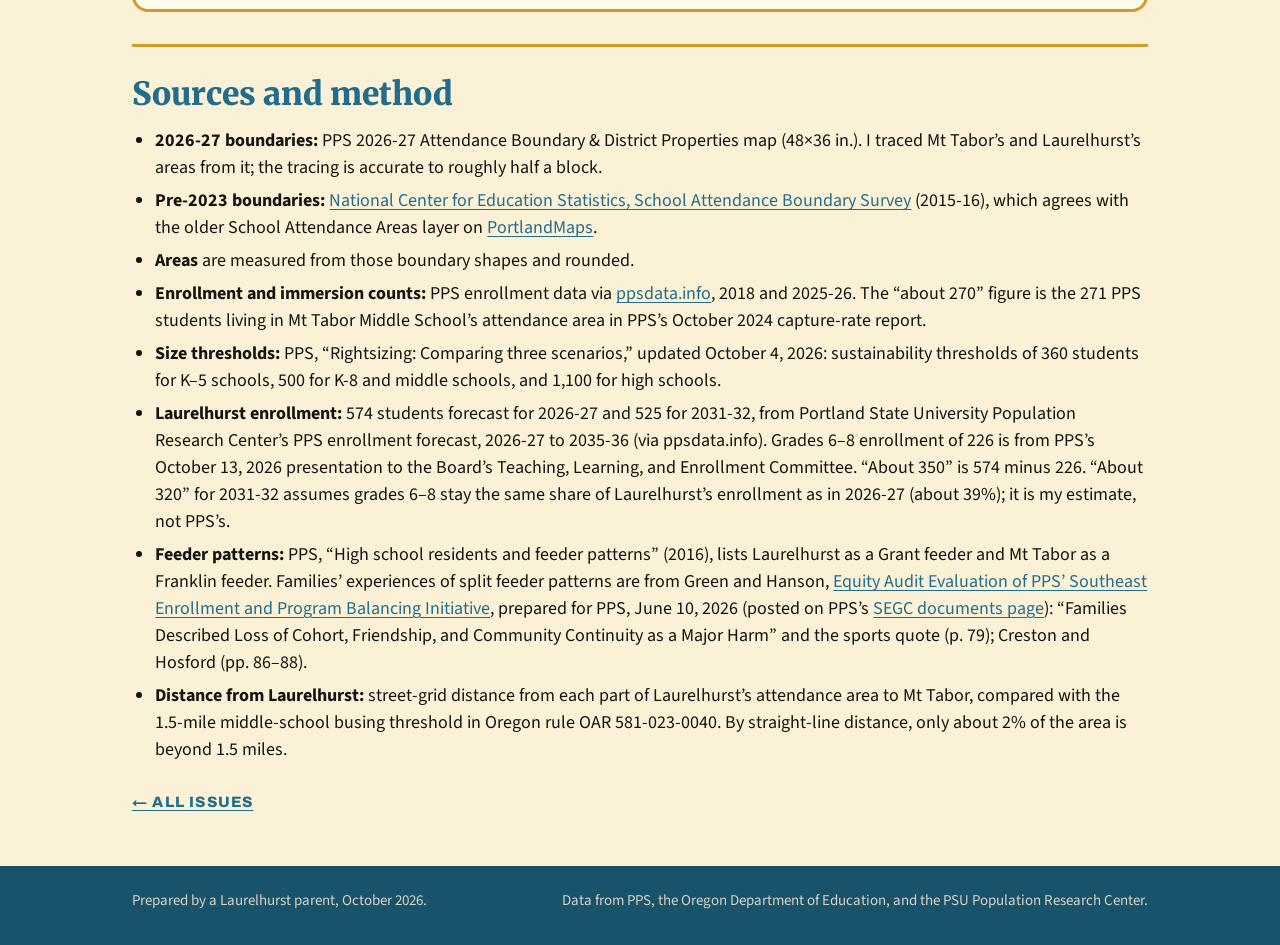
==== commit 1a8246f3: "Primarily style and typo fixes No large additions to the site, fixing inconsistencies with some of t" ====
--- a/boundary.html
+++ b/boundary.html
@@ -154,7 +154,7 @@
     <ul>
       <li><strong>Leaving the Grant cluster for three years.</strong> Laurelhurst students currently go on to Grant High School, while Mt Tabor Middle School’s neighborhood program feeds Franklin High School. Under both proposals, Laurelhurst’s middle schoolers would spend grades 6–8 in class with neighborhood students headed to Franklin, then split off to Grant for 9th grade. PPS’s own audit of the 2023 changes found this pattern harmful. Creston’s middle graders moved together from a K-8 to a middle school, then were split between two high schools. <a href="https://drive.google.com/file/d/1gcq_2z1sc6yj90PJCsUc9yqrLfAVWxSz/view">Families described</a> the loss of friendships and community as “a major harm” (p. 79), and said the split made middle school sports, which are organized by high school cluster, “almost impossible for many kids to participate in.”</li>
       <li><strong>Busing.</strong> About 29% of Laurelhurst’s attendance area is more than 1.5 miles from Mt Tabor by street, the distance at which PPS buses middle schoolers. PPS runs no general bus routes to Laurelhurst today. <a href="hidden.html">See the busing math →</a></li>
-      <li><strong>A full, chosen school.</strong> Laurelhurst’s building is 93% full, and 85% of the PPS students in its area choose it. <a href="neighborhood.html">See the neighborhood numbers →</a></li>
+      <li><strong>A full, chosen school.</strong> Laurelhurst’s buildings are 93% full, and 85% of the PPS students in its area choose it. <a href="neighborhood.html">See the neighborhood numbers →</a></li>
     </ul>
   </section>
 
--- a/style.css
+++ b/style.css
@@ -971,3 +971,28 @@
 /* Overview line chart: label weights match the Enrollment charts (.sc-lhlab 800 14px label, .sc-fitlab 700 12px body), scaled to a 680-wide viewBox */
 .types .encl-val { font: 800 16px var(--label); }
 .types .encl-mlab { fill: var(--ink); font: 700 13.6px var(--body); letter-spacing: 0; text-transform: none; }
+
+/* Hidden costs: closed schools table */
+.closed-table { min-width: 620px; }
+.closed-table th, .closed-table td { text-align: left; vertical-align: top; }
+.closed-table tr.table-title th { font: 900 clamp(18px, 2.2vw, 22px)/1.2 var(--display); letter-spacing: 0; text-transform: none; color: var(--blue); padding-top: 16px; padding-bottom: 12px; border-bottom: 4px solid var(--gold); }
+.closed-table tr.section th { font: 800 13px/1.2 var(--label); letter-spacing: 0.08em; text-transform: uppercase; color: var(--blue-deep); background: var(--blue-soft); padding-top: 10px; padding-bottom: 10px; }
+.closed-table tbody.reused tr.section th { border-top: 4px solid var(--gold); }
+.closed-table td.yr, .closed-table td.yrs { font: 800 18px/1.2 var(--label); white-space: nowrap; }
+.closed-table td.yrs strong { color: var(--red); font-weight: 900; }
+.closed-table td.yrs .nf { font: 600 14px/1.2 var(--body); color: var(--muted); }
+.closed-table td.since { font: 400 16px/1.45 var(--body); }
+.closed-table tbody th { white-space: nowrap; }
+@media (max-width: 719px) { .closed-table tbody th { white-space: normal; } .closed-table td.since { font-size: 15px; } }
+.hl-blue { color: var(--blue); }
+
+/* Hidden costs: tax table */
+.tax-table { min-width: 720px; }
+.tax-table th, .tax-table td { text-align: left; vertical-align: top; }
+.tax-table tr.table-title th { font: 900 clamp(18px, 2.2vw, 22px)/1.2 var(--display); letter-spacing: 0; text-transform: none; color: var(--blue); padding-top: 16px; padding-bottom: 12px; border-bottom: 4px solid var(--gold); }
+.tax-table tbody th { font-size: 16px; line-height: 1.3; }
+.tax-table tbody th small { display: block; margin-top: 3px; font: 400 14px/1.3 var(--body); color: var(--muted); }
+.tax-table td { font: 400 15px/1.4 var(--body); }
+.tax-table td.chg .no { font: 800 17px/1.2 var(--label); color: var(--red); margin-right: 2px; }
+.callout b { font-weight: 900; }
+.hl-gold { color: var(--gold-bright); }
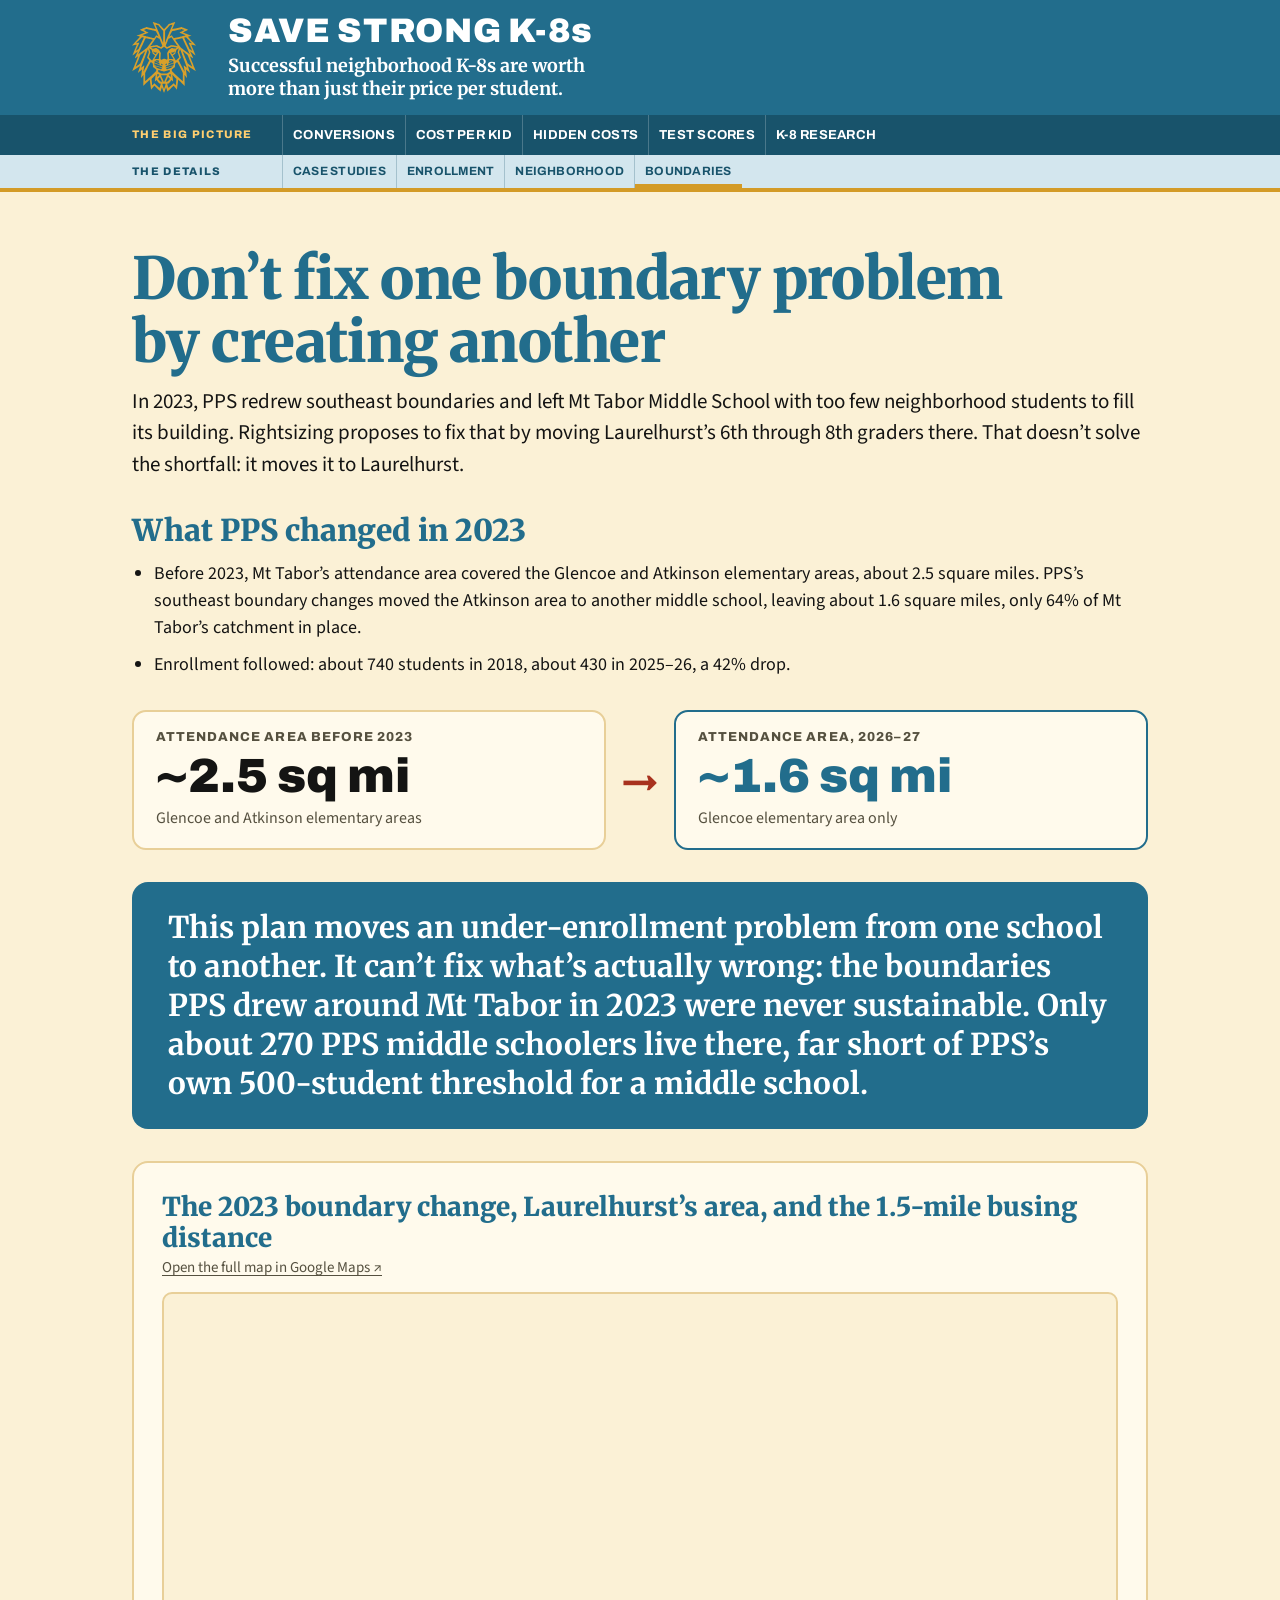
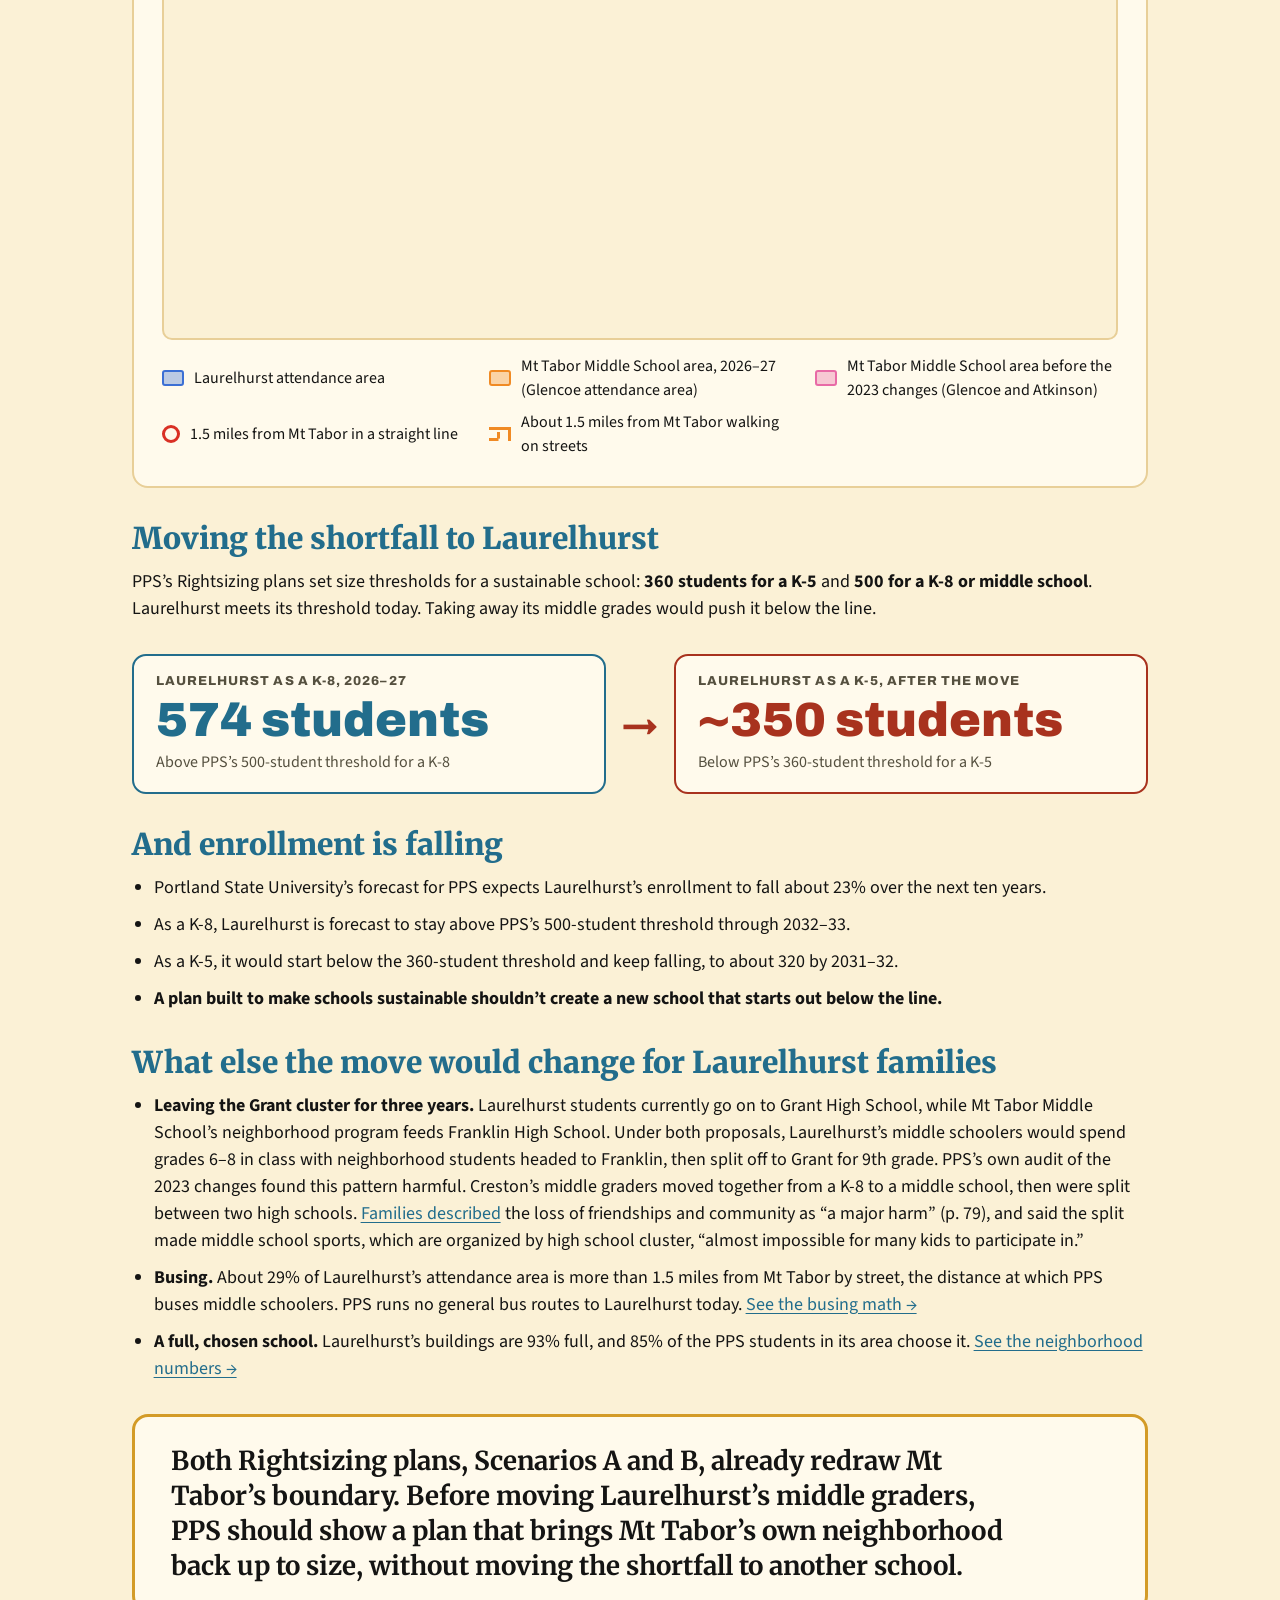
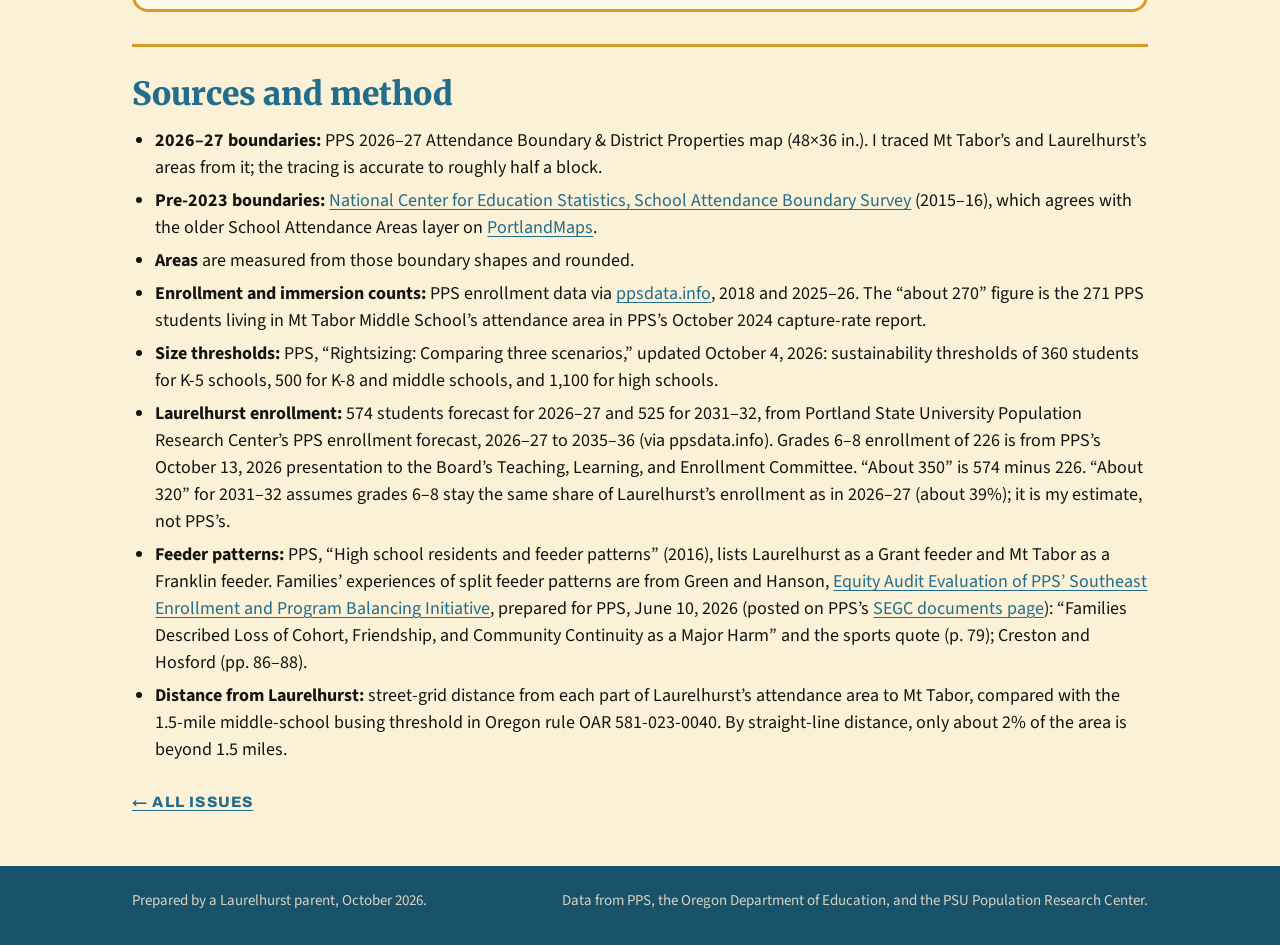
==== commit 1e7f01fd: "correct site to use consistent punctuation style Ranges (eg 6--8 grades) use en dashes, school style" ====
--- a/boundary.html
+++ b/boundary.html
@@ -81,7 +81,7 @@
     <h2 id="y2023-h">What PPS changed in 2023</h2>
     <ul>
       <li>Before 2023, Mt Tabor’s attendance area covered the Glencoe and Atkinson elementary areas, about 2.5 square miles. PPS’s southeast boundary changes moved the Atkinson area to another middle school, leaving about 1.6 square miles, only 64% of Mt Tabor’s catchment in place.</li>
-      <li>Enrollment followed: about 740 students in 2018, about 430 in 2025-26, a 42% drop.</li>
+      <li>Enrollment followed: about 740 students in 2018, about 430 in 2025–26, a 42% drop.</li>
     </ul>
   </section>
 
@@ -93,7 +93,7 @@
     </div>
     <div class="cs-arrow" aria-hidden="true">→</div>
     <div class="cs-item now">
-      <span class="cs-label">Attendance area, 2026-27</span>
+      <span class="cs-label">Attendance area, 2026–27</span>
       <span class="cs-num">~1.6 sq mi</span>
       <span class="cs-note">Glencoe elementary area only</span>
     </div>
@@ -113,7 +113,7 @@
     </div>
     <ul class="map-key">
       <li><span class="mk area" style="--c:#3b6fd4"></span>Laurelhurst attendance area</li>
-      <li><span class="mk area" style="--c:#f08a24"></span>Mt Tabor Middle School area, 2026-27 (Glencoe attendance area)</li>
+      <li><span class="mk area" style="--c:#f08a24"></span>Mt Tabor Middle School area, 2026–27 (Glencoe attendance area)</li>
       <li><span class="mk area" style="--c:#e86aa6"></span>Mt Tabor Middle School area before the 2023 changes (Glencoe and Atkinson)</li>
       <li><span class="mk ring" style="--c:#d93025"></span>1.5 miles from Mt Tabor in a straight line</li>
       <li><span class="mk steps" style="--c:#f08a24"></span>About 1.5 miles from Mt Tabor walking on streets</li>
@@ -122,12 +122,12 @@
 
   <section class="points" aria-labelledby="pass-h">
     <h2 id="pass-h">Moving the shortfall to Laurelhurst</h2>
-    <p class="points-lede">PPS’s Rightsizing plans set size thresholds for a sustainable school: <strong>360 students for a K–5</strong> and <strong>500 for a K-8 or middle school</strong>. Laurelhurst meets its threshold today. Taking away its middle grades would push it below the line.</p>
+    <p class="points-lede">PPS’s Rightsizing plans set size thresholds for a sustainable school: <strong>360 students for a K-5</strong> and <strong>500 for a K-8 or middle school</strong>. Laurelhurst meets its threshold today. Taking away its middle grades would push it below the line.</p>
   </section>
 
   <section class="compare-strip" aria-label="Laurelhurst’s enrollment against PPS’s size thresholds, as a K-8 and as a K-5">
     <div class="cs-item now">
-      <span class="cs-label">Laurelhurst as a K-8, 2026-27</span>
+      <span class="cs-label">Laurelhurst as a K-8, 2026–27</span>
       <span class="cs-num">574 students</span>
       <span class="cs-note">Above PPS’s 500-student threshold for a K-8</span>
     </div>
@@ -135,7 +135,7 @@
     <div class="cs-item below">
       <span class="cs-label">Laurelhurst as a K-5, after the move</span>
       <span class="cs-num">~350 students</span>
-      <span class="cs-note">Below PPS’s 360-student threshold for a K–5</span>
+      <span class="cs-note">Below PPS’s 360-student threshold for a K-5</span>
     </div>
   </section>
 
@@ -143,8 +143,8 @@
     <h2 id="ahead-h">And enrollment is falling</h2>
     <ul>
       <li>Portland State University’s forecast for PPS expects Laurelhurst’s enrollment to fall about 23% over the next ten years.</li>
-      <li>As a K-8, Laurelhurst is forecast to stay above PPS’s 500-student threshold through 2032-33.</li>
-      <li>As a K-5, it would start below the 360-student threshold and keep falling, to about 320 by 2031-32.</li>
+      <li>As a K-8, Laurelhurst is forecast to stay above PPS’s 500-student threshold through 2032–33.</li>
+      <li>As a K-5, it would start below the 360-student threshold and keep falling, to about 320 by 2031–32.</li>
       <li><strong>A plan built to make schools sustainable shouldn’t create a new school that starts out below the line.</strong></li>
     </ul>
   </section>
@@ -165,12 +165,12 @@
   <section class="methods" aria-labelledby="methods">
     <h2 id="methods">Sources and method</h2>
     <ul>
-      <li><strong>2026-27 boundaries:</strong> PPS 2026-27 Attendance Boundary &amp; District Properties map (48×36 in.). I traced Mt Tabor’s and Laurelhurst’s areas from it; the tracing is accurate to roughly half a block.</li>
-      <li><strong>Pre-2023 boundaries:</strong> <a href="https://nces.ed.gov/programs/edge/SABS">National Center for Education Statistics, School Attendance Boundary Survey</a> (2015-16), which agrees with the older School Attendance Areas layer on <a href="https://www.portlandmaps.com">PortlandMaps</a>.</li>
+      <li><strong>2026–27 boundaries:</strong> PPS 2026–27 Attendance Boundary &amp; District Properties map (48×36 in.). I traced Mt Tabor’s and Laurelhurst’s areas from it; the tracing is accurate to roughly half a block.</li>
+      <li><strong>Pre-2023 boundaries:</strong> <a href="https://nces.ed.gov/programs/edge/SABS">National Center for Education Statistics, School Attendance Boundary Survey</a> (2015–16), which agrees with the older School Attendance Areas layer on <a href="https://www.portlandmaps.com">PortlandMaps</a>.</li>
       <li><strong>Areas</strong> are measured from those boundary shapes and rounded.</li>
-      <li><strong>Enrollment and immersion counts:</strong> PPS enrollment data via <a href="https://ppsdata.info">ppsdata.info</a>, 2018 and 2025-26. The “about 270” figure is the 271 PPS students living in Mt Tabor Middle School’s attendance area in PPS’s October 2024 capture-rate report.</li>
-      <li><strong>Size thresholds:</strong> PPS, “Rightsizing: Comparing three scenarios,” updated October 4, 2026: sustainability thresholds of 360 students for K–5 schools, 500 for K-8 and middle schools, and 1,100 for high schools.</li>
-      <li><strong>Laurelhurst enrollment:</strong> 574 students forecast for 2026-27 and 525 for 2031-32, from Portland State University Population Research Center’s PPS enrollment forecast, 2026-27 to 2035-36 (via ppsdata.info). Grades 6–8 enrollment of 226 is from PPS’s October 13, 2026 presentation to the Board’s Teaching, Learning, and Enrollment Committee. “About 350” is 574 minus 226. “About 320” for 2031-32 assumes grades 6–8 stay the same share of Laurelhurst’s enrollment as in 2026-27 (about 39%); it is my estimate, not PPS’s.</li>
+      <li><strong>Enrollment and immersion counts:</strong> PPS enrollment data via <a href="https://ppsdata.info">ppsdata.info</a>, 2018 and 2025–26. The “about 270” figure is the 271 PPS students living in Mt Tabor Middle School’s attendance area in PPS’s October 2024 capture-rate report.</li>
+      <li><strong>Size thresholds:</strong> PPS, “Rightsizing: Comparing three scenarios,” updated October 4, 2026: sustainability thresholds of 360 students for K-5 schools, 500 for K-8 and middle schools, and 1,100 for high schools.</li>
+      <li><strong>Laurelhurst enrollment:</strong> 574 students forecast for 2026–27 and 525 for 2031–32, from Portland State University Population Research Center’s PPS enrollment forecast, 2026–27 to 2035–36 (via ppsdata.info). Grades 6–8 enrollment of 226 is from PPS’s October 13, 2026 presentation to the Board’s Teaching, Learning, and Enrollment Committee. “About 350” is 574 minus 226. “About 320” for 2031–32 assumes grades 6–8 stay the same share of Laurelhurst’s enrollment as in 2026–27 (about 39%); it is my estimate, not PPS’s.</li>
       <li><strong>Feeder patterns:</strong> PPS, “High school residents and feeder patterns” (2016), lists Laurelhurst as a Grant feeder and Mt Tabor as a Franklin feeder. Families’ experiences of split feeder patterns are from Green and Hanson, <a href="https://drive.google.com/file/d/1gcq_2z1sc6yj90PJCsUc9yqrLfAVWxSz/view">Equity Audit Evaluation of PPS’ Southeast Enrollment and Program Balancing Initiative</a>, prepared for PPS, June 10, 2026 (posted on PPS’s <a href="https://www.pps.net/about/portland-public-schools-information/rightsize/segc-documents">SEGC documents page</a>): “Families Described Loss of Cohort, Friendship, and Community Continuity as a Major Harm” and the sports quote (p. 79); Creston and Hosford (pp. 86–88).</li>
       <li><strong>Distance from Laurelhurst:</strong> street-grid distance from each part of Laurelhurst’s attendance area to Mt Tabor, compared with the 1.5-mile middle-school busing threshold in Oregon rule OAR 581-023-0040. By straight-line distance, only about 2% of the area is beyond 1.5 miles.</li>
     </ul>
